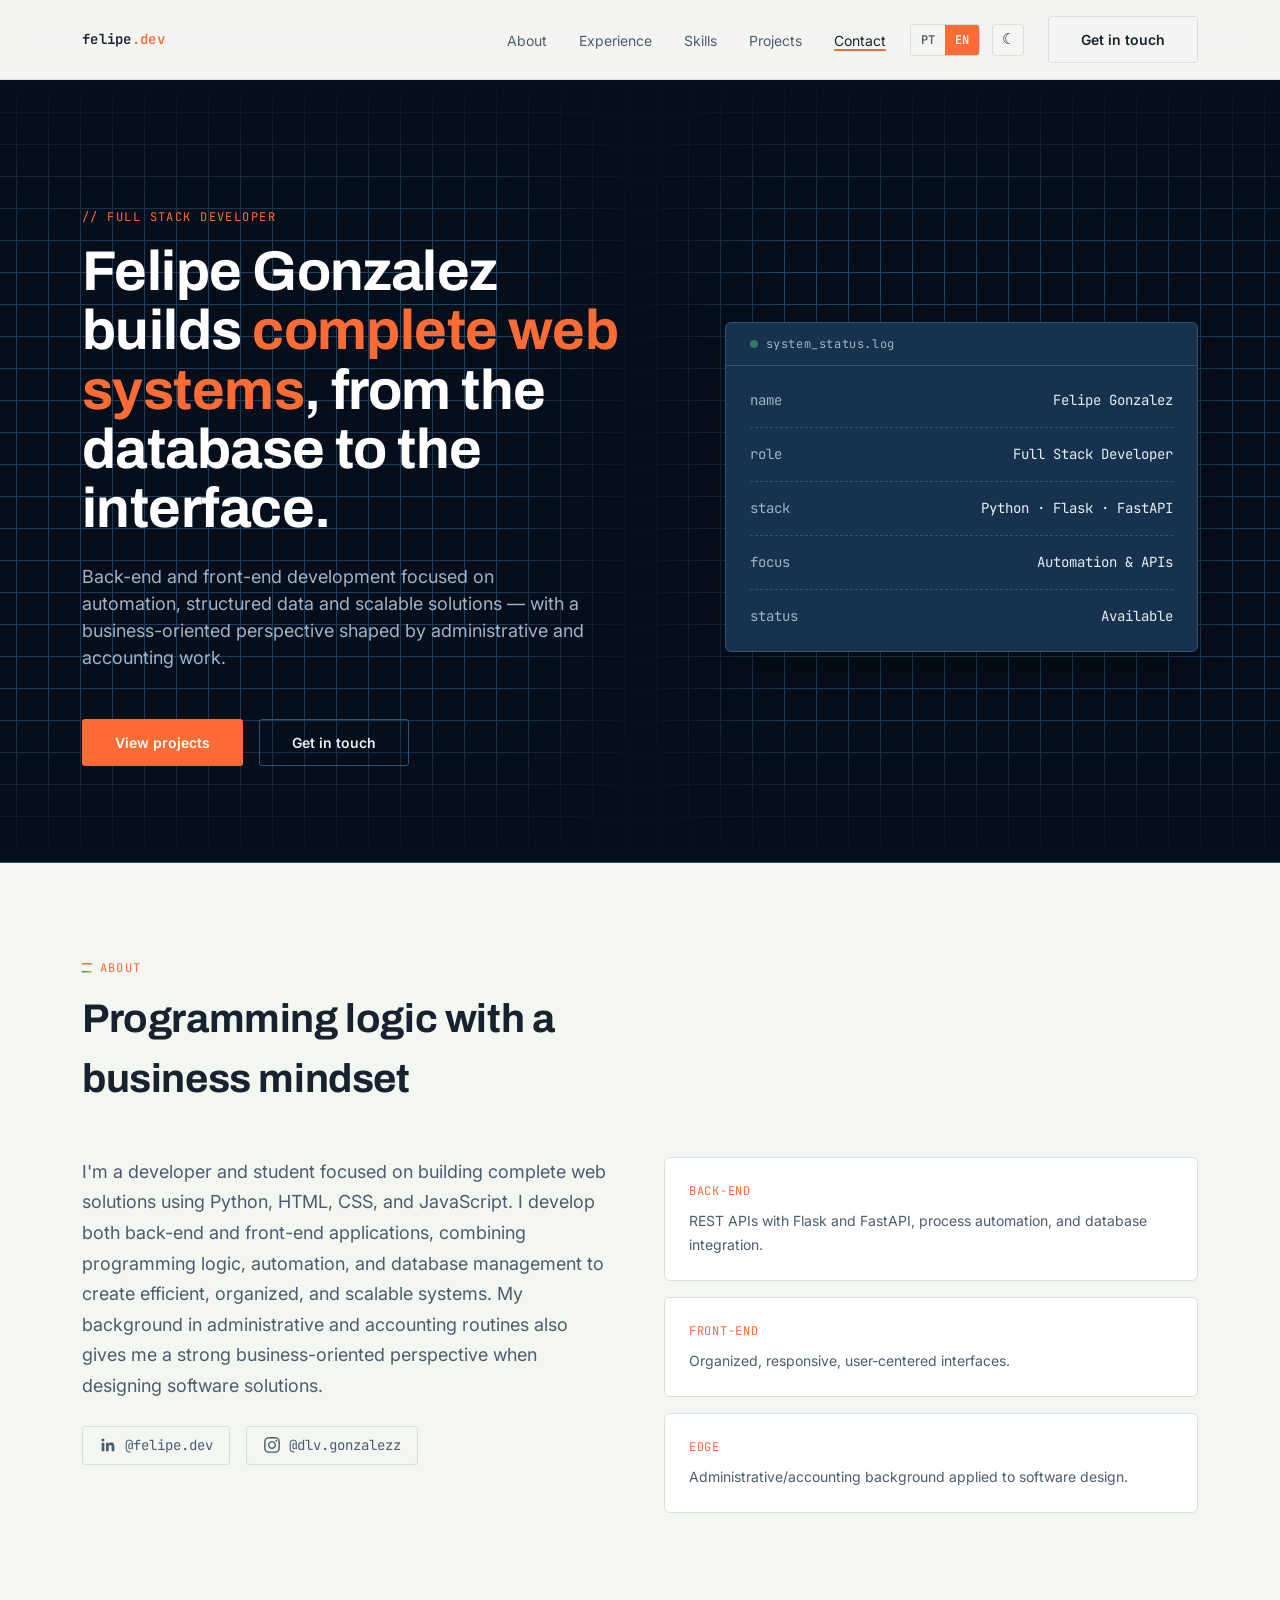
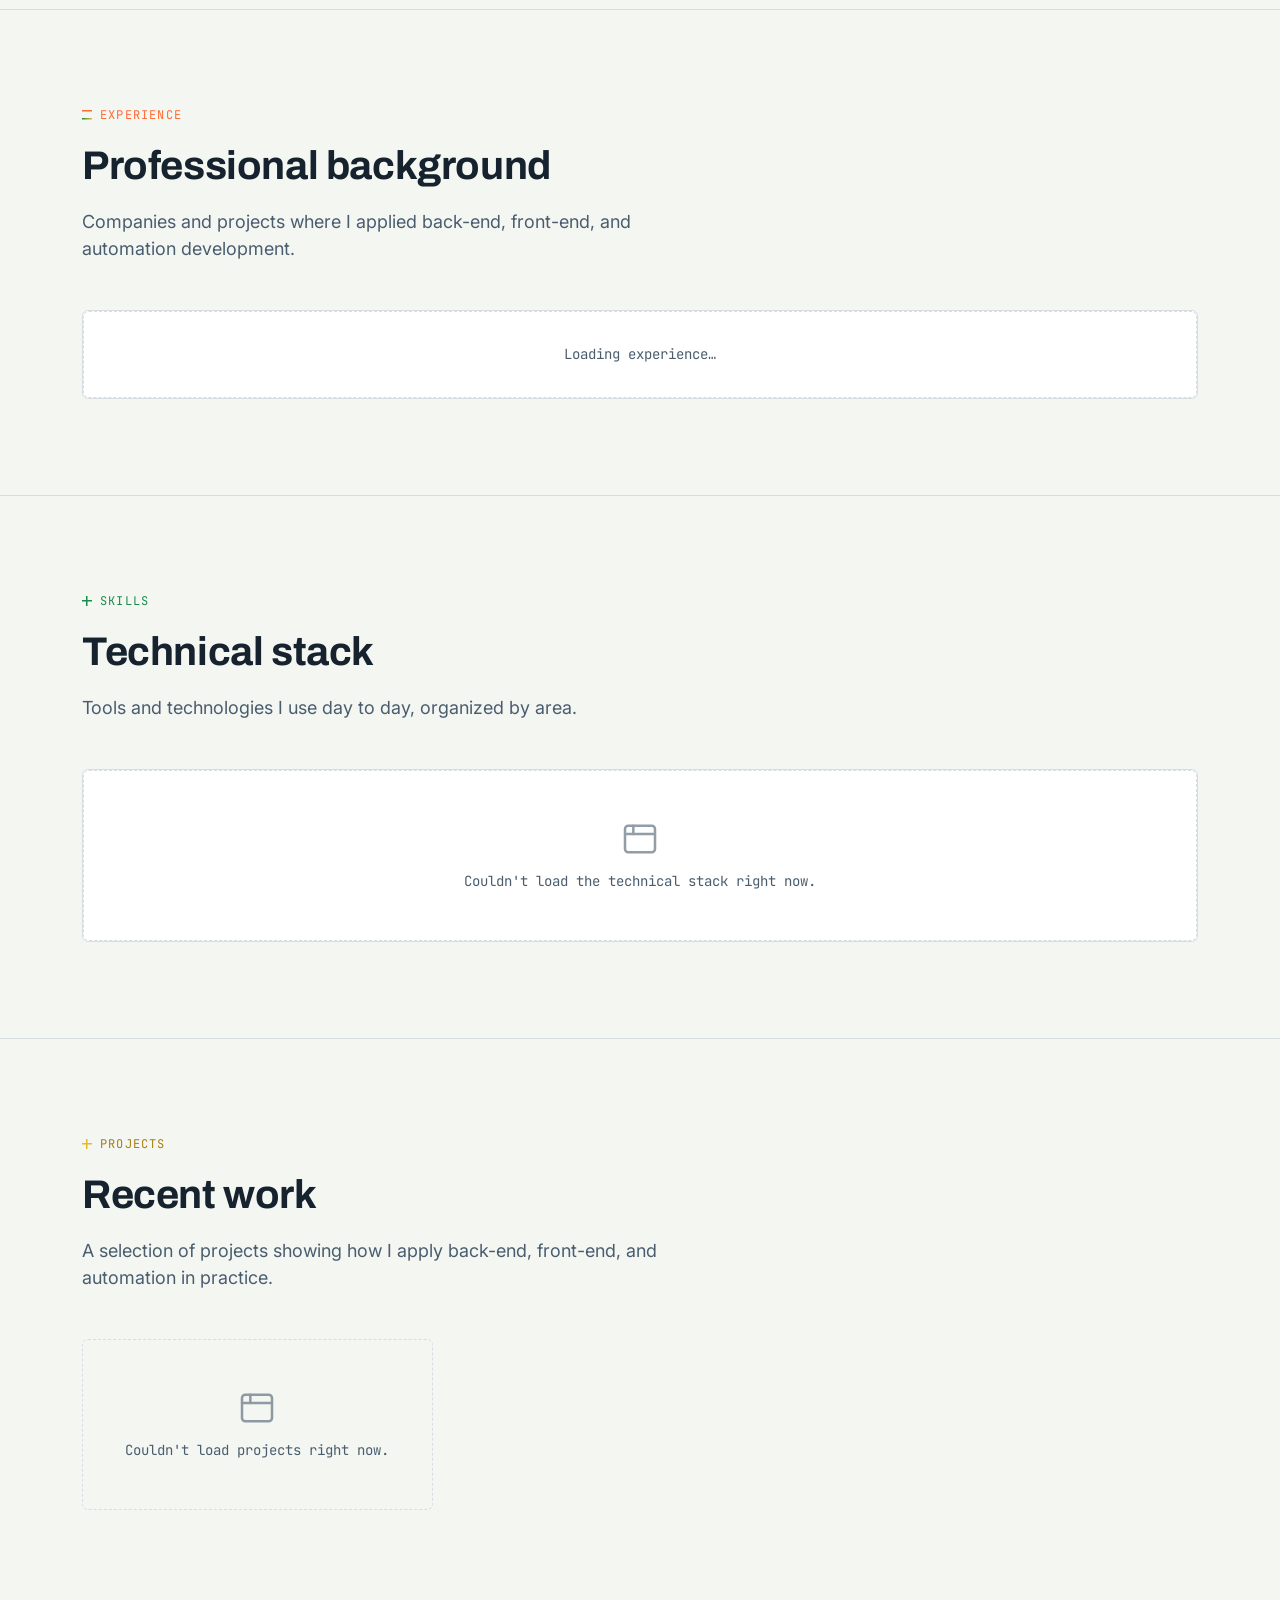
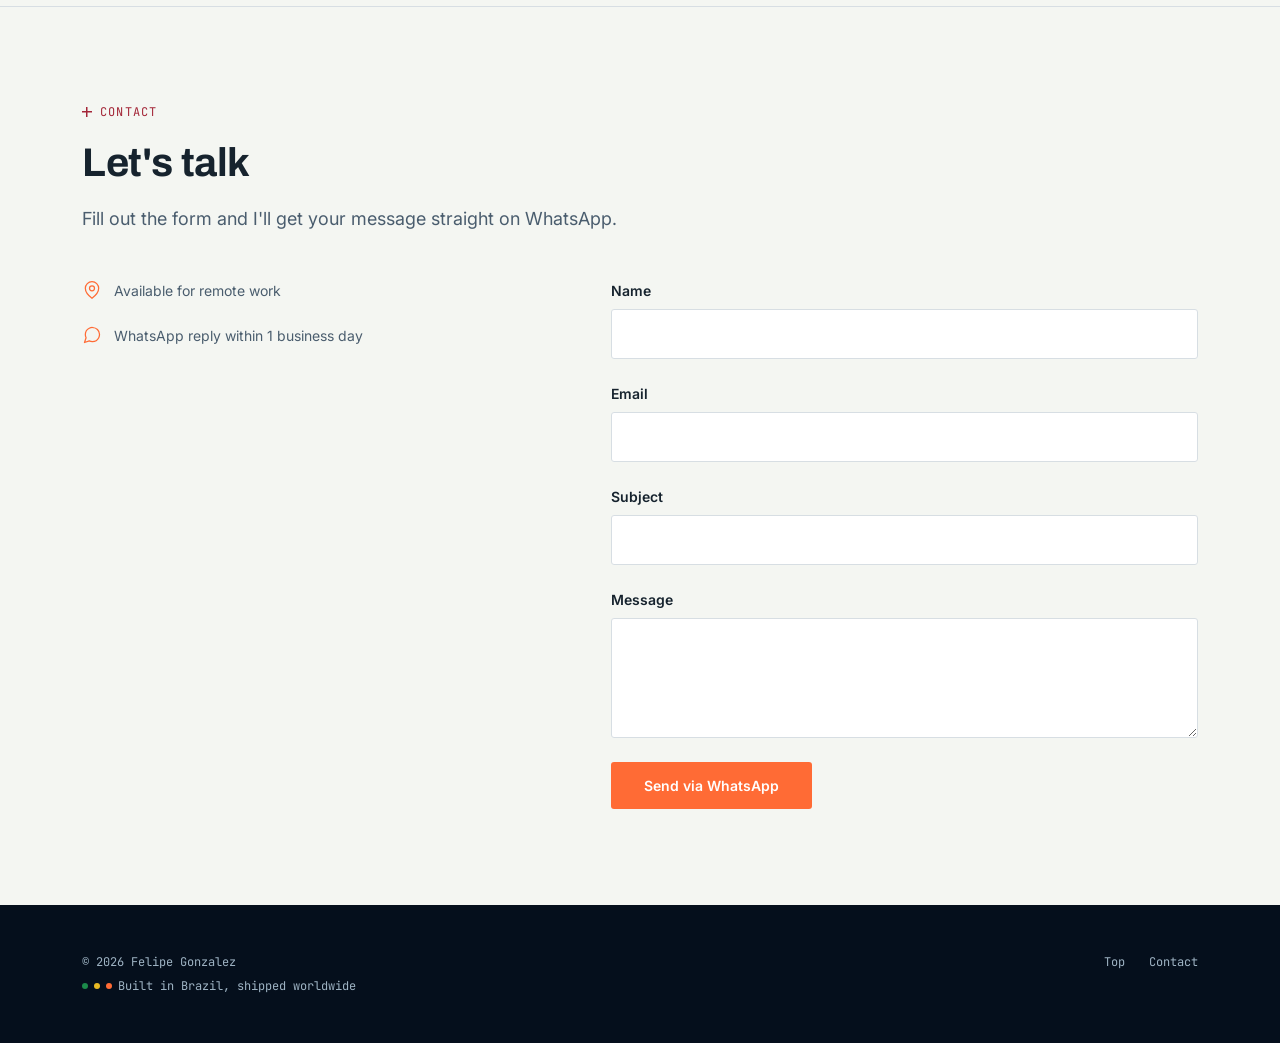
==== portfolio/frontend/index.html @ aa7789aa "New Update" ====
<!DOCTYPE html>
<html lang="pt-BR">
<head>
  <meta charset="UTF-8">
  <meta name="viewport" content="width=device-width, initial-scale=1.0">
  <title>Felipe Gonzalez — Full Stack Developer</title>
  <meta name="description" content="Felipe Gonzalez, Full Stack Developer. Automação, bancos de dados, sistemas web e APIs com Python, JavaScript, HTML e CSS.">

  <!-- Favicon -->
  <link rel="icon" type="image/x-icon" href="assets/img/favicon.ico">
  <link rel="icon" type="image/png" sizes="16x16" href="assets/img/favicon-16x16.png">
  <link rel="icon" type="image/png" sizes="32x32" href="assets/img/favicon-32x32.png">
  <link rel="icon" type="image/png" sizes="192x192" href="assets/img/icon-192.png">
  <link rel="apple-touch-icon" href="assets/img/apple-touch-icon.png">
  <meta name="theme-color" content="#050F1C">

  <!-- Open Graph -->
  <meta property="og:type" content="website">
  <meta property="og:title" content="Felipe Gonzalez — Full Stack Developer">
  <meta property="og:description" content="Sistemas web completos: back-end, front-end e automação com Python, Flask, FastAPI e SQL.">
  <meta property="og:image" content="https://portfoliofelipe2008pg1.vercel.app/assets/img/og-image.png">
  <meta property="og:url" content="https://portfoliofelipe2008pg1.vercel.app/">
  <meta property="og:locale" content="pt_BR">

  <!-- Twitter Card -->
  <meta name="twitter:card" content="summary_large_image">
  <meta name="twitter:title" content="Felipe Gonzalez — Full Stack Developer">
  <meta name="twitter:description" content="Sistemas web completos: back-end, front-end e automação com Python, Flask, FastAPI e SQL.">
  <meta name="twitter:image" content="https://portfoliofelipe2008pg1.vercel.app/assets/img/og-image.png">

  <link rel="preconnect" href="https://fonts.googleapis.com">
  <link rel="preconnect" href="https://fonts.gstatic.com" crossorigin>
  <link href="https://fonts.googleapis.com/css2?family=Archivo:wght@600;700;800&family=Inter:wght@400;500;600&family=JetBrains+Mono:wght@400;500;600&display=swap" rel="stylesheet">

  <link rel="stylesheet" href="assets/css/reset.css">
  <link rel="stylesheet" href="assets/css/variables.css">
  <link rel="stylesheet" href="assets/css/style.css">
  <script src="https://challenges.cloudflare.com/turnstile/v0/api.js" async defer></script>
  <script src="assets/js/theme.js"></script>
  <noscript><style>body { opacity: 1 !important; }</style></noscript>
  <script src="assets/js/custom-cursor.js"></script>
</head>
<body class="fade-init">
  <div class="scroll-progress" id="scrollProgress"></div>
  <div class="cursor-dot" id="cursorDot"></div>
  <header class="header">
    <nav class="nav container">
      <a href="#top" class="nav-logo">felipe<span>.dev</span></a>

      <div class="nav-right">
        <ul class="nav-links" id="navLinks">
          <li><a href="#sobre" data-nav-link data-i18n="nav.about">Sobre</a></li>
          <li><a href="#experiencia" data-nav-link data-i18n="nav.experience">Experiência</a></li>
          <li><a href="#skills" data-nav-link data-i18n="nav.skills">Skills</a></li>
          <li><a href="#projetos" data-nav-link data-i18n="nav.projects">Projetos</a></li>
          <li><a href="#contato" data-nav-link data-i18n="nav.contact">Contato</a></li>
        </ul>

        <div class="nav-utility">
          <div class="lang-toggle" role="group" aria-label="Idioma / Language">
            <button type="button" data-lang="pt">PT</button>
            <button type="button" data-lang="en">EN</button>
          </div>

          <button type="button" class="theme-toggle" id="themeToggle" aria-label="Alternar tema" aria-pressed="false">
            <span class="theme-toggle-icon" aria-hidden="true">☾</span>
          </button>
        </div>

        <a href="#contato" class="btn btn-outline nav-cta" data-i18n="nav.cta">Falar comigo</a>

        <button class="nav-toggle" id="navToggle" aria-label="Abrir menu" aria-expanded="false" aria-controls="navLinks">
          <span></span><span></span><span></span>
        </button>
      </div>
    </nav>
  </header>

  <main id="top">
    <!-- HERO -->
    <section class="hero">
      <div class="hero-flags">
        <div class="hero-flag flag-brazil">
          <img src="https://media.giphy.com/media/v1.Y2lkPTc5MGI3NjExZjk4dmV2aG50aG1meWE0YTJjcXA4cmV2d2RmeTV2dmg3cWNtb2F4biZlcD12MV9naWZzX3NlYXJjaCZjdD1n/bIqdxoOVJ2oak/giphy.gif" alt="" loading="lazy">
        </div>
        <div class="hero-flag flag-usa">
          <img src="https://media.giphy.com/media/v1.Y2lkPTc5MGI3NjExZjk4dmV2aG50aG1meWE0YTJjcXA4cmV2d2RmeTV2dmg3cWNtb2F4biZlcD12MV9naWZzX3NlYXJjaCZjdD1n/sFMDqop2ku4M0/giphy.gif" alt="" loading="lazy">
        </div>
      </div>

      <div class="container hero-inner">
        <div class="hero-crosshair" id="heroCrosshair"></div>
        <div>
          <span class="hero-eyebrow" data-i18n="hero.eyebrow">// full stack developer</span>
          <h1 class="hero-title" data-i18n-html="hero.title.html">Felipe Gonzalez constrói <em>sistemas web completos</em>, do banco de dados à interface.</h1>
          <p class="hero-lede" data-i18n="hero.lede">Desenvolvimento back-end e front-end com foco em automação, organização de dados e soluções escaláveis — com uma visão de negócio formada em rotinas administrativas e contábeis.</p>
          <div class="hero-actions">
            <a href="#projetos" class="btn btn-primary" data-i18n="hero.btnProjects">Ver projetos</a>
            <a href="#contato" class="btn btn-ghost" data-i18n="hero.btnContact">Entrar em contato</a>
          </div>
        </div>

        <div class="system-panel" aria-label="Resumo profissional">
          <div class="system-panel-head">
            <span class="system-panel-dot" aria-hidden="true"></span>
            <span data-i18n="panel.log">system_status.log</span>
          </div>
          <div class="system-panel-rows">
            <div class="system-panel-row">
              <span class="system-panel-key" data-i18n="panel.key.nome">nome</span>
              <span class="system-panel-value">Felipe Gonzalez</span>
            </div>
            <div class="system-panel-row">
              <span class="system-panel-key" data-i18n="panel.key.cargo">cargo</span>
              <span class="system-panel-value" data-i18n="panel.val.cargo">Full Stack Developer</span>
            </div>
            <div class="system-panel-row">
              <span class="system-panel-key" data-i18n="panel.key.stack">stack</span>
              <span class="system-panel-value" data-i18n="panel.val.stack">Python · Flask · FastAPI</span>
            </div>
            <div class="system-panel-row">
              <span class="system-panel-key" data-i18n="panel.key.foco">foco</span>
              <span class="system-panel-value" data-i18n="panel.val.foco">Automação & APIs</span>
            </div>
            <div class="system-panel-row">
              <span class="system-panel-key" data-i18n="panel.key.status">status</span>
              <span class="system-panel-value" data-i18n="panel.val.status">Disponível</span>
            </div>
          </div>
        </div>
      </div>
    </section>

    <!-- SOBRE -->
    <section class="section" id="sobre">
      <div class="container">
        <div class="section-head reveal">
          <span class="eyebrow" data-i18n="about.eyebrow">Sobre</span>
          <h2 class="section-title" data-i18n="about.title">Lógica de programação com visão de negócio</h2>
        </div>

        <div class="about-grid reveal">
          <div>
            <p class="about-text" data-i18n="about.text">
              Sou desenvolvedor e estudante focado em construir soluções web completas usando Python, HTML, CSS e JavaScript.
              Desenvolvo tanto aplicações back-end quanto front-end, combinando lógica de programação, automação e gerenciamento
              de banco de dados para criar sistemas eficientes, organizados e escaláveis. Minha vivência em rotinas administrativas
              e contábeis também me dá uma perspectiva orientada a negócio ao projetar soluções de software.
            </p>

            <div class="social-links">
              <a href="https://www.linkedin.com/in/felipe-de-la-vega-dev/" target="_blank" rel="noopener noreferrer" class="social-link">
                <svg class="social-icon" viewBox="0 0 24 24" fill="currentColor" aria-hidden="true">
                  <path d="M20.45 20.45h-3.56v-5.57c0-1.33-.02-3.04-1.85-3.04-1.86 0-2.14 1.45-2.14 2.94v5.67H9.34V9h3.41v1.56h.05c.48-.9 1.64-1.85 3.38-1.85 3.62 0 4.29 2.38 4.29 5.48v6.26zM5.34 7.43a2.07 2.07 0 1 1 0-4.13 2.07 2.07 0 0 1 0 4.13zM7.12 20.45H3.56V9h3.56v11.45z"/>
                </svg>
                <span>@felipe.dev</span>
              </a>

              <a href="https://www.instagram.com/dlv.gonzalezz/" target="_blank" rel="noopener noreferrer" class="social-link">
                <svg class="social-icon" viewBox="0 0 448 512" fill="currentColor" aria-hidden="true">
                  <path d="M224.1 141c-63.6 0-114.9 51.3-114.9 114.9s51.3 114.9 114.9 114.9S339 319.5 339 255.9 287.7 141 224.1 141zm0 189.6c-41.1 0-74.7-33.5-74.7-74.7s33.5-74.7 74.7-74.7 74.7 33.5 74.7 74.7-33.6 74.7-74.7 74.7zm146.4-194.3c0 14.9-12 26.8-26.8 26.8-14.9 0-26.8-12-26.8-26.8s12-26.8 26.8-26.8 26.8 12 26.8 26.8zm76.1 27.2c-1.7-35.9-9.9-67.7-36.2-93.9-26.2-26.2-58-34.4-93.9-36.2-37-2.1-147.9-2.1-184.9 0-35.8 1.7-67.6 9.9-93.9 36.1s-34.4 58-36.2 93.9c-2.1 37-2.1 147.9 0 184.9 1.7 35.9 9.9 67.7 36.2 93.9s58 34.4 93.9 36.2c37 2.1 147.9 2.1 184.9 0 35.9-1.7 67.7-9.9 93.9-36.2 26.2-26.2 34.4-58 36.2-93.9 2.1-37 2.1-147.8 0-184.8zM398.8 388c-7.8 19.6-22.9 34.7-42.6 42.6-29.5 11.7-99.5 9-132.1 9s-102.7 2.6-132.1-9c-19.6-7.8-34.7-22.9-42.6-42.6-11.7-29.5-9-99.5-9-132.1s-2.6-102.7 9-132.1c7.8-19.6 22.9-34.7 42.6-42.6 29.5-11.7 99.5-9 132.1-9s102.7-2.6 132.1 9c19.6 7.8 34.7 22.9 42.6 42.6 11.7 29.5 9 99.5 9 132.1s2.7 102.7-9 132.1z"/>
                </svg>
                <span>@dlv.gonzalezz</span>
              </a>
            </div>
          </div>

          <div class="about-facts">
            <div class="about-fact">
              <span class="about-fact-label" data-i18n="about.fact1.label">Back-end</span>
              <span class="about-fact-value" data-i18n="about.fact1.value">APIs REST com Flask e FastAPI, automação de processos e integração com bancos de dados.</span>
            </div>
            <div class="about-fact">
              <span class="about-fact-label" data-i18n="about.fact2.label">Front-end</span>
              <span class="about-fact-value" data-i18n="about.fact2.value">Interfaces organizadas, responsivas e centradas no usuário.</span>
            </div>
            <div class="about-fact">
              <span class="about-fact-label" data-i18n="about.fact3.label">Diferencial</span>
              <span class="about-fact-value" data-i18n="about.fact3.value">Background administrativo/contábil aplicado ao design de sistemas.</span>
            </div>
          </div>
        </div>
      </div>
    </section>

    <!-- EXPERIÊNCIA -->
    <section class="section" id="experiencia">
      <div class="container">
        <div class="section-head reveal">
          <span class="eyebrow" data-i18n="experience.eyebrow">Experiência</span>
          <h2 class="section-title" data-i18n="experience.title">Trajetória profissional</h2>
          <p class="section-lede" data-i18n="experience.lede">Empresas e projetos onde apliquei desenvolvimento back-end, front-end e automação.</p>
        </div>

        <div class="skills-table reveal" id="experienceList" aria-live="polite">
          <div class="skills-empty" data-i18n="experience.loading">Carregando experiência…</div>
        </div>
      </div>
    </section>

    <!-- SKILLS -->
    <section class="section" id="skills">
      <div class="container">
        <div class="section-head reveal">
          <span class="eyebrow c-green" data-i18n="skills.eyebrow">Skills</span>
          <h2 class="section-title" data-i18n="skills.title">Stack técnica</h2>
          <p class="section-lede" data-i18n="skills.lede">Ferramentas e tecnologias que uso no dia a dia, organizadas por área.</p>
        </div>

        <div class="skills-table reveal" id="skillsTable" aria-live="polite">
          <div class="skills-empty" data-i18n="skills.loading">Carregando stack técnica…</div>
        </div>
      </div>
    </section>

    <!-- PROJETOS -->
    <section class="section" id="projetos">
      <div class="container">
        <div class="section-head reveal">
          <span class="eyebrow c-yellow" data-i18n="projects.eyebrow">Projetos</span>
          <h2 class="section-title" data-i18n="projects.title">Trabalhos recentes</h2>
          <p class="section-lede" data-i18n="projects.lede">Uma seleção de projetos que mostram como aplico back-end, front-end e automação na prática.</p>
        </div>

        <div class="projects-grid reveal" id="projectsGrid" aria-live="polite">
          <div class="projects-empty" data-i18n="projects.loading">Carregando projetos…</div>
        </div>
      </div>
    </section>

    <!-- CONTATO -->
    <section class="section" id="contato" style="border-bottom: none;">
      <div class="container">
        <div class="section-head reveal">
          <span class="eyebrow c-red" data-i18n="contact.eyebrow">Contato</span>
          <h2 class="section-title" data-i18n="contact.title">Vamos conversar</h2>
          <p class="section-lede" data-i18n="contact.lede">Preencha o formulário e eu recebo sua mensagem direto no WhatsApp.</p>
        </div>

        <div class="contact-grid reveal">
          <div class="contact-info">
            <div class="contact-info-item">
              <svg class="contact-info-icon" viewBox="0 0 24 24" fill="none" stroke="currentColor" stroke-width="1.5"><path d="M20 10c0 6-8 12-8 12s-8-6-8-12a8 8 0 1 1 16 0z" stroke-linecap="round" stroke-linejoin="round"/><circle cx="12" cy="10" r="3" stroke-linecap="round" stroke-linejoin="round"/></svg>
              <span data-i18n="contact.infoRemote">Disponível para trabalho remoto</span>
            </div>
            <div class="contact-info-item">
              <svg class="contact-info-icon" viewBox="0 0 24 24" fill="none" stroke="currentColor" stroke-width="1.5"><path d="M21 11.5a8.38 8.38 0 0 1-.9 3.8 8.5 8.5 0 0 1-7.6 4.7 8.38 8.38 0 0 1-3.8-.9L3 21l1.9-5.7a8.38 8.38 0 0 1-.9-3.8 8.5 8.5 0 0 1 4.7-7.6 8.38 8.38 0 0 1 3.8-.9h.5a8.48 8.48 0 0 1 8 8v.5z" stroke-linecap="round" stroke-linejoin="round"/></svg>
              <span data-i18n="contact.infoResponse">Resposta via WhatsApp em até 1 dia útil</span>
            </div>
          </div>

          <form id="contactForm" novalidate>
            <div class="form-field">
              <label for="name" data-i18n="contact.labelName">Nome</label>
              <input type="text" id="name" name="name" required minlength="2" maxlength="120" autocomplete="name">
            </div>
            <div class="form-field">
              <label for="email" data-i18n="contact.labelEmail">E-mail</label>
              <input type="email" id="email" name="email" required maxlength="255" autocomplete="email">
            </div>
            <div class="form-field">
              <label for="subject" data-i18n="contact.labelSubject">Assunto</label>
              <input type="text" id="subject" name="subject" required minlength="2" maxlength="200">
            </div>
            <div class="form-field">
              <label for="message" data-i18n="contact.labelMessage">Mensagem</label>
              <textarea id="message" name="message" required minlength="10" maxlength="2000"></textarea>
            </div>

            <div class="form-honeypot" aria-hidden="true">
              <label for="website" data-i18n="contact.honeypotLabel">Não preencher</label>
              <input type="text" id="website" name="website" tabindex="-1" autocomplete="off">
            </div>

            <div class="cf-turnstile" data-sitekey="0x4AAAAAAD2-bMzcMMaQWBgk" data-theme="auto"></div>

            <button type="submit" class="btn btn-primary" id="contactSubmit" data-i18n="contact.submit">Enviar via WhatsApp</button>

            <div class="form-status" id="formStatus" role="status"></div>
          </form>
        </div>
      </div>
    </section>
  </main>

  <footer class="footer">
    <div class="container footer-inner">
      <div style="display:flex; flex-direction:column; gap:6px;">
        <span>© <span id="year"></span> Felipe Gonzalez</span>
        <span class="footer-flag-note">
          <span class="footer-flag-dot dot-1"></span><span class="footer-flag-dot dot-2"></span><span class="footer-flag-dot dot-3"></span>
          <span data-i18n="footer.builtIn">Built in Brazil, shipped worldwide</span>
        </span>
      </div>
      <div class="footer-links">
        <a href="#top" data-i18n="footer.top">Topo</a>
        <a href="#contato" data-i18n="footer.contact">Contato</a>
      </div>
    </div>
  </footer>

  <script src="assets/js/config.js"></script>
  <script src="assets/js/api.js"></script>
  <script src="assets/js/i18n.js"></script>
  <script src="assets/js/main.js"></script>
  <script src="assets/js/render-experience.js"></script>
  <script src="assets/js/render-skills.js"></script>
  <script src="assets/js/render-projects.js"></script>
  <script src="assets/js/contact-form.js"></script>
</body>
</html>
---- portfolio/frontend/assets/css/variables.css ----
:root {
  /* Pallet "Blueprint" — Enginner tecnique plants */
  --color-blueprint: #050F1C;;;
  --color-blueprint-soft: #17324F;
  --color-bg: #F4F6F2;
  --color-surface: #FFFFFF;
  --color-accent: #FF6B35;
  --color-accent-strong: #E5551F;
  --color-brasil-green: #1B8A4A;
  --color-brasil-yellow: #E8B923;
  --color-usa-red: #A32638;
  --color-text: #16232E;
  --color-text-muted: #4A5D6E;
  --color-text-on-blueprint: #E8EEF3;
  --color-text-on-blueprint-muted: #9FB4C4;
  --color-border: #D7DEE3;
  --color-border-on-blueprint: #2D5578;
  --color-grid-line: #2D5578;
  --color-grid-line-light: #C9D4DC;
  --color-success: #2F7D5C;
  --color-danger: #C1432E;

  /* Tipografy */
  --font-display: "Archivo", "Inter", sans-serif;
  --font-body: "Inter", -apple-system, sans-serif;
  --font-mono: "JetBrains Mono", "Courier New", monospace;

  --fs-xs: 0.75rem;
  --fs-sm: 0.875rem;
  --fs-base: 1rem;
  --fs-md: 1.125rem;
  --fs-lg: 1.375rem;
  --fs-xl: 1.875rem;
  --fs-2xl: 2.5rem;
  --fs-3xl: 3.5rem;

  --space-1: 0.25rem;
  --space-2: 0.5rem;
  --space-3: 0.75rem;
  --space-4: 1rem;
  --space-5: 1.5rem;
  --space-6: 2rem;
  --space-8: 3rem;
  --space-10: 4rem;
  --space-12: 6rem;
  --space-16: 8rem;

  --container-max: 1180px;
  --radius-sm: 3px;
  --radius-md: 6px;
  --border-w: 1px;

  --shadow-card: 0 1px 2px rgba(15, 41, 66, 0.06), 0 4px 16px rgba(15, 41, 66, 0.08);
  --shadow-panel: 0 12px 48px rgba(0, 0, 0, 0.4);

  --color-header-bg: rgba(244, 246, 242, 0.9);

  --transition-fast: 150ms ease;
  --transition-base: 250ms ease;
  --transition-slow: 400ms cubic-bezier(0.16, 1, 0.3, 1);

  --grid-size: 32px;
}

/* ===== DARK THEME ===== */
[data-theme="dark"] {
  --color-bg: #0B1520;
  --color-surface: #12233A;
  --color-text: #E8EEF3;
  --color-text-muted: #9FB4C4;
  --color-border: #24435F;
  --color-grid-line-light: #1E3450;
  --color-accent: #FF7A4A;
  --color-accent-strong: #FF8F63;
  --color-header-bg: rgba(11, 21, 32, 0.9);
  --shadow-card: 0 1px 2px rgba(0, 0, 0, 0.5), 0 4px 20px rgba(0, 0, 0, 0.45);
}
---- portfolio/frontend/assets/css/style.css ----
body {
  font-family: var(--font-body);
  background: var(--color-bg);
  color: var(--color-text);
  font-size: var(--fs-base);
}

h1, h2, h3 {
  font-family: var(--font-display);
  font-weight: 700;
  letter-spacing: -0.01em;
  color: var(--color-text);
}

.container {
  width: 100%;
  max-width: var(--container-max);
  margin-inline: auto;
  padding-inline: var(--space-6);
}

@media (max-width: 640px) {
  .container {
    padding-inline: var(--space-4);
  }
}

/* ===== Registration mark (corner of technical drawing) ===== */
.reg-mark {
  position: relative;
  display: inline-flex;
  align-items: center;
  gap: var(--space-2);
}

.reg-mark::before {
  content: "";
  width: 10px;
  height: 10px;
  flex-shrink: 0;
  background:
    linear-gradient(var(--color-accent), var(--color-accent)) center / 100% 1.5px no-repeat,
    linear-gradient(90deg, var(--color-accent), var(--color-accent)) center / 1.5px 100% no-repeat;
}

.eyebrow {
  display: inline-flex;
  align-items: center;
  gap: var(--space-2);
  font-family: var(--font-mono);
  font-size: var(--fs-xs);
  letter-spacing: 0.1em;
  text-transform: uppercase;
  color: var(--color-accent);
}

.eyebrow::before {
  content: "";
  width: 10px;
  height: 10px;
  flex-shrink: 0;
  background:
    linear-gradient(var(--color-accent), var(--color-accent)) center / 100% 1.5px no-repeat,
    linear-gradient(90deg, var(--color-accent), var(--color-accent)) center / 1.5px 100% no-repeat;
}

.section {
  padding-block: var(--space-12);
  border-bottom: var(--border-w) solid var(--color-border);
}

@media (max-width: 640px) {
  .section {
    padding-block: var(--space-10);
  }
}

.section-head {
  display: flex;
  flex-direction: column;
  gap: var(--space-3);
  margin-bottom: var(--space-8);
  max-width: 640px;
}

.section-title {
  font-size: var(--fs-2xl);
}

@media (max-width: 640px) {
  .section-title {
    font-size: var(--fs-xl);
  }
}

.section-lede {
  color: var(--color-text-muted);
  font-size: var(--fs-md);
}

.btn {
  display: inline-flex;
  align-items: center;
  justify-content: center;
  gap: var(--space-2);
  padding: var(--space-3) var(--space-6);
  border-radius: var(--radius-sm);
  font-family: var(--font-body);
  font-weight: 600;
  font-size: var(--fs-sm);
  border: var(--border-w) solid transparent;
  transition: transform var(--transition-fast), background-color var(--transition-fast),
    border-color var(--transition-fast), box-shadow var(--transition-fast);
  white-space: nowrap;
}

.btn:active {
  transform: translateY(1px) scale(0.98);
}

.btn-primary {
  background: var(--color-accent);
  color: #FFFFFF;
}

.btn-primary:hover {
  background: var(--color-accent-strong);
  box-shadow: 0 4px 16px rgba(255, 107, 53, 0.35);
}

.btn-ghost {
  border-color: var(--color-border-on-blueprint);
  color: var(--color-text-on-blueprint);
}

.btn-ghost:hover {
  border-color: var(--color-accent);
  color: var(--color-accent);
}

.btn-outline {
  border-color: var(--color-border);
  color: var(--color-text);
}

.btn-outline:hover {
  border-color: var(--color-accent);
  color: var(--color-accent);
}

:focus-visible {
  outline: 2px solid var(--color-accent);
  outline-offset: 2px;
}

.reveal {
  opacity: 0;
  transform: translateY(20px);
  transition: opacity var(--transition-slow), transform var(--transition-slow);
}

.reveal.is-visible {
  opacity: 1;
  transform: translateY(0);
}

@media (prefers-reduced-motion: reduce) {
  .reveal {
    opacity: 1;
    transform: none;
    transition: none;
  }
}

/* ===== HEADER / NAV ===== */
.header {
  position: sticky;
  top: 0;
  z-index: 100;
  background: var(--color-header-bg);
  backdrop-filter: blur(10px);
  border-bottom: var(--border-w) solid var(--color-border);
}

.nav {
  display: flex;
  align-items: center;
  justify-content: space-between;
  padding-block: var(--space-4);
}

.nav-logo {
  font-family: var(--font-mono);
  font-weight: 600;
  font-size: var(--fs-sm);
  letter-spacing: 0.02em;
}

.nav-logo span {
  color: var(--color-accent);
}

.nav-links {
  display: flex;
  gap: var(--space-6);
}

.nav-links a {
  position: relative;
  font-size: var(--fs-sm);
  color: var(--color-text-muted);
  transition: color var(--transition-fast);
  padding-bottom: 2px;
}

.nav-links a::after {
  content: "";
  position: absolute;
  left: 0;
  bottom: 0;
  width: 0;
  height: 2px;
  background: var(--color-accent);
  transition: width var(--transition-base);
}

.nav-links a:hover,
.nav-links a.is-active {
  color: var(--color-text);
}

.nav-links a:hover::after,
.nav-links a.is-active::after {
  width: 100%;
}

.nav-cta {
  display: none;
}

@media (min-width: 720px) {
  .nav-cta {
    display: inline-flex;
  }
}

.nav-right {
  display: flex;
  align-items: center;
  gap: var(--space-5);
}

.nav-utility {
  display: flex;
  align-items: center;
  gap: var(--space-3);
}

.lang-toggle {
  display: flex;
  border: var(--border-w) solid var(--color-border);
  border-radius: var(--radius-sm);
  overflow: hidden;
  font-family: var(--font-mono);
}

.lang-toggle button {
  padding: 6px 10px;
  font-size: var(--fs-xs);
  font-weight: 600;
  color: var(--color-text-muted);
  transition: background-color var(--transition-fast), color var(--transition-fast);
}

.lang-toggle button.is-active {
  background: var(--color-accent);
  color: #FFFFFF;
}

.theme-toggle {
  width: 32px;
  height: 32px;
  display: flex;
  align-items: center;
  justify-content: center;
  border: var(--border-w) solid var(--color-border);
  border-radius: var(--radius-sm);
  font-size: 15px;
  transition: border-color var(--transition-fast), transform var(--transition-base);
  flex-shrink: 0;
}

.theme-toggle:hover {
  border-color: var(--color-accent);
  transform: rotate(15deg);
}

.nav-toggle {
  display: flex;
  flex-direction: column;
  gap: 5px;
  padding: var(--space-2);
}

.nav-toggle span {
  width: 22px;
  height: 2px;
  background: var(--color-text);
  transition: transform var(--transition-fast), opacity var(--transition-fast);
}

@media (min-width: 720px) {
  .nav-toggle {
    display: none;
  }
}

.nav-links {
  position: fixed;
  inset: 64px 0 auto 0;
  flex-direction: column;
  background: var(--color-surface);
  padding: var(--space-6);
  border-bottom: var(--border-w) solid var(--color-border);
  transform: translateY(-8px);
  opacity: 0;
  pointer-events: none;
  transition: transform var(--transition-base), opacity var(--transition-base);
}

.nav-links.is-open {
  transform: translateY(0);
  opacity: 1;
  pointer-events: auto;
}

@media (min-width: 720px) {
  .nav-links {
    position: static;
    flex-direction: row;
    background: none;
    padding: 0;
    border: none;
    transform: none;
    opacity: 1;
    pointer-events: auto;
  }
}

/* ===== HERO (blueprint background with technical grid) ===== */
.hero {
  position: relative;
  background-color: var(--color-blueprint);
  color: var(--color-text-on-blueprint);
  border-bottom: var(--border-w) solid var(--color-border-on-blueprint);
  overflow: hidden;
  background-image:
    linear-gradient(var(--color-grid-line) 1px, transparent 1px),
    linear-gradient(90deg, var(--color-grid-line) 1px, transparent 1px);
  background-size: var(--grid-size) var(--grid-size);
  background-position: center top;
}

.hero::before {
  content: "";
  position: absolute;
  inset: 0;
  background: radial-gradient(ellipse 80% 60% at 50% 0%, rgba(15, 41, 66, 0) 0%, var(--color-blueprint) 75%);
  opacity: 0.35;
  pointer-events: none;
}

.hero-inner {
  position: relative;
  display: grid;
  gap: var(--space-10);
  padding-block: var(--space-16) var(--space-12);
}

@media (min-width: 900px) {
  .hero-inner {
    grid-template-columns: 1.1fr 0.9fr;
    align-items: center;
  }
}

@media (max-width: 640px) {
  .hero-inner {
    padding-block: var(--space-10) var(--space-8);
  }
}

.hero-eyebrow {
  font-family: var(--font-mono);
  font-size: var(--fs-xs);
  letter-spacing: 0.12em;
  text-transform: uppercase;
  color: var(--color-accent);
  margin-bottom: var(--space-4);
  display: flex;
  align-items: center;
  gap: var(--space-2);
}

.hero-title {
  font-size: var(--fs-3xl);
  line-height: 1.06;
  color: #FFFFFF;
  margin-bottom: var(--space-5);
}

@media (max-width: 640px) {
  .hero-title {
    font-size: var(--fs-2xl);
  }
}

.hero-title em {
  font-style: normal;
  color: var(--color-accent);
}

.hero-lede {
  font-size: var(--fs-md);
  color: var(--color-text-on-blueprint-muted);
  max-width: 46ch;
  margin-bottom: var(--space-8);
}

.hero-actions {
  display: flex;
  flex-wrap: wrap;
  gap: var(--space-4);
}

/* Signature panel — "specification sheet" */
.system-panel {
  background: var(--color-blueprint-soft);
  border: var(--border-w) solid var(--color-border-on-blueprint);
  border-radius: var(--radius-md);
  box-shadow: var(--shadow-panel);
  overflow: hidden;
  font-family: var(--font-mono);
  animation: panel-float 3.2s ease-in-out infinite;
}

@keyframes panel-float {
  0%, 100% { transform: translateY(0); }
  50% { transform: translateY(-8px); }
}

@media (prefers-reduced-motion: reduce) {
  .system-panel {
    animation: none;
  }
}

.system-panel-head {
  display: flex;
  align-items: center;
  gap: var(--space-2);
  padding: var(--space-3) var(--space-5);
  border-bottom: var(--border-w) solid var(--color-border-on-blueprint);
  font-size: var(--fs-xs);
  color: var(--color-text-on-blueprint-muted);
  letter-spacing: 0.05em;
}

.system-panel-dot {
  width: 8px;
  height: 8px;
  border-radius: 50%;
  background: var(--color-success);
  box-shadow: 0 0 0 0 rgba(47, 125, 92, 0.6);
  animation: pulse-dot 2.4s infinite;
}

@keyframes pulse-dot {
  0% { box-shadow: 0 0 0 0 rgba(47, 125, 92, 0.55); }
  70% { box-shadow: 0 0 0 8px rgba(47, 125, 92, 0); }
  100% { box-shadow: 0 0 0 0 rgba(47, 125, 92, 0); }
}

@media (prefers-reduced-motion: reduce) {
  .system-panel-dot {
    animation: none;
  }
}

.system-panel-rows {
  padding: var(--space-5);
  display: flex;
  flex-direction: column;
  gap: var(--space-4);
}

.system-panel-row {
  display: flex;
  justify-content: space-between;
  gap: var(--space-4);
  padding-bottom: var(--space-4);
  border-bottom: var(--border-w) dashed var(--color-border-on-blueprint);
  font-size: var(--fs-sm);
}

.system-panel-row:last-child {
  border-bottom: none;
  padding-bottom: 0;
}

.system-panel-key {
  color: var(--color-text-on-blueprint-muted);
  flex-shrink: 0;
}

.system-panel-value {
  color: var(--color-text-on-blueprint);
  text-align: right;
}

/* ===== ABOUT ===== */
.about-grid {
  display: grid;
  gap: var(--space-8);
}

@media (min-width: 900px) {
  .about-grid {
    grid-template-columns: 1fr 1fr;
  }
}

.about-text {
  font-size: var(--fs-md);
  color: var(--color-text-muted);
  line-height: 1.7;
}

.social-links {
  display: flex;
  gap: var(--space-4);
  margin-top: var(--space-5);
  flex-wrap: wrap;
}

.social-link {
  display: inline-flex;
  align-items: center;
  gap: var(--space-2);
  padding: var(--space-2) var(--space-4);
  border: var(--border-w) solid var(--color-border);
  border-radius: var(--radius-sm);
  font-family: var(--font-mono);
  font-size: var(--fs-sm);
  color: var(--color-text-muted);
  transition: border-color var(--transition-fast), color var(--transition-fast), transform var(--transition-fast);
}

.social-link:hover {
  border-color: var(--color-accent);
  color: var(--color-accent);
  transform: translateY(-2px);
}

.social-icon {
  width: 18px;
  height: 18px;
  flex-shrink: 0;
}

.about-facts {
  display: grid;
  gap: var(--space-4);
  align-content: start;
}

.about-fact {
  background: var(--color-surface);
  border: var(--border-w) solid var(--color-border);
  border-radius: var(--radius-md);
  padding: var(--space-5);
  transition: border-color var(--transition-base), transform var(--transition-base);
}

.about-fact:hover {
  border-color: var(--color-accent);
  transform: translateX(4px);
}

.about-fact-label {
  font-family: var(--font-mono);
  font-size: var(--fs-xs);
  text-transform: uppercase;
  letter-spacing: 0.06em;
  color: var(--color-accent);
  margin-bottom: var(--space-2);
  display: block;
}

.about-fact-value {
  font-size: var(--fs-sm);
  color: var(--color-text-muted);
}

/* ===== SKILLS (category for table) ===== */
.skills-table {
  border: var(--border-w) solid var(--color-border);
  border-radius: var(--radius-md);
  overflow: hidden;
  background: var(--color-surface);
}

.skills-row {
  display: grid;
  grid-template-columns: 200px 1fr;
  border-bottom: var(--border-w) solid var(--color-border);
}

.skills-row:last-child {
  border-bottom: none;
}

@media (max-width: 640px) {
  .skills-row {
    grid-template-columns: 1fr;
  }
}

.skills-row-label {
  font-family: var(--font-mono);
  font-size: var(--fs-xs);
  letter-spacing: 0.05em;
  text-transform: uppercase;
  color: var(--color-text-muted);
  padding: var(--space-5);
  background: var(--color-bg);
  border-right: var(--border-w) solid var(--color-border);
  display: flex;
  align-items: center;
}

@media (max-width: 640px) {
  .skills-row-label {
    border-right: none;
    border-bottom: var(--border-w) solid var(--color-border);
  }
}

.skills-row-items {
  display: flex;
  flex-wrap: wrap;
  gap: var(--space-3);
  padding: var(--space-5);
  align-items: center;
}

.skill-tag {
  font-family: var(--font-mono);
  font-size: var(--fs-sm);
  padding: var(--space-1) var(--space-3);
  border: var(--border-w) solid var(--color-border);
  border-radius: var(--radius-sm);
  color: var(--color-text);
  opacity: 0;
  transform: translateY(8px) scale(0.96);
  transition: border-color var(--transition-fast), background-color var(--transition-fast);
}

.skills-table.is-visible .skill-tag {
  animation: tag-in var(--transition-fast) forwards;
}

@keyframes tag-in {
  to {
    opacity: 1;
    transform: translateY(0) scale(1);
  }
}

@media (prefers-reduced-motion: reduce) {
  .skill-tag {
    opacity: 1;
    transform: none;
    animation: none;
  }
}

.skill-tag:hover {
  border-color: var(--color-accent);
  background: var(--color-bg);
}

/* ===== Experience timeline (reuses .skills-table container pattern) ===== */
.experience-item {
  display: grid;
  grid-template-columns: 200px 1fr;
  border-bottom: var(--border-w) solid var(--color-border);
}

.experience-item:last-child {
  border-bottom: none;
}

@media (max-width: 640px) {
  .experience-item {
    grid-template-columns: 1fr;
  }
}

.experience-item-period {
  font-family: var(--font-mono);
  font-size: var(--fs-xs);
  letter-spacing: 0.05em;
  color: var(--color-text-muted);
  padding: var(--space-5);
  background: var(--color-bg);
  border-right: var(--border-w) solid var(--color-border);
}

@media (max-width: 640px) {
  .experience-item-period {
    border-right: none;
    border-bottom: var(--border-w) solid var(--color-border);
  }
}

.experience-item-body {
  padding: var(--space-5);
}

.experience-item-role {
  font-weight: 600;
  color: var(--color-text);
}

.experience-item-company {
  font-family: var(--font-mono);
  font-size: var(--fs-sm);
  color: var(--color-text-muted);
  margin-bottom: var(--space-2);
}

.experience-item-desc {
  color: var(--color-text-muted);
  font-size: var(--fs-sm);
}

.skills-empty, .projects-empty, .experience-empty {
  font-family: var(--font-mono);
  font-size: var(--fs-sm);
  color: var(--color-text-muted);
  padding: var(--space-6);
  text-align: center;
  border: var(--border-w) dashed var(--color-border);
  border-radius: var(--radius-md);
}

/* ===== PROJECTS ===== */
.projects-grid {
  display: grid;
  gap: var(--space-6);
  grid-template-columns: repeat(auto-fill, minmax(300px, 1fr));
}

.project-card {
  background: var(--color-surface);
  border: var(--border-w) solid var(--color-border);
  border-radius: var(--radius-md);
  box-shadow: var(--shadow-card);
  display: flex;
  flex-direction: column;
  overflow: hidden;
  transition: transform var(--transition-base), border-color var(--transition-base), box-shadow var(--transition-base);
}

.project-card:hover {
  transform: translateY(-4px);
  border-color: var(--color-accent);
  box-shadow: 0 12px 32px rgba(15, 41, 66, 0.14);
}

.project-card-image-wrap {
  position: relative;
  width: 100%;
  aspect-ratio: 16 / 9;
  overflow: hidden;
  background: var(--color-bg);
  border-bottom: var(--border-w) solid var(--color-border);
}

.project-card-image {
  position: absolute;
  inset: 0;
  width: 100%;
  height: 100%;
  object-fit: cover;
  display: block;
}

.project-card-head {
  display: flex;
  justify-content: space-between;
  align-items: center;
  padding: var(--space-4) var(--space-5);
  border-bottom: var(--border-w) solid var(--color-border);
  background: var(--color-bg);
}

.project-card-id {
  font-family: var(--font-mono);
  font-size: var(--fs-xs);
  color: var(--color-accent);
  letter-spacing: 0.05em;
}

.project-card-body {
  padding: var(--space-5);
  display: flex;
  flex-direction: column;
  gap: var(--space-3);
  flex: 1;
}

.project-card-title {
  font-size: var(--fs-lg);
}

.project-card-desc {
  color: var(--color-text-muted);
  font-size: var(--fs-sm);
  line-height: 1.6;
  flex: 1;
}

.project-card-stack {
  display: flex;
  flex-wrap: wrap;
  gap: var(--space-2);
}

.project-card-links {
  display: flex;
  gap: var(--space-3);
  padding: var(--space-4) var(--space-5);
  border-top: var(--border-w) solid var(--color-border);
}

/* ===== CONTACT ===== */
.contact-grid {
  display: grid;
  gap: var(--space-8);
}

@media (min-width: 900px) {
  .contact-grid {
    grid-template-columns: 0.9fr 1.1fr;
  }
}

.contact-info {
  display: flex;
  flex-direction: column;
  gap: var(--space-5);
}

.contact-info-item {
  display: flex;
  align-items: center;
  gap: var(--space-3);
  font-size: var(--fs-sm);
  color: var(--color-text-muted);
}

.contact-info-item a:hover {
  color: var(--color-accent);
}

.form-field {
  display: flex;
  flex-direction: column;
  gap: var(--space-2);
  margin-bottom: var(--space-5);
}

.form-field label {
  font-size: var(--fs-sm);
  font-weight: 600;
}

.form-field input,
.form-field textarea {
  border: var(--border-w) solid var(--color-border);
  border-radius: var(--radius-sm);
  padding: var(--space-3);
  background: var(--color-surface);
  color: var(--color-text);
  font-size: var(--fs-base);
  transition: border-color var(--transition-fast), box-shadow var(--transition-fast);
}

.form-field input:focus,
.form-field textarea:focus {
  border-color: var(--color-accent);
  box-shadow: 0 0 0 3px rgba(255, 107, 53, 0.12);
}

.form-field textarea {
  resize: vertical;
  min-height: 120px;
}

.form-honeypot {
  position: absolute;
  left: -9999px;
  width: 1px;
  height: 1px;
  overflow: hidden;
}

.form-status {
  font-size: var(--fs-sm);
  padding: var(--space-3) var(--space-4);
  border-radius: var(--radius-sm);
  margin-top: var(--space-4);
  display: none;
}

.form-status.is-visible {
  display: block;
}

.form-status.is-success {
  background: rgba(47, 125, 92, 0.1);
  color: var(--color-success);
  border: var(--border-w) solid var(--color-success);
}

.form-status.is-error {
  background: rgba(193, 67, 46, 0.1);
  color: var(--color-danger);
  border: var(--border-w) solid var(--color-danger);
}

/* ===== FOOTER ===== */
.footer {
  background: var(--color-blueprint);
  color: var(--color-text-on-blueprint-muted);
  padding-block: var(--space-8);
}

.footer-inner {
  display: flex;
  flex-wrap: wrap;
  justify-content: space-between;
  gap: var(--space-4);
  font-size: var(--fs-xs);
  font-family: var(--font-mono);
}

.footer-links {
  display: flex;
  gap: var(--space-5);
}

.footer-links a:hover {
  color: var(--color-accent);
}

/* ===== MOBILE RESPONSIVENESS (emphasis) ===== */
@media (max-width: 480px) {
  .hero-title {
    font-size: 1.75rem;
  }

  .hero-actions {
    flex-direction: column;
    align-items: stretch;
  }

  .hero-actions .btn {
    width: 100%;
  }

  .system-panel {
    animation: none; /* Prevents wobbling on small screens; more stable when touched. */
  }

  .about-fact:hover {
    transform: none; /* "Hover" doesn't exist on touch devices; this prevents getting "stuck" in a displaced state. */
  }

  .projects-grid {
    grid-template-columns: 1fr;
  }

  .project-card-links {
    flex-direction: column;
  }

  .project-card-links .btn {
    width: 100%;
  }

  .contact-info {
    margin-bottom: var(--space-6);
  }

  .footer-inner {
    flex-direction: column;
    align-items: flex-start;
    gap: var(--space-3);
  }
}

/* Comfortable touch: minimum 44px target for navigation buttons/links on mobile */
@media (max-width: 720px) {
  .nav-links a {
    display: block;
    padding-block: var(--space-3);
    font-size: var(--fs-md);
  }

  .theme-toggle,
  .nav-toggle {
    min-width: 40px;
    min-height: 40px;
  }
}

/* ===== MICRO-INTERAÇÕES ===== */

/* Subtle zoom on the project image on hover */
.project-card-image {
  transition: transform var(--transition-slow);
}

.project-card:hover .project-card-image {
  transform: scale(1.04);
}

/* Depth overlay: gradient fades in over the image on hover */
.project-card-image-wrap::after {
  content: "";
  position: absolute;
  inset: 0;
  background: linear-gradient(180deg, transparent 40%, rgba(5, 15, 28, 0.55) 100%);
  opacity: 0;
  transition: opacity var(--transition-base);
  pointer-events: none;
}

.project-card:hover .project-card-image-wrap::after {
  opacity: 1;
}

.project-card {
  isolation: isolate; /* keeps the enlarged image within the card's rounded edges */
}

/* Stagger: project cards enter in sequence, not all at once. */
.projects-grid .project-card {
  opacity: 0;
  transform: translateY(16px);
  animation: card-in var(--transition-slow) forwards;
}

@keyframes card-in {
  to {
    opacity: 1;
    transform: translateY(0);
  }
}

@media (prefers-reduced-motion: reduce) {
  .projects-grid .project-card {
    opacity: 1;
    transform: none;
    animation: none;
  }

  .project-card:hover .project-card-image {
    transform: none;
  }
}

/* Animated underline on text links within the content (e.g., about) */
.about-text a {
  color: var(--color-accent);
  text-decoration: underline;
  text-decoration-color: transparent;
  text-underline-offset: 3px;
  transition: text-decoration-color var(--transition-fast);
}

.about-text a:hover {
  text-decoration-color: currentColor;
}

/* Button with a subtle "breathing" effect on the main hero CTA; it draws attention without being annoying. */
.hero-actions .btn-primary {
  position: relative;
}

.hero-actions .btn-primary::after {
  content: "";
  position: absolute;
  inset: 0;
  border-radius: inherit;
  box-shadow: 0 0 0 0 rgba(255, 107, 53, 0.5);
  animation: btn-pulse 2.8s ease-out infinite;
  pointer-events: none;
}

@keyframes btn-pulse {
  0% { box-shadow: 0 0 0 0 rgba(255, 107, 53, 0.35); }
  70% { box-shadow: 0 0 0 10px rgba(255, 107, 53, 0); }
  100% { box-shadow: 0 0 0 0 rgba(255, 107, 53, 0); }
}

@media (prefers-reduced-motion: reduce) {
  .hero-actions .btn-primary::after {
    animation: none;
  }
}

/* ===== SKELETON LOADING ===== */
@keyframes skeleton-shimmer {
  0% { background-position: -200% 0; }
  100% { background-position: 200% 0; }
}

.skeleton {
  background: linear-gradient(90deg, var(--color-border) 25%, var(--color-bg) 50%, var(--color-border) 75%);
  background-size: 200% 100%;
  animation: skeleton-shimmer 1.6s ease-in-out infinite;
  border-radius: var(--radius-sm);
}

@media (prefers-reduced-motion: reduce) {
  .skeleton {
    animation: none;
    opacity: 0.6;
  }
}

.skeleton-skills-row {
  display: grid;
  grid-template-columns: 200px 1fr;
  border-bottom: var(--border-w) solid var(--color-border);
  padding: var(--space-5);
  gap: var(--space-4);
  align-items: center;
}

@media (max-width: 640px) {
  .skeleton-skills-row {
    grid-template-columns: 1fr;
  }
}

.skeleton-skills-row:last-child {
  border-bottom: none;
}

.skeleton-line {
  height: 14px;
  width: 100%;
}

.skeleton-tags {
  display: flex;
  gap: var(--space-2);
}

.skeleton-tag {
  height: 28px;
  width: 72px;
}

.skeleton-project-card {
  border: var(--border-w) solid var(--color-border);
  border-radius: var(--radius-md);
  overflow: hidden;
  background: var(--color-surface);
}

.skeleton-project-image {
  width: 100%;
  aspect-ratio: 16 / 9;
}

.skeleton-project-body {
  padding: var(--space-5);
  display: flex;
  flex-direction: column;
  gap: var(--space-3);
}

.skeleton-project-body .skeleton-line:nth-child(1) { width: 60%; height: 20px; }
.skeleton-project-body .skeleton-line:nth-child(2) { width: 100%; }
.skeleton-project-body .skeleton-line:nth-child(3) { width: 85%; }

/* ===== EMPTY STATES ===== */
.empty-state {
  display: flex;
  flex-direction: column;
  align-items: center;
  gap: var(--space-3);
  padding: var(--space-8) var(--space-6);
  text-align: center;
  border: var(--border-w) dashed var(--color-border);
  border-radius: var(--radius-md);
  color: var(--color-text-muted);
}

.empty-state-icon {
  width: 40px;
  height: 40px;
  color: var(--color-text-muted);
  opacity: 0.6;
}

.empty-state-text {
  font-family: var(--font-mono);
  font-size: var(--fs-sm);
}

/* ===== CONTACT ICONS ===== */
.contact-info-icon {
  width: 20px;
  height: 20px;
  flex-shrink: 0;
  color: var(--color-accent);
}

/* ===== MODAL ANIMATION  ===== */
.admin-modal-overlay {
  transition: opacity var(--transition-base);
  opacity: 0;
}

.admin-modal-overlay.is-open {
  opacity: 1;
}

.admin-modal {
  transform: scale(0.96) translateY(8px);
  opacity: 0;
  transition: transform var(--transition-base), opacity var(--transition-base);
}

.admin-modal-overlay.is-open .admin-modal {
  transform: scale(1) translateY(0);
  opacity: 1;
}

/* ===== BUTTONS SPINNER ===== */
.btn.is-loading {
  color: transparent !important;
  pointer-events: none;
  position: relative;
}

.btn.is-loading::after {
  content: "";
  position: absolute;
  width: 16px;
  height: 16px;
  border: 2px solid rgba(255, 255, 255, 0.4);
  border-top-color: #FFFFFF;
  border-radius: 50%;
  animation: btn-spin 0.6s linear infinite;
}

.btn-outline.is-loading::after,
.btn-ghost.is-loading::after {
  border-color: rgba(22, 35, 46, 0.25);
  border-top-color: var(--color-text);
}

@keyframes btn-spin {
  to { transform: rotate(360deg); }
}

@media (prefers-reduced-motion: reduce) {
  .btn.is-loading::after {
    animation: none;
  }
}

/* ===== RESPONSIVE TABLES ===== */
@media (max-width: 720px) {
  .admin-table thead {
    display: none;
  }

  .admin-table, .admin-table tbody, .admin-table tr, .admin-table td {
    display: block;
    width: 100%;
  }

  .admin-table tr {
    border-bottom: var(--border-w) solid var(--color-border);
    padding: var(--space-4);
  }

  .admin-table tr:last-child {
    border-bottom: none;
  }

  .admin-table td {
    border: none;
    padding: var(--space-2) 0;
    display: flex;
    justify-content: space-between;
    gap: var(--space-3);
    text-align: right;
  }

  .admin-table td::before {
    content: attr(data-label);
    font-family: var(--font-mono);
    font-size: var(--fs-xs);
    text-transform: uppercase;
    color: var(--color-text-muted);
    text-align: left;
    flex-shrink: 0;
  }

  .admin-table .col-actions {
    justify-content: flex-end;
  }

  .admin-table .col-actions::before {
    content: "";
  }

  .admin-empty-row {
    padding: 0;
  }
}

/* ===== PAGE 404 ===== */
.notfound-shell {
  min-height: 100vh;
  display: flex;
  align-items: center;
  justify-content: center;
  background-color: var(--color-blueprint);
  background-image:
    linear-gradient(var(--color-grid-line) 1px, transparent 1px),
    linear-gradient(90deg, var(--color-grid-line) 1px, transparent 1px);
  background-size: var(--grid-size) var(--grid-size);
  padding: var(--space-6);
}

.notfound-content {
  text-align: center;
  max-width: 480px;
}

.notfound-code {
  font-family: var(--font-mono);
  font-size: var(--fs-xs);
  letter-spacing: 0.1em;
  text-transform: uppercase;
  color: var(--color-accent);
  margin-bottom: var(--space-4);
}

.notfound-title {
  font-size: var(--fs-3xl);
  color: #FFFFFF;
  margin-bottom: var(--space-4);
}

.notfound-text {
  color: var(--color-text-on-blueprint-muted);
  font-size: var(--fs-md);
  margin-bottom: var(--space-8);
}

/* ===== SCROLL PROGRESS BAR ===== */
.scroll-progress {
  position: fixed;
  top: 0;
  left: 0;
  height: 3px;
  width: 0%;
  background: linear-gradient(
    90deg,
    var(--color-accent),
    var(--color-brasil-green),
    var(--color-brasil-yellow),
    var(--color-usa-red),
    var(--color-accent)
  );
  background-size: 300% 100%;
  animation: scroll-progress-flow 6s linear infinite;
  box-shadow: 0 0 8px 0 var(--color-accent);
  z-index: 1000;
  transition: width 100ms linear;
}

@keyframes scroll-progress-flow {
  to {
    background-position: -300% 0;
  }
}

@media (prefers-reduced-motion: reduce) {
  .scroll-progress {
    transition: none;
    animation: none;
  }
}

/* ===== Crosshair that follows the mouse on the hero ===== */
.hero-crosshair {
  position: absolute;
  width: 24px;
  height: 24px;
  pointer-events: none;
  opacity: 0;
  transition: opacity var(--transition-base);
  z-index: 1;
}

.hero-crosshair::before,
.hero-crosshair::after {
  content: "";
  position: absolute;
  background: var(--color-accent);
}

.hero-crosshair::before {
  top: 50%;
  left: 0;
  width: 100%;
  height: 1px;
  transform: translateY(-50%);
}

.hero-crosshair::after {
  left: 50%;
  top: 0;
  width: 1px;
  height: 100%;
  transform: translateX(-50%);
}

.hero:hover .hero-crosshair {
  opacity: 0.5;
}

@media (max-width: 900px), (hover: none) {
  .hero-crosshair {
    display: none;
  }
}

/* ===== STAGGER: about-facts and skills-rows ===== */
.about-facts .about-fact,
.skills-table .skills-row {
  opacity: 0;
  transform: translateY(14px);
}

.about-facts.is-visible .about-fact,
.skills-table.is-visible .skills-row {
  animation: fact-in var(--transition-slow) forwards;
}

.about-facts.is-visible .about-fact:nth-child(1) { animation-delay: 0ms; }
.about-facts.is-visible .about-fact:nth-child(2) { animation-delay: 90ms; }
.about-facts.is-visible .about-fact:nth-child(3) { animation-delay: 180ms; }

.skills-table.is-visible .skills-row:nth-child(1) { animation-delay: 0ms; }
.skills-table.is-visible .skills-row:nth-child(2) { animation-delay: 70ms; }
.skills-table.is-visible .skills-row:nth-child(3) { animation-delay: 140ms; }
.skills-table.is-visible .skills-row:nth-child(4) { animation-delay: 210ms; }
.skills-table.is-visible .skills-row:nth-child(5) { animation-delay: 280ms; }
.skills-table.is-visible .skills-row:nth-child(6) { animation-delay: 350ms; }

@keyframes fact-in {
  to { opacity: 1; transform: translateY(0); }
}

@media (prefers-reduced-motion: reduce) {
  .about-facts .about-fact,
  .skills-table .skills-row {
    opacity: 1;
    transform: none;
    animation: none;
  }
}

/* ===== 3D Tilt on Project Cards ===== */
.project-card {
  transform-style: preserve-3d;
  will-change: transform;
}

@media (hover: none) {
  .project-card {
    transform: none !important;
  }
}

/* ===== BR/US ===== */
.eyebrow::before {
  background:
    linear-gradient(var(--color-accent), var(--color-accent)) top left / 100% 1.5px no-repeat,
    linear-gradient(90deg, var(--color-brasil-green), var(--color-brasil-yellow)) bottom left / 100% 1.5px no-repeat;
}

.footer-flag-note {
  display: inline-flex;
  align-items: center;
  gap: 6px;
  font-family: var(--font-mono);
  font-size: var(--fs-xs);
  color: var(--color-text-on-blueprint-muted);
}

.footer-flag-dot {
  width: 6px;
  height: 6px;
  border-radius: 50%;
  display: inline-block;
}

.footer-flag-dot.dot-1 { background: var(--color-brasil-green); }
.footer-flag-dot.dot-2 { background: var(--color-brasil-yellow); }
.footer-flag-dot.dot-3 { background: var(--color-accent); }

/* ===== SECTION-BASED COLOR SYSTEM ===== */
.eyebrow.c-green::before {
  background:
    linear-gradient(var(--color-brasil-green), var(--color-brasil-green)) center / 100% 1.5px no-repeat,
    linear-gradient(90deg, var(--color-brasil-green), var(--color-brasil-green)) center / 1.5px 100% no-repeat;
}
.eyebrow.c-green { color: var(--color-brasil-green); }

.eyebrow.c-yellow::before {
  background:
    linear-gradient(var(--color-brasil-yellow), var(--color-brasil-yellow)) center / 100% 1.5px no-repeat,
    linear-gradient(90deg, var(--color-brasil-yellow), var(--color-brasil-yellow)) center / 1.5px 100% no-repeat;
}
.eyebrow.c-yellow { color: #A87E10; }

.eyebrow.c-red::before {
  background:
    linear-gradient(var(--color-usa-red), var(--color-usa-red)) center / 100% 1.5px no-repeat,
    linear-gradient(90deg, var(--color-usa-red), var(--color-usa-red)) center / 1.5px 100% no-repeat;
}
.eyebrow.c-red { color: var(--color-usa-red); }

.admin-stat-card:nth-child(1)::before { background: var(--color-accent); }
.admin-stat-card:nth-child(2)::before { background: var(--color-brasil-green); }
.admin-stat-card:nth-child(3)::before { background: var(--color-brasil-yellow); }
.admin-stat-card:nth-child(4)::before { background: var(--color-usa-red); }

.project-card {
  border-top: 3px solid var(--color-accent);
}
.project-card:nth-child(4n+2) { border-top-color: var(--color-brasil-green); }
.project-card:nth-child(4n+3) { border-top-color: var(--color-brasil-yellow); }
.project-card:nth-child(4n+4) { border-top-color: var(--color-usa-red); }

.skills-row:nth-child(4n+1) .skills-row-label { border-left: 3px solid var(--color-accent); }
.skills-row:nth-child(4n+2) .skills-row-label { border-left: 3px solid var(--color-brasil-green); }
.skills-row:nth-child(4n+3) .skills-row-label { border-left: 3px solid var(--color-brasil-yellow); }
.skills-row:nth-child(4n+4) .skills-row-label { border-left: 3px solid var(--color-usa-red); }

.social-link:nth-child(1):hover { border-color: var(--color-brasil-green); color: var(--color-brasil-green); }
.social-link:nth-child(2):hover { border-color: var(--color-usa-red); color: var(--color-usa-red); }

.btn-ghost:hover {
  border-color: var(--color-brasil-green);
  color: var(--color-brasil-green);
}

/* ===== Animated flags in the hero background — split 50/50 ===== */
.hero-flags {
  position: absolute;
  inset: 0;
  display: flex;
  overflow: hidden;
  pointer-events: none;
  z-index: 0;
}

.hero-flag {
  position: relative;
  flex: 1 1 50%;
  height: 100%;
  overflow: hidden;
}

.hero-flag img {
  width: 100%;
  height: 100%;
  object-fit: cover;
  display: block;
  opacity: 0.24;
  filter: saturate(0.85);
  transform: scale(1.1);
  animation: heroFlagDrift 26s ease-in-out infinite alternate;
}

.hero-flag.flag-usa img {
  animation-delay: -13s; /* dessincroniza o movimento das duas bandeiras */
}

/* Funde o topo/base de cada bandeira com o azul do blueprint */
.hero-flag::before {
  content: "";
  position: absolute;
  inset: 0;
  background: linear-gradient(
    180deg,
    var(--color-blueprint) 0%,
    transparent 25%,
    transparent 80%,
    var(--color-blueprint) 100%
  );
}

/* Costura central: cada metade esmaece na direção do meio, criando a divisão BR/EUA */
.hero-flag.flag-brazil::after {
  content: "";
  position: absolute;
  inset: 0;
  background: linear-gradient(90deg, transparent 78%, var(--color-blueprint) 100%);
}

.hero-flag.flag-usa::after {
  content: "";
  position: absolute;
  inset: 0;
  background: linear-gradient(90deg, var(--color-blueprint) 0%, transparent 22%);
}

@keyframes heroFlagDrift {
  from {
    transform: scale(1.1) translateX(0);
  }
  to {
    transform: scale(1.18) translateX(-2.5%);
  }
}

@media (prefers-reduced-motion: reduce) {
  .hero-flag img {
    animation: none;
    transform: scale(1.1);
  }
}

@media (max-width: 640px) {
  .hero-flag img {
    opacity: 0.14;
  }
}

.hero-inner {
  position: relative;
  z-index: 1;
}
/* ===== Custom cursor (desktop only) ===== */
/* Hides the native OS cursor only when the custom cursor-dot is actually
   active (pointer device + no reduced-motion preference) — mirrors the JS
   condition in main.js (`hover: hover`) and the .cursor-dot display rule
   below, so touch devices / reduced-motion users always keep a real cursor. */
@media (hover: hover) and (prefers-reduced-motion: no-preference) {
  html {
    cursor: none;
  }
}

.cursor-dot {
  position: fixed;
  top: 0;
  left: 0;
  width: 8px;
  height: 8px;
  border-radius: 50%;
  background: var(--color-accent);
  pointer-events: none;
  z-index: 1001;
  opacity: 0;
  transform: translate(-50%, -50%);
  transition: opacity var(--transition-fast), transform 120ms ease-out;
}

.cursor-dot::after {
  content: "";
  position: absolute;
  top: 50%;
  left: 50%;
  width: 28px;
  height: 28px;
  border: 1px solid var(--color-accent);
  border-radius: 50%;
  opacity: 0.5;
  transform: translate(-50%, -50%);
  transition: width 150ms ease-out, height 150ms ease-out, opacity 150ms ease-out;
}

.cursor-dot.is-active {
  opacity: 1;
}

.cursor-dot.is-pointer::after {
  width: 40px;
  height: 40px;
  opacity: 0.9;
}

@media (hover: none), (prefers-reduced-motion: reduce) {
  .cursor-dot {
    display: none;
  }
}

/* ===== Typing effect caret on system-panel values ===== */
.system-panel-value.is-typing::after {
  content: "";
  display: inline-block;
  width: 2px;
  height: 1em;
  margin-left: 2px;
  background: var(--color-accent);
  vertical-align: -0.15em;
  animation: caret-blink 800ms step-end infinite;
}

@keyframes caret-blink {
  50% {
    opacity: 0;
  }
}

/* ===== Initial page fade-in (avoids flash of unstyled/unanimated content) ===== */
/* Opt-in via body.fade-init — pages without main.js (404, admin login/dashboard) are unaffected. */
body.fade-init {
  opacity: 0;
}

body.fade-init.is-loaded {
  opacity: 1;
  transition: opacity 400ms ease;
}

@media (prefers-reduced-motion: reduce) {
  body.fade-init.is-loaded {
    transition: none;
  }
}

/* Custom cursor */
.cursor-dot {
  position: fixed;
  width: 8px;
  height: 8px;
  border-radius: 50%;
  background: var(--color-accent);
  pointer-events: none;
  z-index: 99999;
  opacity: 0;
  transform: translate(-50%, -50%);
  transition:
    width 0.15s ease,
    height 0.15s ease,
    opacity 0.15s ease,
    transform 0.15s ease;
}

.cursor-dot.is-active {
  opacity: 1;
}

.cursor-dot.is-pointer {
  width: 14px;
  height: 14px;
}

@media (hover: none), (pointer: coarse) {
  .cursor-dot {
    display: none;
  }
}
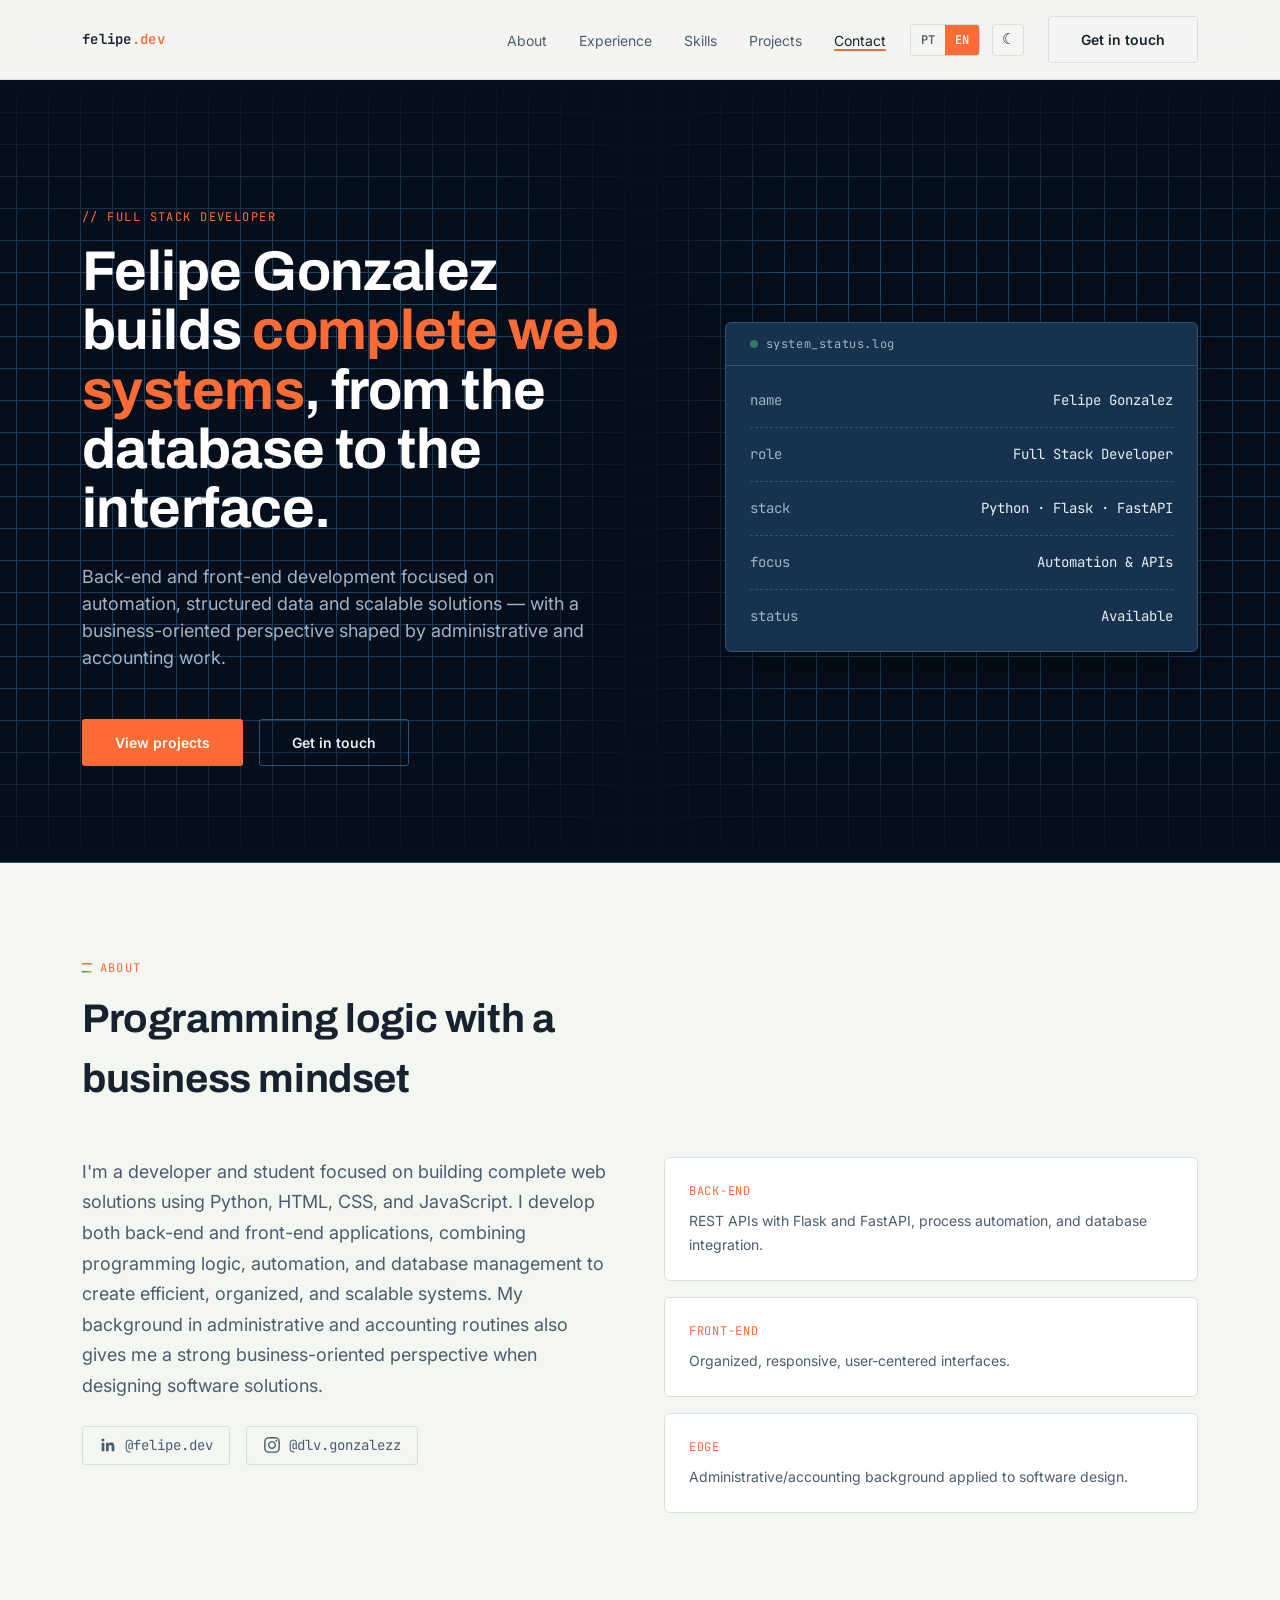
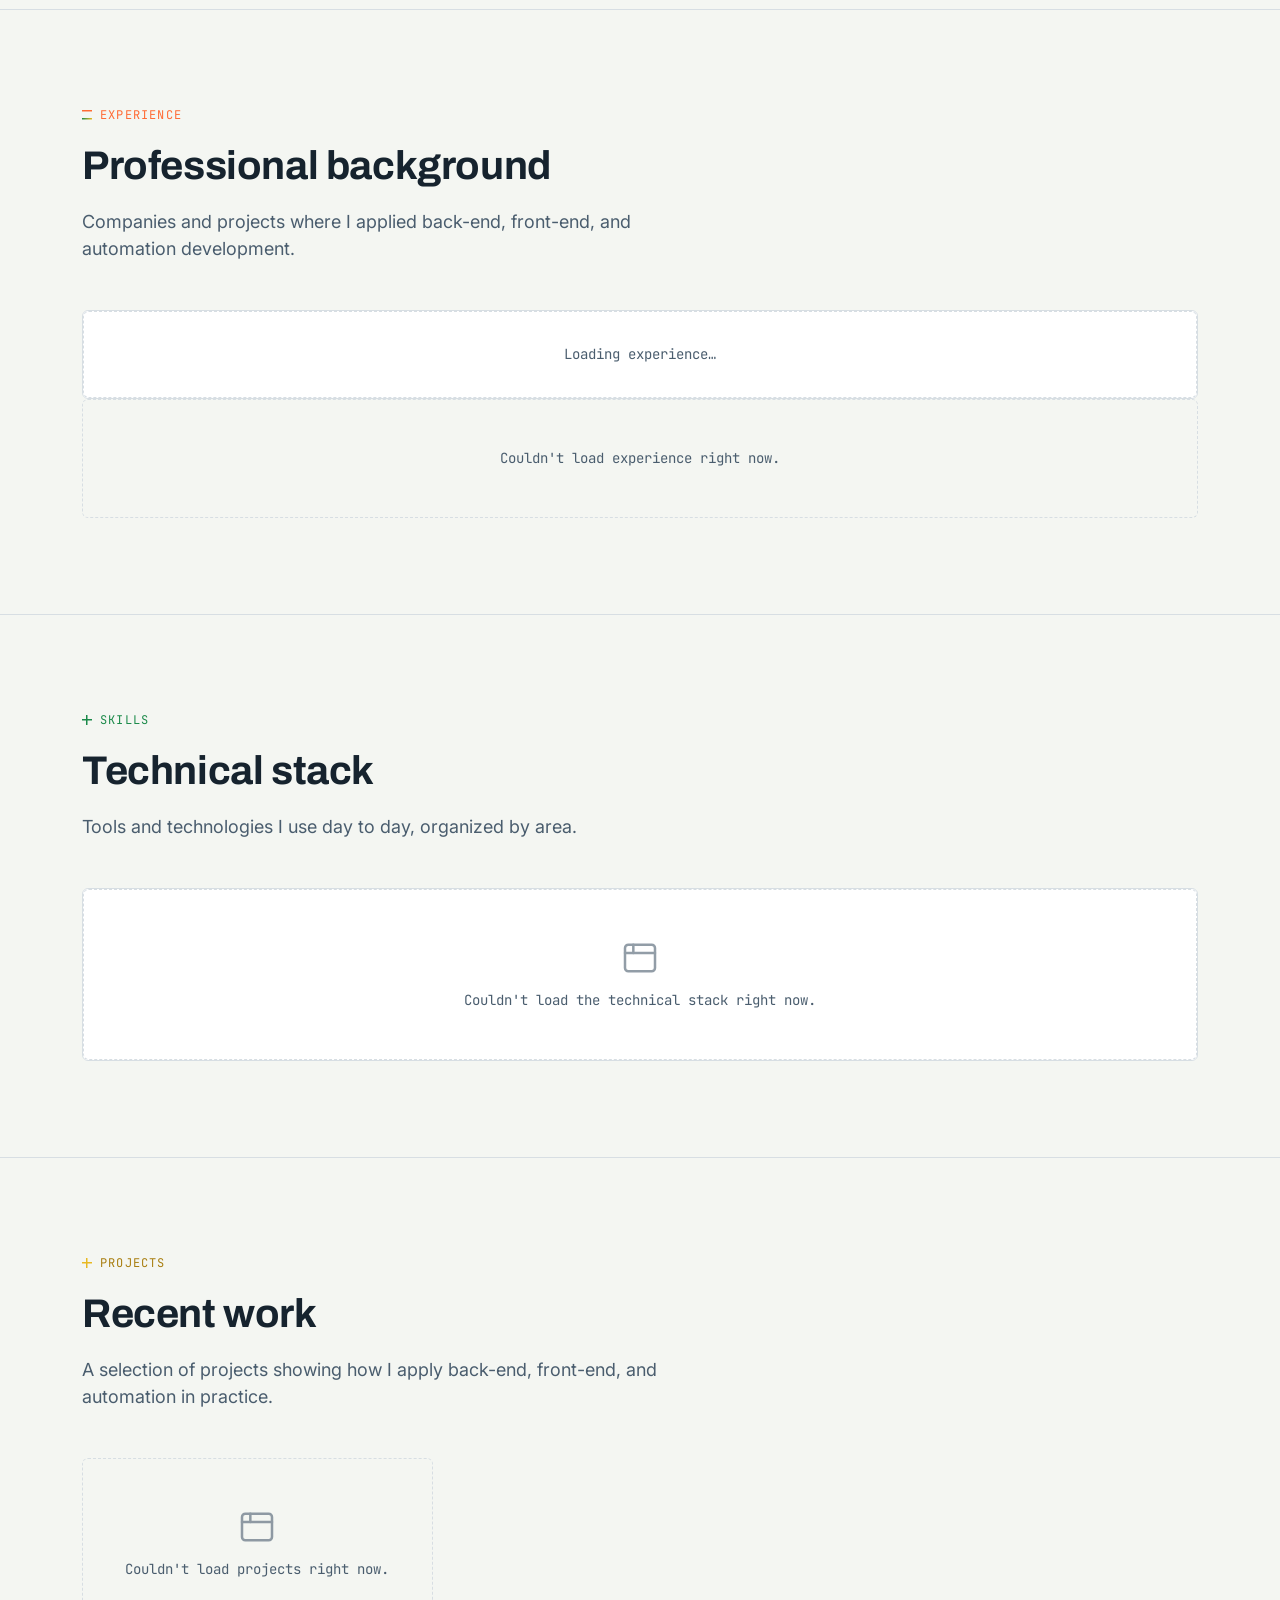
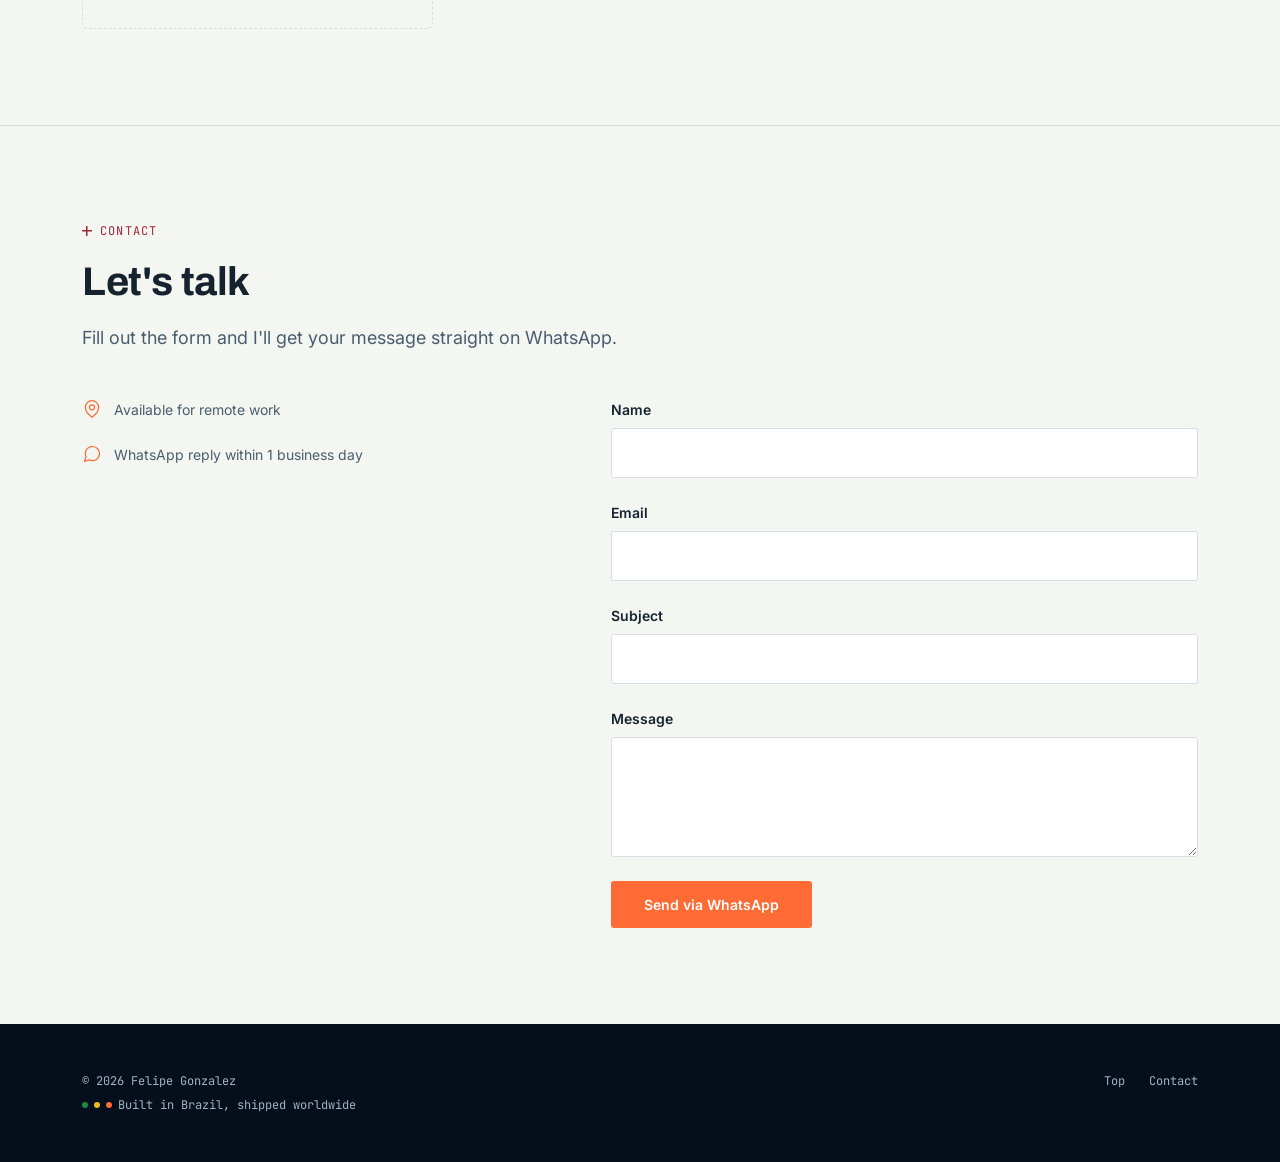
==== commit cd82372c: "Bugs fixed" ====
--- a/portfolio/frontend/index.html
+++ b/portfolio/frontend/index.html
@@ -38,7 +38,7 @@
   <script src="https://challenges.cloudflare.com/turnstile/v0/api.js" async defer></script>
   <script src="assets/js/theme.js"></script>
   <noscript><style>body { opacity: 1 !important; }</style></noscript>
-  <script src="assets/js/custom-cursor.js"></script>
+  <script src="../assets/js/custom-cursor.js"></script>
 </head>
 <body class="fade-init">
   <div class="scroll-progress" id="scrollProgress"></div>
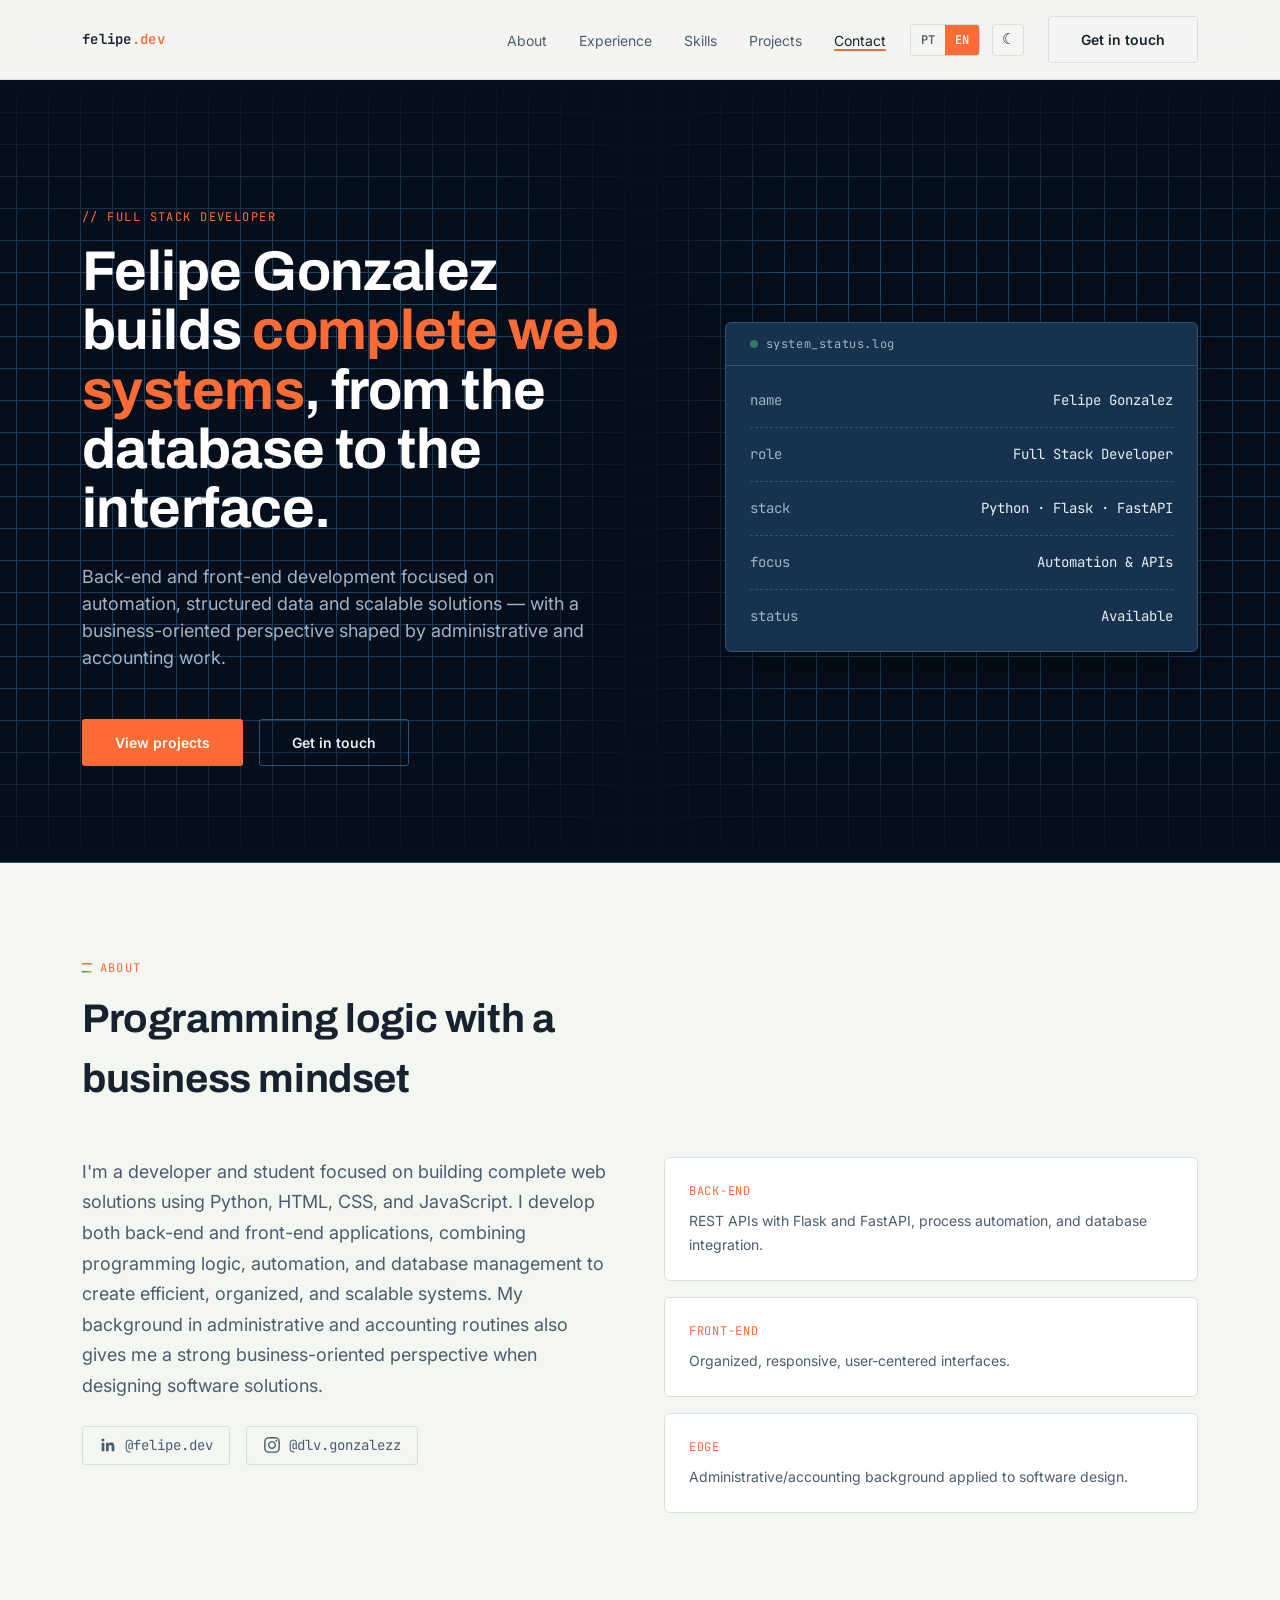
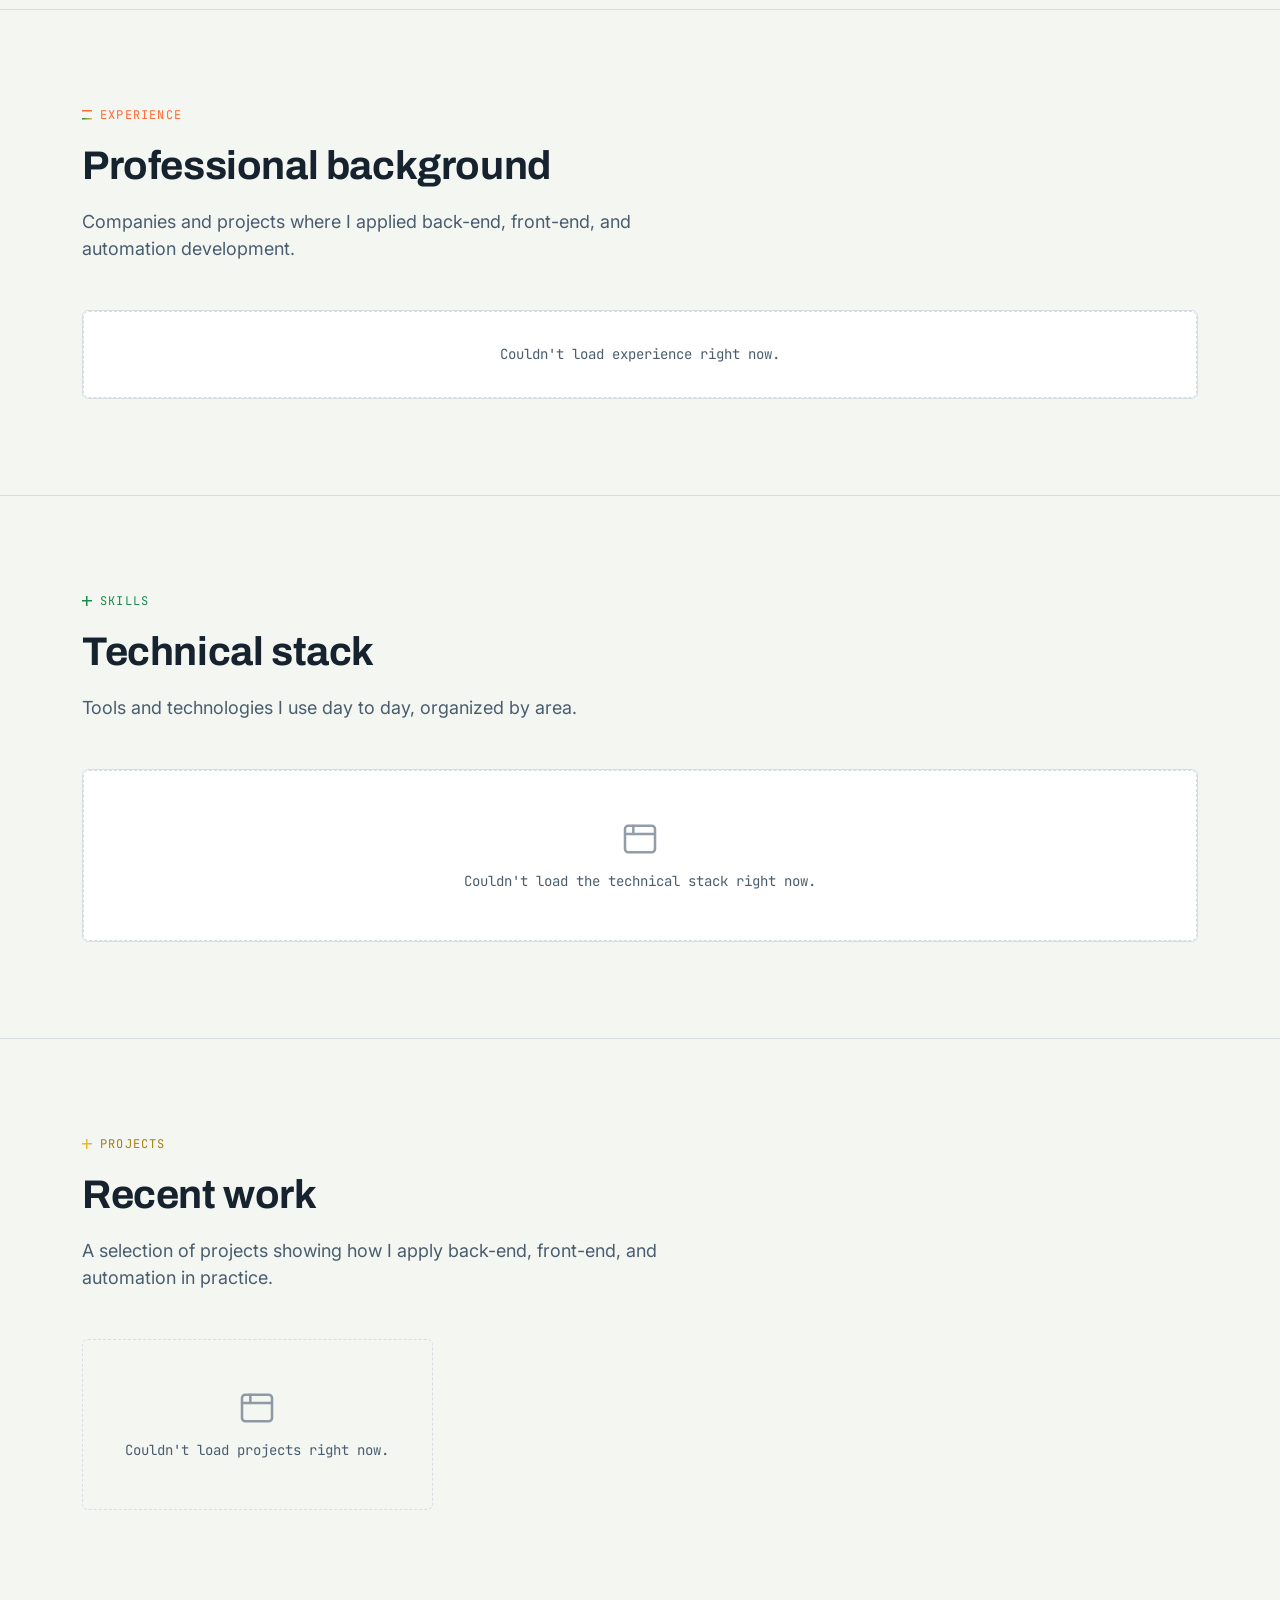
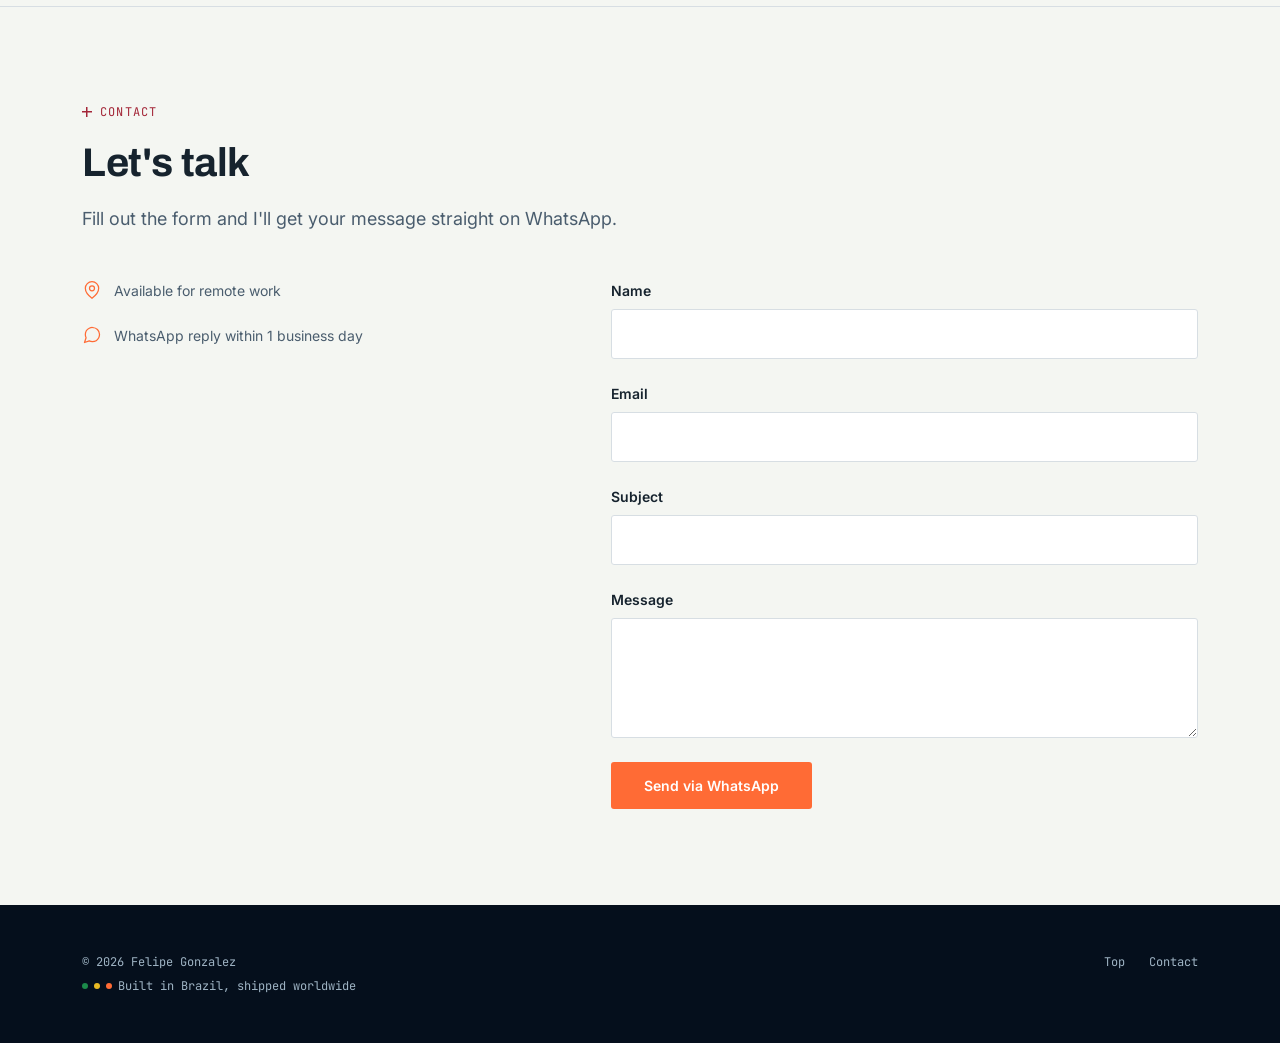
==== commit 20aa8519: "Bugs fixed  and dashboard update" ====
--- a/portfolio/frontend/index.html
+++ b/portfolio/frontend/index.html
@@ -30,8 +30,8 @@
 
   <link rel="preconnect" href="https://fonts.googleapis.com">
   <link rel="preconnect" href="https://fonts.gstatic.com" crossorigin>
-  <link href="https://fonts.googleapis.com/css2?family=Archivo:wght@600;700;800&family=Inter:wght@400;500;600&family=JetBrains+Mono:wght@400;500;600&display=swap" rel="stylesheet">
-
+
+  <link href="https://fonts.googleapis.com/css2?family=Archivo:wght@600;700;800&family=Inter:wght@400;500;600&family=JetBrains+Mono:wght@400;500;600&display=swap" rel="stylesheet" crossorigin>
   <link rel="stylesheet" href="assets/css/reset.css">
   <link rel="stylesheet" href="assets/css/variables.css">
   <link rel="stylesheet" href="assets/css/style.css">
--- a/portfolio/frontend/assets/css/style.css
+++ b/portfolio/frontend/assets/css/style.css
@@ -693,56 +693,102 @@
 /* ===== Experience timeline (reuses .skills-table container pattern) ===== */
 .experience-item {
   display: grid;
-  grid-template-columns: 200px 1fr;
-  border-bottom: var(--border-w) solid var(--color-border);
-}
-
-.experience-item:last-child {
-  border-bottom: none;
+  grid-template-columns: 22% 1fr;
+  border: var(--border-w) solid var(--color-border-on-blueprint);
+  border-radius: var(--radius-md);
+  overflow: hidden;
+  background: var(--color-blueprint-soft);
+}
+
+.experience-item + .experience-item {
+  margin-top: var(--space-4);
 }
 
 @media (max-width: 640px) {
   .experience-item {
     grid-template-columns: 1fr;
   }
+}
+
+.experience-item-visual {
+  display: flex;
+  align-items: center;
+  justify-content: center;
+  background: var(--color-blueprint);
+  overflow: hidden;
+}
+
+.experience-item-logo {
+  width: 100%;
+  height: 100%;
+  object-fit: cover;
+}
+
+.experience-item-logo-fallback {
+  width: 100%;
+  height: 100%;
+  min-height: 96px;
+  display: flex;
+  align-items: center;
+  justify-content: center;
+  background: transparent;
+  color: var(--color-text-on-blueprint-muted);
+  font-family: var(--font-mono);
+  font-size: var(--fs-2xl);
+  font-weight: 600;
+}
+
+.experience-item-body {
+  padding: var(--space-5);
+}
+
+.experience-item-header {
+  display: flex;
+  align-items: baseline;
+  justify-content: space-between;
+  gap: var(--space-3);
+  padding-bottom: var(--space-3);
+  margin-bottom: var(--space-3);
+  border-bottom: var(--border-w) solid var(--color-border-on-blueprint);
+}
+
+.experience-item-company {
+  font-family: var(--font-display);
+  font-size: var(--fs-lg);
+  font-weight: 700;
+  color: var(--color-text-on-blueprint);
 }
 
 .experience-item-period {
   font-family: var(--font-mono);
   font-size: var(--fs-xs);
   letter-spacing: 0.05em;
-  color: var(--color-text-muted);
-  padding: var(--space-5);
-  background: var(--color-bg);
-  border-right: var(--border-w) solid var(--color-border);
-}
-
-@media (max-width: 640px) {
-  .experience-item-period {
-    border-right: none;
-    border-bottom: var(--border-w) solid var(--color-border);
-  }
-}
-
-.experience-item-body {
-  padding: var(--space-5);
+  color: var(--color-text-on-blueprint-muted);
+  flex-shrink: 0;
+  white-space: nowrap;
 }
 
 .experience-item-role {
+  font-size: var(--fs-base);
   font-weight: 600;
-  color: var(--color-text);
-}
-
-.experience-item-company {
-  font-family: var(--font-mono);
+  color: var(--color-text-on-blueprint);
+  margin-bottom: var(--space-2);
+}
+
+.experience-item-desc {
+  color: var(--color-text-on-blueprint-muted);
   font-size: var(--fs-sm);
-  color: var(--color-text-muted);
-  margin-bottom: var(--space-2);
-}
-
-.experience-item-desc {
-  color: var(--color-text-muted);
-  font-size: var(--fs-sm);
+  margin-bottom: var(--space-4);
+}
+
+.experience-item-link {
+  display: inline-flex;
+  color: var(--color-text-on-blueprint);
+  border-color: var(--color-border-on-blueprint);
+}
+
+.experience-item-link:hover {
+  background: var(--color-blueprint);
 }
 
 .skills-empty, .projects-empty, .experience-empty {
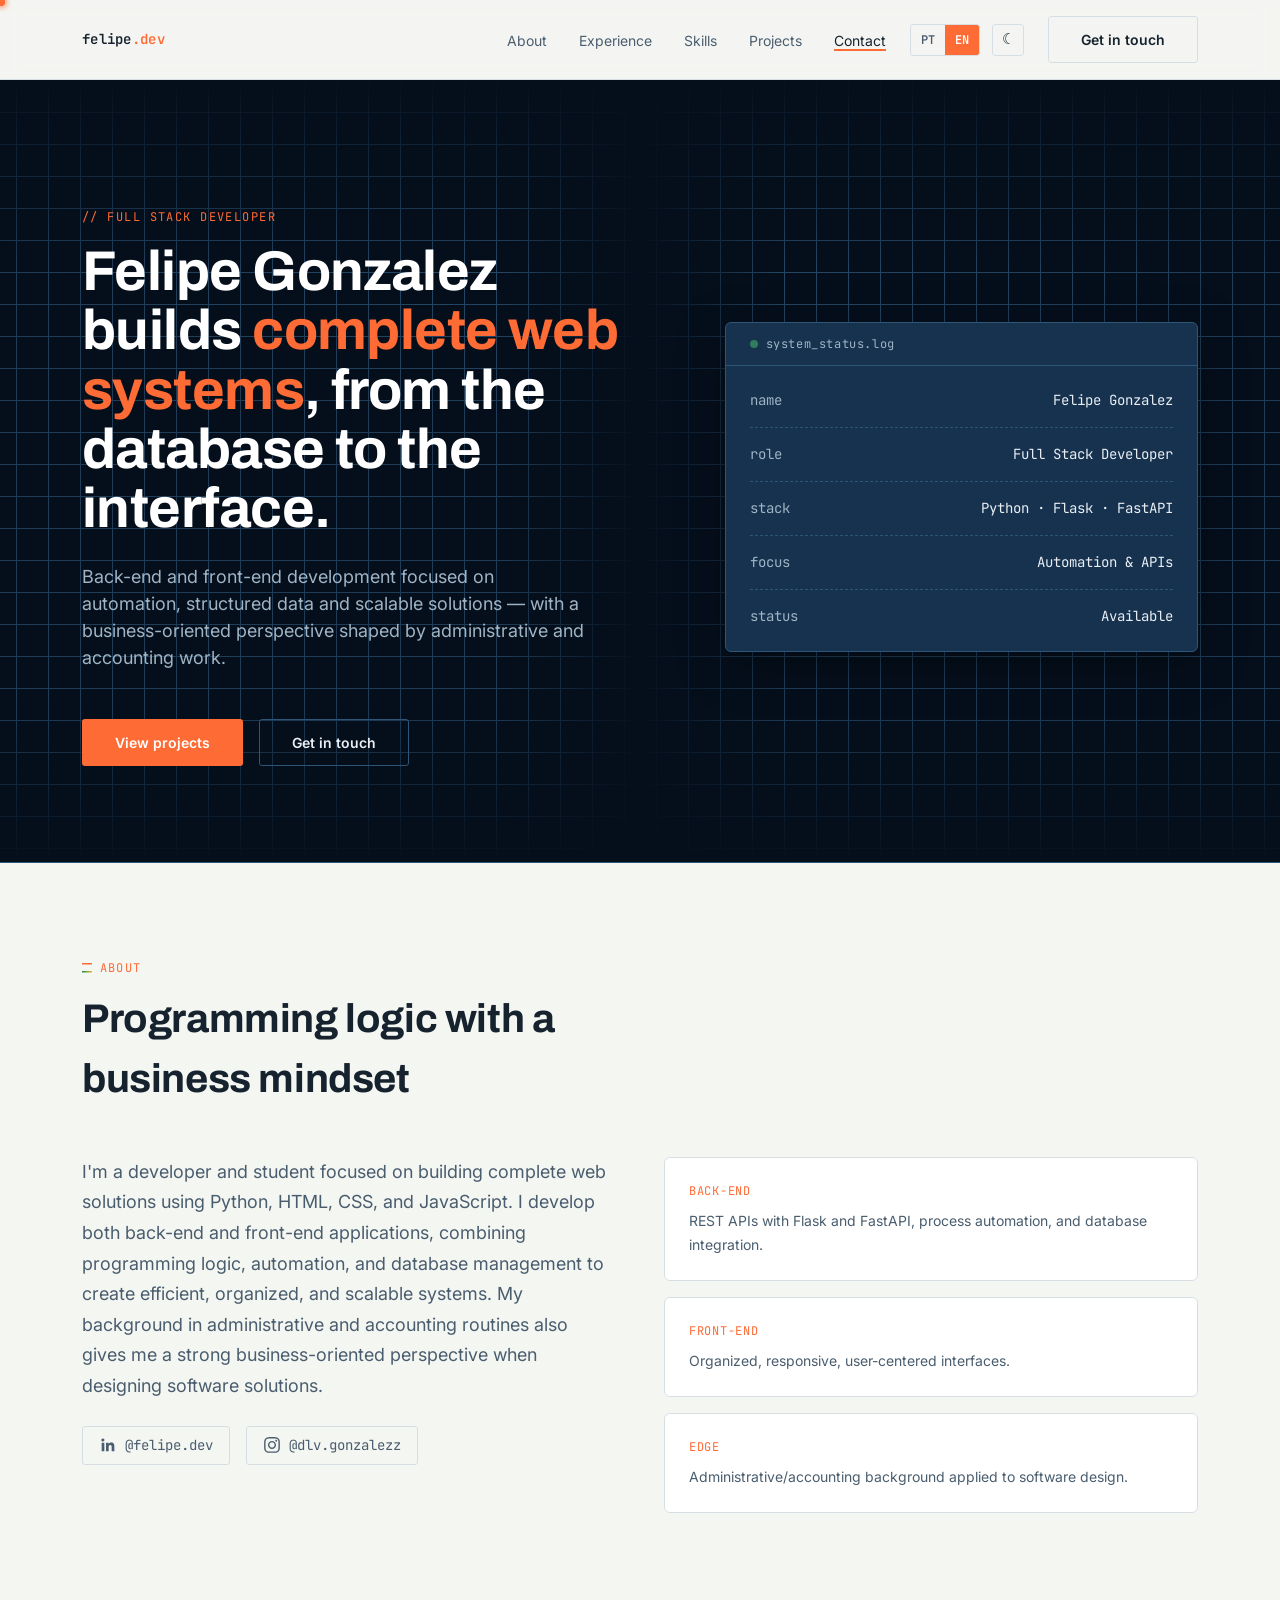
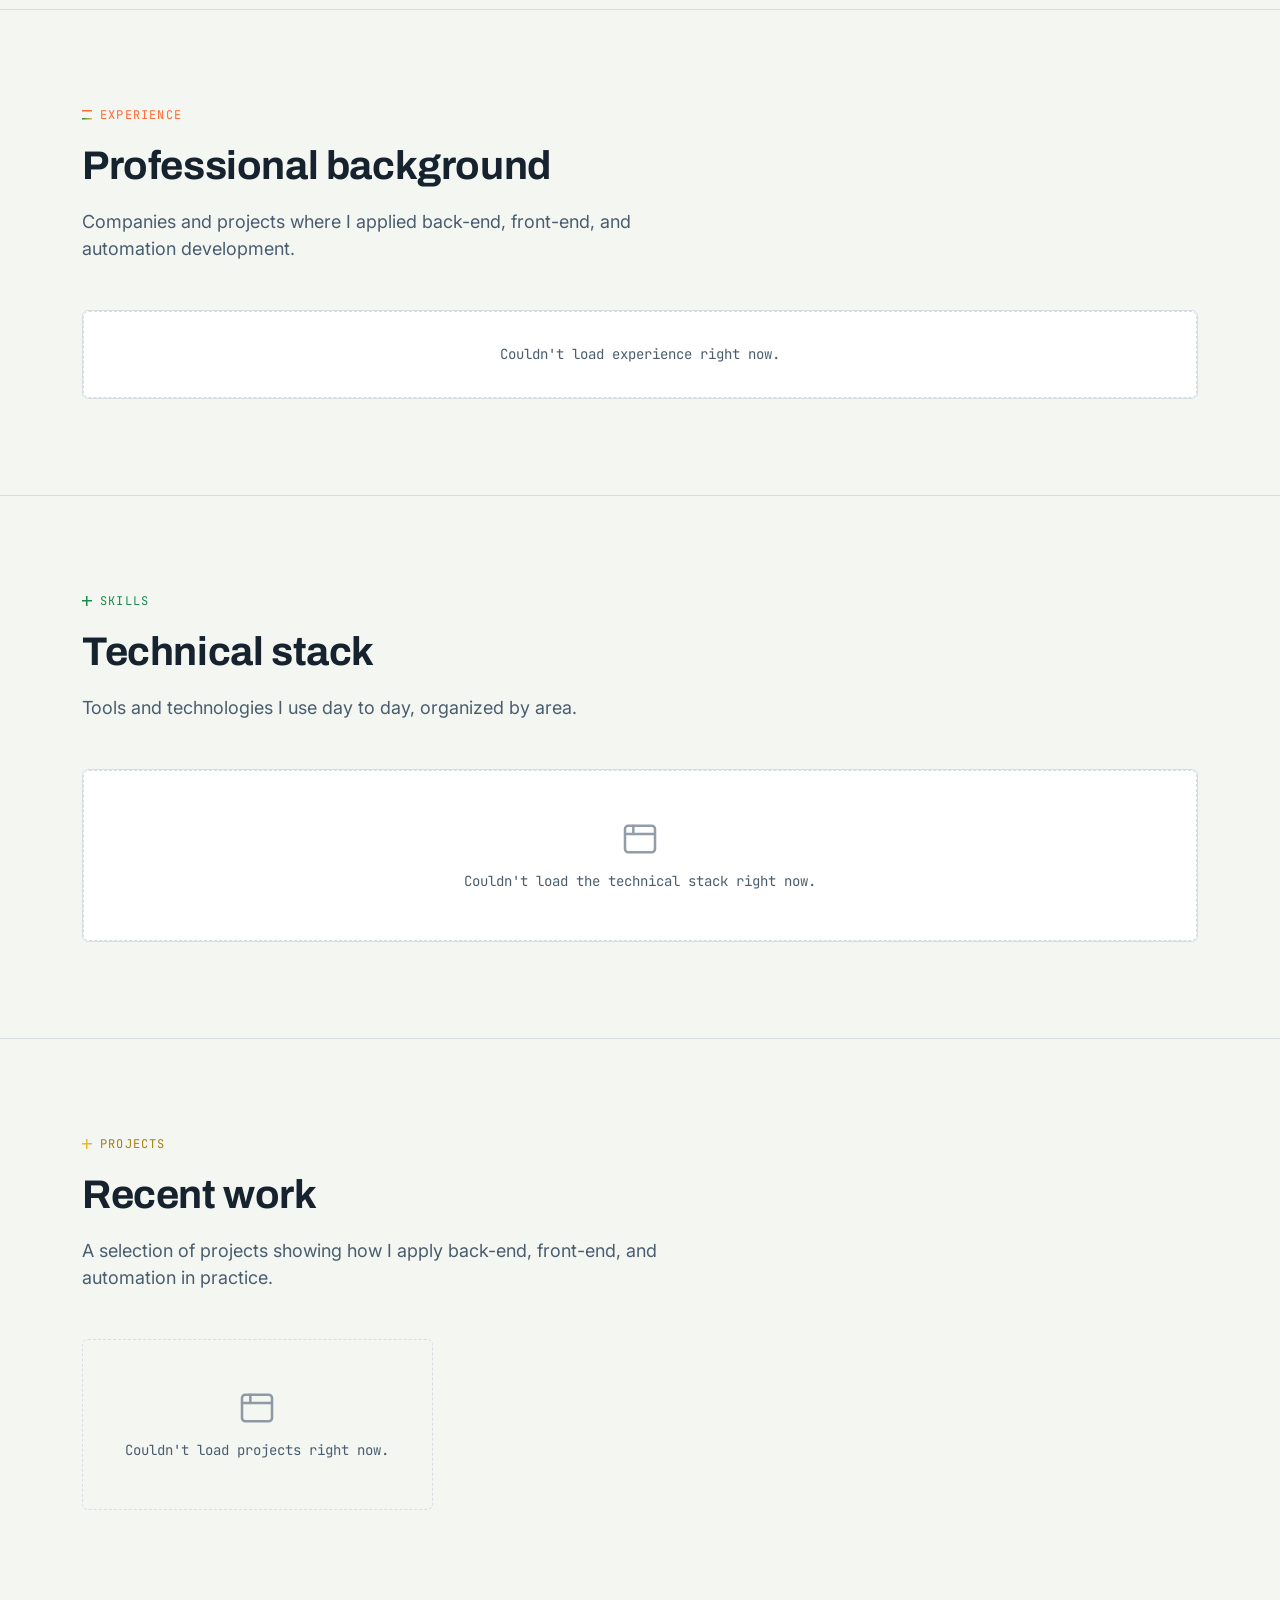
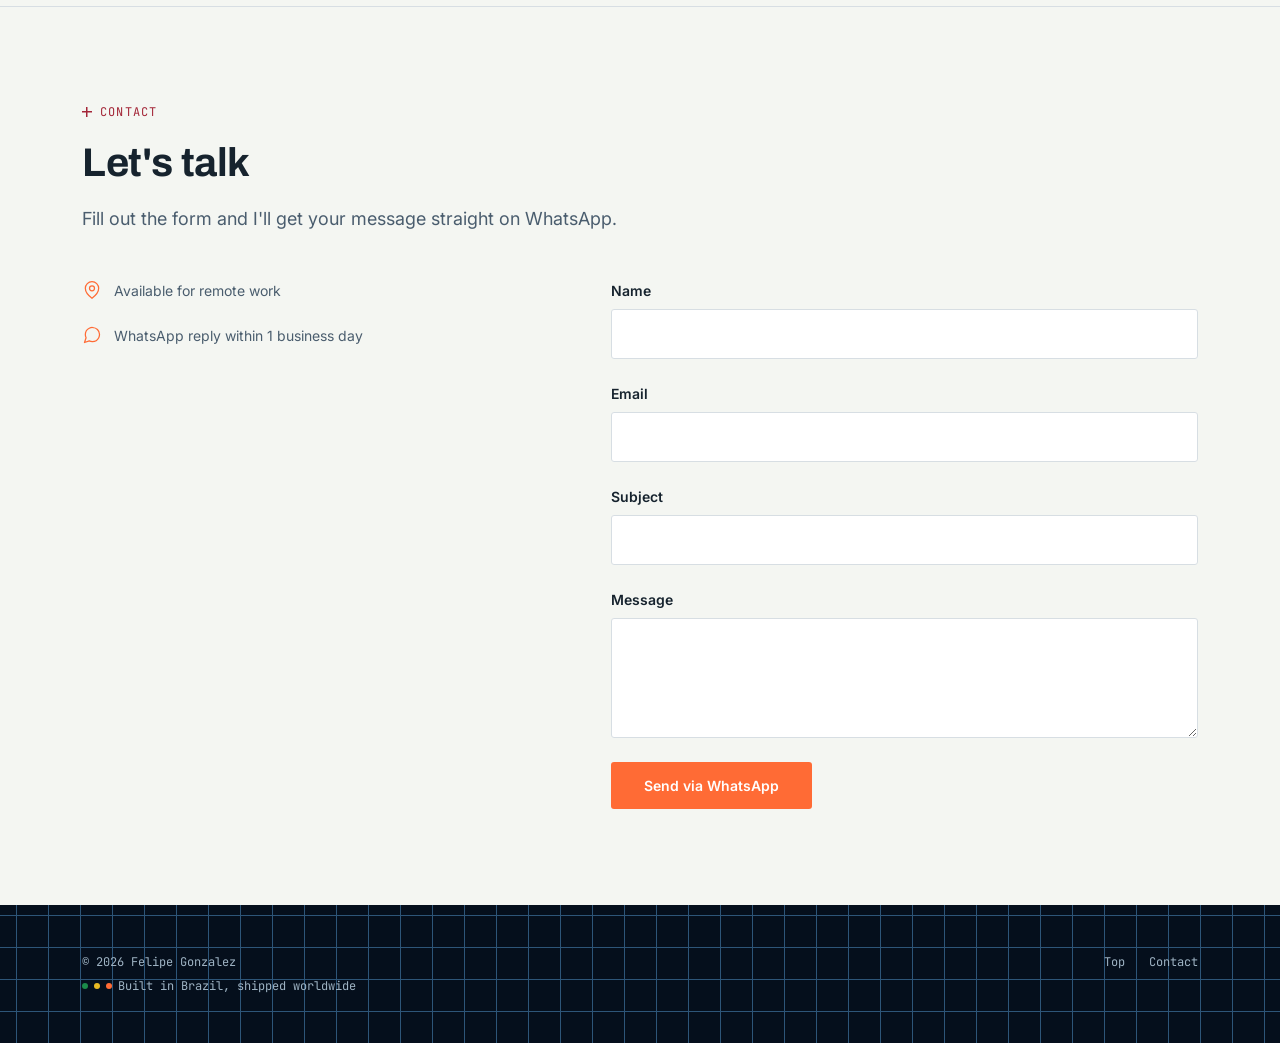
==== commit 547cc419: "New updates" ====
--- a/portfolio/frontend/index.html
+++ b/portfolio/frontend/index.html
@@ -1,10 +1,12 @@
 <!DOCTYPE html>
 <html lang="pt-BR">
+
 <head>
   <meta charset="UTF-8">
   <meta name="viewport" content="width=device-width, initial-scale=1.0">
   <title>Felipe Gonzalez — Full Stack Developer</title>
-  <meta name="description" content="Felipe Gonzalez, Full Stack Developer. Automação, bancos de dados, sistemas web e APIs com Python, JavaScript, HTML e CSS.">
+  <meta name="description"
+    content="Felipe Gonzalez, Full Stack Developer. Automação, bancos de dados, sistemas web e APIs com Python, JavaScript, HTML e CSS.">
 
   <!-- Favicon -->
   <link rel="icon" type="image/x-icon" href="assets/img/favicon.ico">
@@ -17,7 +19,8 @@
   <!-- Open Graph -->
   <meta property="og:type" content="website">
   <meta property="og:title" content="Felipe Gonzalez — Full Stack Developer">
-  <meta property="og:description" content="Sistemas web completos: back-end, front-end e automação com Python, Flask, FastAPI e SQL.">
+  <meta property="og:description"
+    content="Sistemas web completos: back-end, front-end e automação com Python, Flask, FastAPI e SQL.">
   <meta property="og:image" content="https://portfoliofelipe2008pg1.vercel.app/assets/img/og-image.png">
   <meta property="og:url" content="https://portfoliofelipe2008pg1.vercel.app/">
   <meta property="og:locale" content="pt_BR">
@@ -25,21 +28,31 @@
   <!-- Twitter Card -->
   <meta name="twitter:card" content="summary_large_image">
   <meta name="twitter:title" content="Felipe Gonzalez — Full Stack Developer">
-  <meta name="twitter:description" content="Sistemas web completos: back-end, front-end e automação com Python, Flask, FastAPI e SQL.">
+  <meta name="twitter:description"
+    content="Sistemas web completos: back-end, front-end e automação com Python, Flask, FastAPI e SQL.">
   <meta name="twitter:image" content="https://portfoliofelipe2008pg1.vercel.app/assets/img/og-image.png">
 
   <link rel="preconnect" href="https://fonts.googleapis.com">
   <link rel="preconnect" href="https://fonts.gstatic.com" crossorigin>
 
-  <link href="https://fonts.googleapis.com/css2?family=Archivo:wght@600;700;800&family=Inter:wght@400;500;600&family=JetBrains+Mono:wght@400;500;600&display=swap" rel="stylesheet" crossorigin>
+  <link
+    href="https://fonts.googleapis.com/css2?family=Archivo:wght@600;700;800&family=Inter:wght@400;500;600&family=JetBrains+Mono:wght@400;500;600&display=swap"
+    rel="stylesheet" crossorigin>
   <link rel="stylesheet" href="assets/css/reset.css">
   <link rel="stylesheet" href="assets/css/variables.css">
   <link rel="stylesheet" href="assets/css/style.css">
   <script src="https://challenges.cloudflare.com/turnstile/v0/api.js" async defer></script>
   <script src="assets/js/theme.js"></script>
-  <noscript><style>body { opacity: 1 !important; }</style></noscript>
+  <noscript>
+    <style>
+      body {
+        opacity: 1 !important;
+      }
+    </style>
+  </noscript>
   <script src="../assets/js/custom-cursor.js"></script>
 </head>
+
 <body class="fade-init">
   <div class="scroll-progress" id="scrollProgress"></div>
   <div class="cursor-dot" id="cursorDot"></div>
@@ -69,7 +82,8 @@
 
         <a href="#contato" class="btn btn-outline nav-cta" data-i18n="nav.cta">Falar comigo</a>
 
-        <button class="nav-toggle" id="navToggle" aria-label="Abrir menu" aria-expanded="false" aria-controls="navLinks">
+        <button class="nav-toggle" id="navToggle" aria-label="Abrir menu" aria-expanded="false"
+          aria-controls="navLinks">
           <span></span><span></span><span></span>
         </button>
       </div>
@@ -81,10 +95,14 @@
     <section class="hero">
       <div class="hero-flags">
         <div class="hero-flag flag-brazil">
-          <img src="https://media.giphy.com/media/v1.Y2lkPTc5MGI3NjExZjk4dmV2aG50aG1meWE0YTJjcXA4cmV2d2RmeTV2dmg3cWNtb2F4biZlcD12MV9naWZzX3NlYXJjaCZjdD1n/bIqdxoOVJ2oak/giphy.gif" alt="" loading="lazy">
+          <img
+            src="https://media.giphy.com/media/v1.Y2lkPTc5MGI3NjExZjk4dmV2aG50aG1meWE0YTJjcXA4cmV2d2RmeTV2dmg3cWNtb2F4biZlcD12MV9naWZzX3NlYXJjaCZjdD1n/bIqdxoOVJ2oak/giphy.gif"
+            alt="" loading="lazy">
         </div>
         <div class="hero-flag flag-usa">
-          <img src="https://media.giphy.com/media/v1.Y2lkPTc5MGI3NjExZjk4dmV2aG50aG1meWE0YTJjcXA4cmV2d2RmeTV2dmg3cWNtb2F4biZlcD12MV9naWZzX3NlYXJjaCZjdD1n/sFMDqop2ku4M0/giphy.gif" alt="" loading="lazy">
+          <img
+            src="https://media.giphy.com/media/v1.Y2lkPTc5MGI3NjExZjk4dmV2aG50aG1meWE0YTJjcXA4cmV2d2RmeTV2dmg3cWNtb2F4biZlcD12MV9naWZzX3NlYXJjaCZjdD1n/sFMDqop2ku4M0/giphy.gif"
+            alt="" loading="lazy">
         </div>
       </div>
 
@@ -92,8 +110,11 @@
         <div class="hero-crosshair" id="heroCrosshair"></div>
         <div>
           <span class="hero-eyebrow" data-i18n="hero.eyebrow">// full stack developer</span>
-          <h1 class="hero-title" data-i18n-html="hero.title.html">Felipe Gonzalez constrói <em>sistemas web completos</em>, do banco de dados à interface.</h1>
-          <p class="hero-lede" data-i18n="hero.lede">Desenvolvimento back-end e front-end com foco em automação, organização de dados e soluções escaláveis — com uma visão de negócio formada em rotinas administrativas e contábeis.</p>
+          <h1 class="hero-title" data-i18n-html="hero.title.html">Felipe Gonzalez constrói <em>sistemas web
+              completos</em>, do banco de dados à interface.</h1>
+          <p class="hero-lede" data-i18n="hero.lede">Desenvolvimento back-end e front-end com foco em automação,
+            organização de dados e soluções escaláveis — com uma visão de negócio formada em rotinas administrativas e
+            contábeis.</p>
           <div class="hero-actions">
             <a href="#projetos" class="btn btn-primary" data-i18n="hero.btnProjects">Ver projetos</a>
             <a href="#contato" class="btn btn-ghost" data-i18n="hero.btnContact">Entrar em contato</a>
@@ -142,23 +163,30 @@
         <div class="about-grid reveal">
           <div>
             <p class="about-text" data-i18n="about.text">
-              Sou desenvolvedor e estudante focado em construir soluções web completas usando Python, HTML, CSS e JavaScript.
-              Desenvolvo tanto aplicações back-end quanto front-end, combinando lógica de programação, automação e gerenciamento
-              de banco de dados para criar sistemas eficientes, organizados e escaláveis. Minha vivência em rotinas administrativas
+              Sou desenvolvedor e estudante focado em construir soluções web completas usando Python, HTML, CSS e
+              JavaScript.
+              Desenvolvo tanto aplicações back-end quanto front-end, combinando lógica de programação, automação e
+              gerenciamento
+              de banco de dados para criar sistemas eficientes, organizados e escaláveis. Minha vivência em rotinas
+              administrativas
               e contábeis também me dá uma perspectiva orientada a negócio ao projetar soluções de software.
             </p>
 
             <div class="social-links">
-              <a href="https://www.linkedin.com/in/felipe-de-la-vega-dev/" target="_blank" rel="noopener noreferrer" class="social-link">
+              <a href="https://www.linkedin.com/in/felipe-de-la-vega-dev/" target="_blank" rel="noopener noreferrer"
+                class="social-link">
                 <svg class="social-icon" viewBox="0 0 24 24" fill="currentColor" aria-hidden="true">
-                  <path d="M20.45 20.45h-3.56v-5.57c0-1.33-.02-3.04-1.85-3.04-1.86 0-2.14 1.45-2.14 2.94v5.67H9.34V9h3.41v1.56h.05c.48-.9 1.64-1.85 3.38-1.85 3.62 0 4.29 2.38 4.29 5.48v6.26zM5.34 7.43a2.07 2.07 0 1 1 0-4.13 2.07 2.07 0 0 1 0 4.13zM7.12 20.45H3.56V9h3.56v11.45z"/>
+                  <path
+                    d="M20.45 20.45h-3.56v-5.57c0-1.33-.02-3.04-1.85-3.04-1.86 0-2.14 1.45-2.14 2.94v5.67H9.34V9h3.41v1.56h.05c.48-.9 1.64-1.85 3.38-1.85 3.62 0 4.29 2.38 4.29 5.48v6.26zM5.34 7.43a2.07 2.07 0 1 1 0-4.13 2.07 2.07 0 0 1 0 4.13zM7.12 20.45H3.56V9h3.56v11.45z" />
                 </svg>
                 <span>@felipe.dev</span>
               </a>
 
-              <a href="https://www.instagram.com/dlv.gonzalezz/" target="_blank" rel="noopener noreferrer" class="social-link">
+              <a href="https://www.instagram.com/dlv.gonzalezz/" target="_blank" rel="noopener noreferrer"
+                class="social-link">
                 <svg class="social-icon" viewBox="0 0 448 512" fill="currentColor" aria-hidden="true">
-                  <path d="M224.1 141c-63.6 0-114.9 51.3-114.9 114.9s51.3 114.9 114.9 114.9S339 319.5 339 255.9 287.7 141 224.1 141zm0 189.6c-41.1 0-74.7-33.5-74.7-74.7s33.5-74.7 74.7-74.7 74.7 33.5 74.7 74.7-33.6 74.7-74.7 74.7zm146.4-194.3c0 14.9-12 26.8-26.8 26.8-14.9 0-26.8-12-26.8-26.8s12-26.8 26.8-26.8 26.8 12 26.8 26.8zm76.1 27.2c-1.7-35.9-9.9-67.7-36.2-93.9-26.2-26.2-58-34.4-93.9-36.2-37-2.1-147.9-2.1-184.9 0-35.8 1.7-67.6 9.9-93.9 36.1s-34.4 58-36.2 93.9c-2.1 37-2.1 147.9 0 184.9 1.7 35.9 9.9 67.7 36.2 93.9s58 34.4 93.9 36.2c37 2.1 147.9 2.1 184.9 0 35.9-1.7 67.7-9.9 93.9-36.2 26.2-26.2 34.4-58 36.2-93.9 2.1-37 2.1-147.8 0-184.8zM398.8 388c-7.8 19.6-22.9 34.7-42.6 42.6-29.5 11.7-99.5 9-132.1 9s-102.7 2.6-132.1-9c-19.6-7.8-34.7-22.9-42.6-42.6-11.7-29.5-9-99.5-9-132.1s-2.6-102.7 9-132.1c7.8-19.6 22.9-34.7 42.6-42.6 29.5-11.7 99.5-9 132.1-9s102.7-2.6 132.1 9c19.6 7.8 34.7 22.9 42.6 42.6 11.7 29.5 9 99.5 9 132.1s2.7 102.7-9 132.1z"/>
+                  <path
+                    d="M224.1 141c-63.6 0-114.9 51.3-114.9 114.9s51.3 114.9 114.9 114.9S339 319.5 339 255.9 287.7 141 224.1 141zm0 189.6c-41.1 0-74.7-33.5-74.7-74.7s33.5-74.7 74.7-74.7 74.7 33.5 74.7 74.7-33.6 74.7-74.7 74.7zm146.4-194.3c0 14.9-12 26.8-26.8 26.8-14.9 0-26.8-12-26.8-26.8s12-26.8 26.8-26.8 26.8 12 26.8 26.8zm76.1 27.2c-1.7-35.9-9.9-67.7-36.2-93.9-26.2-26.2-58-34.4-93.9-36.2-37-2.1-147.9-2.1-184.9 0-35.8 1.7-67.6 9.9-93.9 36.1s-34.4 58-36.2 93.9c-2.1 37-2.1 147.9 0 184.9 1.7 35.9 9.9 67.7 36.2 93.9s58 34.4 93.9 36.2c37 2.1 147.9 2.1 184.9 0 35.9-1.7 67.7-9.9 93.9-36.2 26.2-26.2 34.4-58 36.2-93.9 2.1-37 2.1-147.8 0-184.8zM398.8 388c-7.8 19.6-22.9 34.7-42.6 42.6-29.5 11.7-99.5 9-132.1 9s-102.7 2.6-132.1-9c-19.6-7.8-34.7-22.9-42.6-42.6-11.7-29.5-9-99.5-9-132.1s-2.6-102.7 9-132.1c7.8-19.6 22.9-34.7 42.6-42.6 29.5-11.7 99.5-9 132.1-9s102.7-2.6 132.1 9c19.6 7.8 34.7 22.9 42.6 42.6 11.7 29.5 9 99.5 9 132.1s2.7 102.7-9 132.1z" />
                 </svg>
                 <span>@dlv.gonzalezz</span>
               </a>
@@ -168,15 +196,18 @@
           <div class="about-facts">
             <div class="about-fact">
               <span class="about-fact-label" data-i18n="about.fact1.label">Back-end</span>
-              <span class="about-fact-value" data-i18n="about.fact1.value">APIs REST com Flask e FastAPI, automação de processos e integração com bancos de dados.</span>
+              <span class="about-fact-value" data-i18n="about.fact1.value">APIs REST com Flask e FastAPI, automação de
+                processos e integração com bancos de dados.</span>
             </div>
             <div class="about-fact">
               <span class="about-fact-label" data-i18n="about.fact2.label">Front-end</span>
-              <span class="about-fact-value" data-i18n="about.fact2.value">Interfaces organizadas, responsivas e centradas no usuário.</span>
+              <span class="about-fact-value" data-i18n="about.fact2.value">Interfaces organizadas, responsivas e
+                centradas no usuário.</span>
             </div>
             <div class="about-fact">
               <span class="about-fact-label" data-i18n="about.fact3.label">Diferencial</span>
-              <span class="about-fact-value" data-i18n="about.fact3.value">Background administrativo/contábil aplicado ao design de sistemas.</span>
+              <span class="about-fact-value" data-i18n="about.fact3.value">Background administrativo/contábil aplicado
+                ao design de sistemas.</span>
             </div>
           </div>
         </div>
@@ -189,7 +220,8 @@
         <div class="section-head reveal">
           <span class="eyebrow" data-i18n="experience.eyebrow">Experiência</span>
           <h2 class="section-title" data-i18n="experience.title">Trajetória profissional</h2>
-          <p class="section-lede" data-i18n="experience.lede">Empresas e projetos onde apliquei desenvolvimento back-end, front-end e automação.</p>
+          <p class="section-lede" data-i18n="experience.lede">Empresas e projetos onde apliquei desenvolvimento
+            back-end, front-end e automação.</p>
         </div>
 
         <div class="skills-table reveal" id="experienceList" aria-live="polite">
@@ -204,7 +236,8 @@
         <div class="section-head reveal">
           <span class="eyebrow c-green" data-i18n="skills.eyebrow">Skills</span>
           <h2 class="section-title" data-i18n="skills.title">Stack técnica</h2>
-          <p class="section-lede" data-i18n="skills.lede">Ferramentas e tecnologias que uso no dia a dia, organizadas por área.</p>
+          <p class="section-lede" data-i18n="skills.lede">Ferramentas e tecnologias que uso no dia a dia, organizadas
+            por área.</p>
         </div>
 
         <div class="skills-table reveal" id="skillsTable" aria-live="polite">
@@ -219,7 +252,8 @@
         <div class="section-head reveal">
           <span class="eyebrow c-yellow" data-i18n="projects.eyebrow">Projetos</span>
           <h2 class="section-title" data-i18n="projects.title">Trabalhos recentes</h2>
-          <p class="section-lede" data-i18n="projects.lede">Uma seleção de projetos que mostram como aplico back-end, front-end e automação na prática.</p>
+          <p class="section-lede" data-i18n="projects.lede">Uma seleção de projetos que mostram como aplico back-end,
+            front-end e automação na prática.</p>
         </div>
 
         <div class="projects-grid reveal" id="projectsGrid" aria-live="polite">
@@ -234,17 +268,26 @@
         <div class="section-head reveal">
           <span class="eyebrow c-red" data-i18n="contact.eyebrow">Contato</span>
           <h2 class="section-title" data-i18n="contact.title">Vamos conversar</h2>
-          <p class="section-lede" data-i18n="contact.lede">Preencha o formulário e eu recebo sua mensagem direto no WhatsApp.</p>
+          <p class="section-lede" data-i18n="contact.lede">Preencha o formulário e eu recebo sua mensagem direto no
+            WhatsApp.</p>
         </div>
 
         <div class="contact-grid reveal">
           <div class="contact-info">
             <div class="contact-info-item">
-              <svg class="contact-info-icon" viewBox="0 0 24 24" fill="none" stroke="currentColor" stroke-width="1.5"><path d="M20 10c0 6-8 12-8 12s-8-6-8-12a8 8 0 1 1 16 0z" stroke-linecap="round" stroke-linejoin="round"/><circle cx="12" cy="10" r="3" stroke-linecap="round" stroke-linejoin="round"/></svg>
+              <svg class="contact-info-icon" viewBox="0 0 24 24" fill="none" stroke="currentColor" stroke-width="1.5">
+                <path d="M20 10c0 6-8 12-8 12s-8-6-8-12a8 8 0 1 1 16 0z" stroke-linecap="round"
+                  stroke-linejoin="round" />
+                <circle cx="12" cy="10" r="3" stroke-linecap="round" stroke-linejoin="round" />
+              </svg>
               <span data-i18n="contact.infoRemote">Disponível para trabalho remoto</span>
             </div>
             <div class="contact-info-item">
-              <svg class="contact-info-icon" viewBox="0 0 24 24" fill="none" stroke="currentColor" stroke-width="1.5"><path d="M21 11.5a8.38 8.38 0 0 1-.9 3.8 8.5 8.5 0 0 1-7.6 4.7 8.38 8.38 0 0 1-3.8-.9L3 21l1.9-5.7a8.38 8.38 0 0 1-.9-3.8 8.5 8.5 0 0 1 4.7-7.6 8.38 8.38 0 0 1 3.8-.9h.5a8.48 8.48 0 0 1 8 8v.5z" stroke-linecap="round" stroke-linejoin="round"/></svg>
+              <svg class="contact-info-icon" viewBox="0 0 24 24" fill="none" stroke="currentColor" stroke-width="1.5">
+                <path
+                  d="M21 11.5a8.38 8.38 0 0 1-.9 3.8 8.5 8.5 0 0 1-7.6 4.7 8.38 8.38 0 0 1-3.8-.9L3 21l1.9-5.7a8.38 8.38 0 0 1-.9-3.8 8.5 8.5 0 0 1 4.7-7.6 8.38 8.38 0 0 1 3.8-.9h.5a8.48 8.48 0 0 1 8 8v.5z"
+                  stroke-linecap="round" stroke-linejoin="round" />
+              </svg>
               <span data-i18n="contact.infoResponse">Resposta via WhatsApp em até 1 dia útil</span>
             </div>
           </div>
@@ -274,7 +317,8 @@
 
             <div class="cf-turnstile" data-sitekey="0x4AAAAAAD2-bMzcMMaQWBgk" data-theme="auto"></div>
 
-            <button type="submit" class="btn btn-primary" id="contactSubmit" data-i18n="contact.submit">Enviar via WhatsApp</button>
+            <button type="submit" class="btn btn-primary" id="contactSubmit" data-i18n="contact.submit">Enviar via
+              WhatsApp</button>
 
             <div class="form-status" id="formStatus" role="status"></div>
           </form>
@@ -288,7 +332,8 @@
       <div style="display:flex; flex-direction:column; gap:6px;">
         <span>© <span id="year"></span> Felipe Gonzalez</span>
         <span class="footer-flag-note">
-          <span class="footer-flag-dot dot-1"></span><span class="footer-flag-dot dot-2"></span><span class="footer-flag-dot dot-3"></span>
+          <span class="footer-flag-dot dot-1"></span><span class="footer-flag-dot dot-2"></span><span
+            class="footer-flag-dot dot-3"></span>
           <span data-i18n="footer.builtIn">Built in Brazil, shipped worldwide</span>
         </span>
       </div>
@@ -298,6 +343,14 @@
       </div>
     </div>
   </footer>
+
+  <div class="legal-popup-overlay" id="legalPopupOverlay">
+    <div class="legal-popup">
+      <p class="legal-popup-title" id="legalPopupTitle">WARNING</p>
+      <p class="legal-popup-text" id="legalPopupText"></p>
+      <button type="button" class="legal-popup-ok" id="legalPopupOk">Ok!</button>
+    </div>
+  </div>
 
   <script src="assets/js/config.js"></script>
   <script src="assets/js/api.js"></script>
@@ -306,6 +359,8 @@
   <script src="assets/js/render-experience.js"></script>
   <script src="assets/js/render-skills.js"></script>
   <script src="assets/js/render-projects.js"></script>
+  <script src="assets/js/legal-popup.js"></script>
   <script src="assets/js/contact-form.js"></script>
 </body>
+
 </html>
--- a/portfolio/frontend/assets/css/variables.css
+++ b/portfolio/frontend/assets/css/variables.css
@@ -9,6 +9,7 @@
   --color-brasil-green: #1B8A4A;
   --color-brasil-yellow: #E8B923;
   --color-usa-red: #A32638;
+  --color-usa-blue: #3C3B6E;
   --color-text: #16232E;
   --color-text-muted: #4A5D6E;
   --color-text-on-blueprint: #E8EEF3;
--- a/portfolio/frontend/assets/css/style.css
+++ b/portfolio/frontend/assets/css/style.css
@@ -5,7 +5,9 @@
   font-size: var(--fs-base);
 }
 
-h1, h2, h3 {
+h1,
+h2,
+h3 {
   font-family: var(--font-display);
   font-weight: 700;
   letter-spacing: -0.01em;
@@ -445,8 +447,15 @@
 }
 
 @keyframes panel-float {
-  0%, 100% { transform: translateY(0); }
-  50% { transform: translateY(-8px); }
+
+  0%,
+  100% {
+    transform: translateY(0);
+  }
+
+  50% {
+    transform: translateY(-8px);
+  }
 }
 
 @media (prefers-reduced-motion: reduce) {
@@ -476,9 +485,17 @@
 }
 
 @keyframes pulse-dot {
-  0% { box-shadow: 0 0 0 0 rgba(47, 125, 92, 0.55); }
-  70% { box-shadow: 0 0 0 8px rgba(47, 125, 92, 0); }
-  100% { box-shadow: 0 0 0 0 rgba(47, 125, 92, 0); }
+  0% {
+    box-shadow: 0 0 0 0 rgba(47, 125, 92, 0.55);
+  }
+
+  70% {
+    box-shadow: 0 0 0 8px rgba(47, 125, 92, 0);
+  }
+
+  100% {
+    box-shadow: 0 0 0 0 rgba(47, 125, 92, 0);
+  }
 }
 
 @media (prefers-reduced-motion: reduce) {
@@ -700,7 +717,7 @@
   background: var(--color-blueprint-soft);
 }
 
-.experience-item + .experience-item {
+.experience-item+.experience-item {
   margin-top: var(--space-4);
 }
 
@@ -791,7 +808,9 @@
   background: var(--color-blueprint);
 }
 
-.skills-empty, .projects-empty, .experience-empty {
+.skills-empty,
+.projects-empty,
+.experience-empty {
   font-family: var(--font-mono);
   font-size: var(--fs-sm);
   color: var(--color-text-muted);
@@ -989,9 +1008,14 @@
 
 /* ===== FOOTER ===== */
 .footer {
-  background: var(--color-blueprint);
+  background-color: var(--color-blueprint);
   color: var(--color-text-on-blueprint-muted);
   padding-block: var(--space-8);
+  background-image:
+    linear-gradient(var(--color-grid-line) 1px, transparent 1px),
+    linear-gradient(90deg, var(--color-grid-line) 1px, transparent 1px);
+  background-size: var(--grid-size) var(--grid-size);
+  background-position: center bottom;
 }
 
 .footer-inner {
@@ -1028,11 +1052,13 @@
   }
 
   .system-panel {
-    animation: none; /* Prevents wobbling on small screens; more stable when touched. */
+    animation: none;
+    /* Prevents wobbling on small screens; more stable when touched. */
   }
 
   .about-fact:hover {
-    transform: none; /* "Hover" doesn't exist on touch devices; this prevents getting "stuck" in a displaced state. */
+    transform: none;
+    /* "Hover" doesn't exist on touch devices; this prevents getting "stuck" in a displaced state. */
   }
 
   .projects-grid {
@@ -1100,7 +1126,8 @@
 }
 
 .project-card {
-  isolation: isolate; /* keeps the enlarged image within the card's rounded edges */
+  isolation: isolate;
+  /* keeps the enlarged image within the card's rounded edges */
 }
 
 /* Stagger: project cards enter in sequence, not all at once. */
@@ -1158,9 +1185,17 @@
 }
 
 @keyframes btn-pulse {
-  0% { box-shadow: 0 0 0 0 rgba(255, 107, 53, 0.35); }
-  70% { box-shadow: 0 0 0 10px rgba(255, 107, 53, 0); }
-  100% { box-shadow: 0 0 0 0 rgba(255, 107, 53, 0); }
+  0% {
+    box-shadow: 0 0 0 0 rgba(255, 107, 53, 0.35);
+  }
+
+  70% {
+    box-shadow: 0 0 0 10px rgba(255, 107, 53, 0);
+  }
+
+  100% {
+    box-shadow: 0 0 0 0 rgba(255, 107, 53, 0);
+  }
 }
 
 @media (prefers-reduced-motion: reduce) {
@@ -1171,8 +1206,13 @@
 
 /* ===== SKELETON LOADING ===== */
 @keyframes skeleton-shimmer {
-  0% { background-position: -200% 0; }
-  100% { background-position: 200% 0; }
+  0% {
+    background-position: -200% 0;
+  }
+
+  100% {
+    background-position: 200% 0;
+  }
 }
 
 .skeleton {
@@ -1242,9 +1282,18 @@
   gap: var(--space-3);
 }
 
-.skeleton-project-body .skeleton-line:nth-child(1) { width: 60%; height: 20px; }
-.skeleton-project-body .skeleton-line:nth-child(2) { width: 100%; }
-.skeleton-project-body .skeleton-line:nth-child(3) { width: 85%; }
+.skeleton-project-body .skeleton-line:nth-child(1) {
+  width: 60%;
+  height: 20px;
+}
+
+.skeleton-project-body .skeleton-line:nth-child(2) {
+  width: 100%;
+}
+
+.skeleton-project-body .skeleton-line:nth-child(3) {
+  width: 85%;
+}
 
 /* ===== EMPTY STATES ===== */
 .empty-state {
@@ -1325,7 +1374,9 @@
 }
 
 @keyframes btn-spin {
-  to { transform: rotate(360deg); }
+  to {
+    transform: rotate(360deg);
+  }
 }
 
 @media (prefers-reduced-motion: reduce) {
@@ -1340,7 +1391,10 @@
     display: none;
   }
 
-  .admin-table, .admin-table tbody, .admin-table tr, .admin-table td {
+  .admin-table,
+  .admin-table tbody,
+  .admin-table tr,
+  .admin-table td {
     display: block;
     width: 100%;
   }
@@ -1433,14 +1487,13 @@
   left: 0;
   height: 3px;
   width: 0%;
-  background: linear-gradient(
-    90deg,
-    var(--color-accent),
-    var(--color-brasil-green),
-    var(--color-brasil-yellow),
-    var(--color-usa-red),
-    var(--color-accent)
-  );
+  overflow: visible;
+  background: linear-gradient(90deg,
+      var(--color-accent),
+      var(--color-brasil-green),
+      var(--color-brasil-yellow),
+      var(--color-usa-red),
+      var(--color-accent));
   background-size: 300% 100%;
   animation: scroll-progress-flow 6s linear infinite;
   box-shadow: 0 0 8px 0 var(--color-accent);
@@ -1448,9 +1501,49 @@
   transition: width 100ms linear;
 }
 
+/* "Sonar" blip riding the leading edge of the bar */
+.scroll-progress::after {
+  content: "";
+  position: absolute;
+  right: -1px;
+  top: 50%;
+  width: 8px;
+  height: 8px;
+  border-radius: 50%;
+  background: var(--color-accent);
+  transform: translate(50%, -50%);
+  box-shadow: 0 0 6px 1px var(--color-accent);
+}
+
+/* Expanding ping ring, like a radar/sonar sweep, pulsing from the blip */
+.scroll-progress::before {
+  content: "";
+  position: absolute;
+  right: -1px;
+  top: 50%;
+  width: 8px;
+  height: 8px;
+  border-radius: 50%;
+  border: 1px solid var(--color-accent);
+  transform: translate(50%, -50%) scale(1);
+  animation: scroll-progress-ping 1.8s ease-out infinite;
+}
+
 @keyframes scroll-progress-flow {
   to {
     background-position: -300% 0;
+  }
+}
+
+@keyframes scroll-progress-ping {
+  0% {
+    transform: translate(50%, -50%) scale(1);
+    opacity: 0.7;
+  }
+
+  100% {
+    transform: translate(50%, -50%) scale(3.2);
+    opacity: 0;
   }
 }
 
@@ -1458,6 +1551,11 @@
   .scroll-progress {
     transition: none;
     animation: none;
+  }
+
+  .scroll-progress::before {
+    animation: none;
+    opacity: 0;
   }
 }
 
@@ -1499,7 +1597,8 @@
   opacity: 0.5;
 }
 
-@media (max-width: 900px), (hover: none) {
+@media (max-width: 900px),
+(hover: none) {
   .hero-crosshair {
     display: none;
   }
@@ -1517,22 +1616,51 @@
   animation: fact-in var(--transition-slow) forwards;
 }
 
-.about-facts.is-visible .about-fact:nth-child(1) { animation-delay: 0ms; }
-.about-facts.is-visible .about-fact:nth-child(2) { animation-delay: 90ms; }
-.about-facts.is-visible .about-fact:nth-child(3) { animation-delay: 180ms; }
-
-.skills-table.is-visible .skills-row:nth-child(1) { animation-delay: 0ms; }
-.skills-table.is-visible .skills-row:nth-child(2) { animation-delay: 70ms; }
-.skills-table.is-visible .skills-row:nth-child(3) { animation-delay: 140ms; }
-.skills-table.is-visible .skills-row:nth-child(4) { animation-delay: 210ms; }
-.skills-table.is-visible .skills-row:nth-child(5) { animation-delay: 280ms; }
-.skills-table.is-visible .skills-row:nth-child(6) { animation-delay: 350ms; }
+.about-facts.is-visible .about-fact:nth-child(1) {
+  animation-delay: 0ms;
+}
+
+.about-facts.is-visible .about-fact:nth-child(2) {
+  animation-delay: 90ms;
+}
+
+.about-facts.is-visible .about-fact:nth-child(3) {
+  animation-delay: 180ms;
+}
+
+.skills-table.is-visible .skills-row:nth-child(1) {
+  animation-delay: 0ms;
+}
+
+.skills-table.is-visible .skills-row:nth-child(2) {
+  animation-delay: 70ms;
+}
+
+.skills-table.is-visible .skills-row:nth-child(3) {
+  animation-delay: 140ms;
+}
+
+.skills-table.is-visible .skills-row:nth-child(4) {
+  animation-delay: 210ms;
+}
+
+.skills-table.is-visible .skills-row:nth-child(5) {
+  animation-delay: 280ms;
+}
+
+.skills-table.is-visible .skills-row:nth-child(6) {
+  animation-delay: 350ms;
+}
 
 @keyframes fact-in {
-  to { opacity: 1; transform: translateY(0); }
+  to {
+    opacity: 1;
+    transform: translateY(0);
+  }
 }
 
 @media (prefers-reduced-motion: reduce) {
+
   .about-facts .about-fact,
   .skills-table .skills-row {
     opacity: 1;
@@ -1576,9 +1704,17 @@
   display: inline-block;
 }
 
-.footer-flag-dot.dot-1 { background: var(--color-brasil-green); }
-.footer-flag-dot.dot-2 { background: var(--color-brasil-yellow); }
-.footer-flag-dot.dot-3 { background: var(--color-accent); }
+.footer-flag-dot.dot-1 {
+  background: var(--color-brasil-green);
+}
+
+.footer-flag-dot.dot-2 {
+  background: var(--color-brasil-yellow);
+}
+
+.footer-flag-dot.dot-3 {
+  background: var(--color-accent);
+}
 
 /* ===== SECTION-BASED COLOR SYSTEM ===== */
 .eyebrow.c-green::before {
@@ -1586,45 +1722,201 @@
     linear-gradient(var(--color-brasil-green), var(--color-brasil-green)) center / 100% 1.5px no-repeat,
     linear-gradient(90deg, var(--color-brasil-green), var(--color-brasil-green)) center / 1.5px 100% no-repeat;
 }
-.eyebrow.c-green { color: var(--color-brasil-green); }
+
+.eyebrow.c-green {
+  color: var(--color-brasil-green);
+}
 
 .eyebrow.c-yellow::before {
   background:
     linear-gradient(var(--color-brasil-yellow), var(--color-brasil-yellow)) center / 100% 1.5px no-repeat,
     linear-gradient(90deg, var(--color-brasil-yellow), var(--color-brasil-yellow)) center / 1.5px 100% no-repeat;
 }
-.eyebrow.c-yellow { color: #A87E10; }
+
+.eyebrow.c-yellow {
+  color: #A87E10;
+}
 
 .eyebrow.c-red::before {
   background:
     linear-gradient(var(--color-usa-red), var(--color-usa-red)) center / 100% 1.5px no-repeat,
     linear-gradient(90deg, var(--color-usa-red), var(--color-usa-red)) center / 1.5px 100% no-repeat;
 }
-.eyebrow.c-red { color: var(--color-usa-red); }
-
-.admin-stat-card:nth-child(1)::before { background: var(--color-accent); }
-.admin-stat-card:nth-child(2)::before { background: var(--color-brasil-green); }
-.admin-stat-card:nth-child(3)::before { background: var(--color-brasil-yellow); }
-.admin-stat-card:nth-child(4)::before { background: var(--color-usa-red); }
+
+.eyebrow.c-red {
+  color: var(--color-usa-red);
+}
+
+/* Replaced by the spinning BR/USA gradient ring in admin.css — nth-child
+   accent bars removed, all cards now share the same animated border. */
 
 .project-card {
   border-top: 3px solid var(--color-accent);
 }
-.project-card:nth-child(4n+2) { border-top-color: var(--color-brasil-green); }
-.project-card:nth-child(4n+3) { border-top-color: var(--color-brasil-yellow); }
-.project-card:nth-child(4n+4) { border-top-color: var(--color-usa-red); }
-
-.skills-row:nth-child(4n+1) .skills-row-label { border-left: 3px solid var(--color-accent); }
-.skills-row:nth-child(4n+2) .skills-row-label { border-left: 3px solid var(--color-brasil-green); }
-.skills-row:nth-child(4n+3) .skills-row-label { border-left: 3px solid var(--color-brasil-yellow); }
-.skills-row:nth-child(4n+4) .skills-row-label { border-left: 3px solid var(--color-usa-red); }
-
-.social-link:nth-child(1):hover { border-color: var(--color-brasil-green); color: var(--color-brasil-green); }
-.social-link:nth-child(2):hover { border-color: var(--color-usa-red); color: var(--color-usa-red); }
+
+.project-card:nth-child(4n+2) {
+  border-top-color: var(--color-brasil-green);
+}
+
+.project-card:nth-child(4n+3) {
+  border-top-color: var(--color-brasil-yellow);
+}
+
+.project-card:nth-child(4n+4) {
+  border-top-color: var(--color-usa-red);
+}
+
+.skills-row:nth-child(4n+1) .skills-row-label {
+  border-left: 3px solid var(--color-accent);
+}
+
+.skills-row:nth-child(4n+2) .skills-row-label {
+  border-left: 3px solid var(--color-brasil-green);
+}
+
+.skills-row:nth-child(4n+3) .skills-row-label {
+  border-left: 3px solid var(--color-brasil-yellow);
+}
+
+.skills-row:nth-child(4n+4) .skills-row-label {
+  border-left: 3px solid var(--color-usa-red);
+}
+
+.social-link:nth-child(1):hover {
+  border-color: var(--color-brasil-green);
+  color: var(--color-brasil-green);
+}
+
+.social-link:nth-child(2):hover {
+  border-color: var(--color-usa-red);
+  color: var(--color-usa-red);
+}
 
 .btn-ghost:hover {
   border-color: var(--color-brasil-green);
   color: var(--color-brasil-green);
+}
+
+/* ===== Legal warning popup (contact form) ===== */
+.legal-popup-overlay {
+  position: fixed;
+  inset: 0;
+  z-index: 3000;
+  display: flex;
+  align-items: center;
+  justify-content: center;
+  padding: var(--space-6);
+  background: rgba(0, 0, 0, 0.65);
+  opacity: 0;
+  pointer-events: none;
+  transition: opacity var(--transition-base);
+}
+
+.legal-popup-overlay.is-open {
+  opacity: 1;
+  pointer-events: auto;
+}
+
+.legal-popup {
+  position: relative;
+  z-index: 0;
+  isolation: isolate;
+  max-width: 440px;
+  width: 100%;
+  background: #000000;
+  border-radius: var(--radius-md);
+  padding: var(--space-8) var(--space-6);
+  text-align: center;
+  overflow: hidden;
+  transform: scale(0.94);
+  transition: transform var(--transition-base);
+}
+
+.legal-popup-overlay.is-open .legal-popup {
+  transform: scale(1);
+}
+
+/* Mesma técnica de borda giratória BR/EUA usada nos stat cards do admin */
+.legal-popup::before {
+  content: "";
+  position: absolute;
+  z-index: -2;
+  top: 50%;
+  left: 50%;
+  width: 220%;
+  height: 220%;
+  transform: translate(-50%, -50%) rotate(0deg);
+  background: conic-gradient(from 0deg,
+      var(--color-usa-red) 0deg,
+      #ffffff 35deg,
+      var(--color-usa-blue) 70deg,
+      #ffffff 105deg,
+      var(--color-brasil-green) 140deg,
+      var(--color-brasil-yellow) 190deg,
+      var(--color-brasil-green) 240deg,
+      #ffffff 275deg,
+      var(--color-usa-blue) 305deg,
+      var(--color-usa-red) 360deg);
+  animation: admin-stat-border-spin 5s linear infinite;
+}
+
+.legal-popup::after {
+  content: "";
+  position: absolute;
+  z-index: -1;
+  inset: 2.5px;
+  background: #000000;
+  border-radius: calc(var(--radius-md) - 2.5px);
+}
+
+.legal-popup-title {
+  color: var(--color-usa-red);
+  font-family: var(--font-display);
+  font-size: var(--fs-xl);
+  font-weight: 800;
+  letter-spacing: 0.08em;
+  text-align: center;
+  text-shadow: 0 0 10px rgba(163, 38, 56, 0.7);
+  margin-bottom: var(--space-4);
+}
+
+.legal-popup-text {
+  color: #ffffff;
+  font-size: var(--fs-md);
+  line-height: 1.7;
+  text-align: justify;
+  text-shadow: 0 0 6px rgba(255, 255, 255, 0.3);
+  margin-bottom: var(--space-6);
+  hyphens: auto;
+}
+
+.legal-popup-ok {
+  display: inline-block;
+  padding: var(--space-2) var(--space-8);
+  border-radius: 999px;
+  border: none;
+  background: var(--color-accent);
+  color: #ffffff;
+  font-weight: 700;
+  font-size: var(--fs-md);
+  cursor: pointer;
+  transition: background-color var(--transition-fast), transform var(--transition-fast);
+}
+
+.legal-popup-ok:hover {
+  background: var(--color-accent-strong);
+  transform: translateY(-2px);
+}
+
+@media (prefers-reduced-motion: reduce) {
+  .legal-popup::before {
+    animation: none;
+  }
+
+  .legal-popup,
+  .legal-popup-overlay {
+    transition: none;
+  }
 }
 
 /* ===== Animated flags in the hero background — split 50/50 ===== */
@@ -1656,7 +1948,8 @@
 }
 
 .hero-flag.flag-usa img {
-  animation-delay: -13s; /* dessincroniza o movimento das duas bandeiras */
+  animation-delay: -13s;
+  /* dessincroniza o movimento das duas bandeiras */
 }
 
 /* Funde o topo/base de cada bandeira com o azul do blueprint */
@@ -1664,13 +1957,11 @@
   content: "";
   position: absolute;
   inset: 0;
-  background: linear-gradient(
-    180deg,
-    var(--color-blueprint) 0%,
-    transparent 25%,
-    transparent 80%,
-    var(--color-blueprint) 100%
-  );
+  background: linear-gradient(180deg,
+      var(--color-blueprint) 0%,
+      transparent 25%,
+      transparent 80%,
+      var(--color-blueprint) 100%);
 }
 
 /* Costura central: cada metade esmaece na direção do meio, criando a divisão BR/EUA */
@@ -1688,10 +1979,17 @@
   background: linear-gradient(90deg, var(--color-blueprint) 0%, transparent 22%);
 }
 
+@keyframes admin-stat-border-spin {
+  to {
+    transform: translate(-50%, -50%) rotate(360deg);
+  }
+}
+
 @keyframes heroFlagDrift {
   from {
     transform: scale(1.1) translateX(0);
   }
+
   to {
     transform: scale(1.18) translateX(-2.5%);
   }
@@ -1714,6 +2012,7 @@
   position: relative;
   z-index: 1;
 }
+
 /* ===== Custom cursor (desktop only) ===== */
 /* Hides the native OS cursor only when the custom cursor-dot is actually
    active (pointer device + no reduced-motion preference) — mirrors the JS
@@ -1764,7 +2063,8 @@
   opacity: 0.9;
 }
 
-@media (hover: none), (prefers-reduced-motion: reduce) {
+@media (hover: none),
+(prefers-reduced-motion: reduce) {
   .cursor-dot {
     display: none;
   }
@@ -1832,7 +2132,8 @@
   height: 14px;
 }
 
-@media (hover: none), (pointer: coarse) {
+@media (hover: none),
+(pointer: coarse) {
   .cursor-dot {
     display: none;
   }
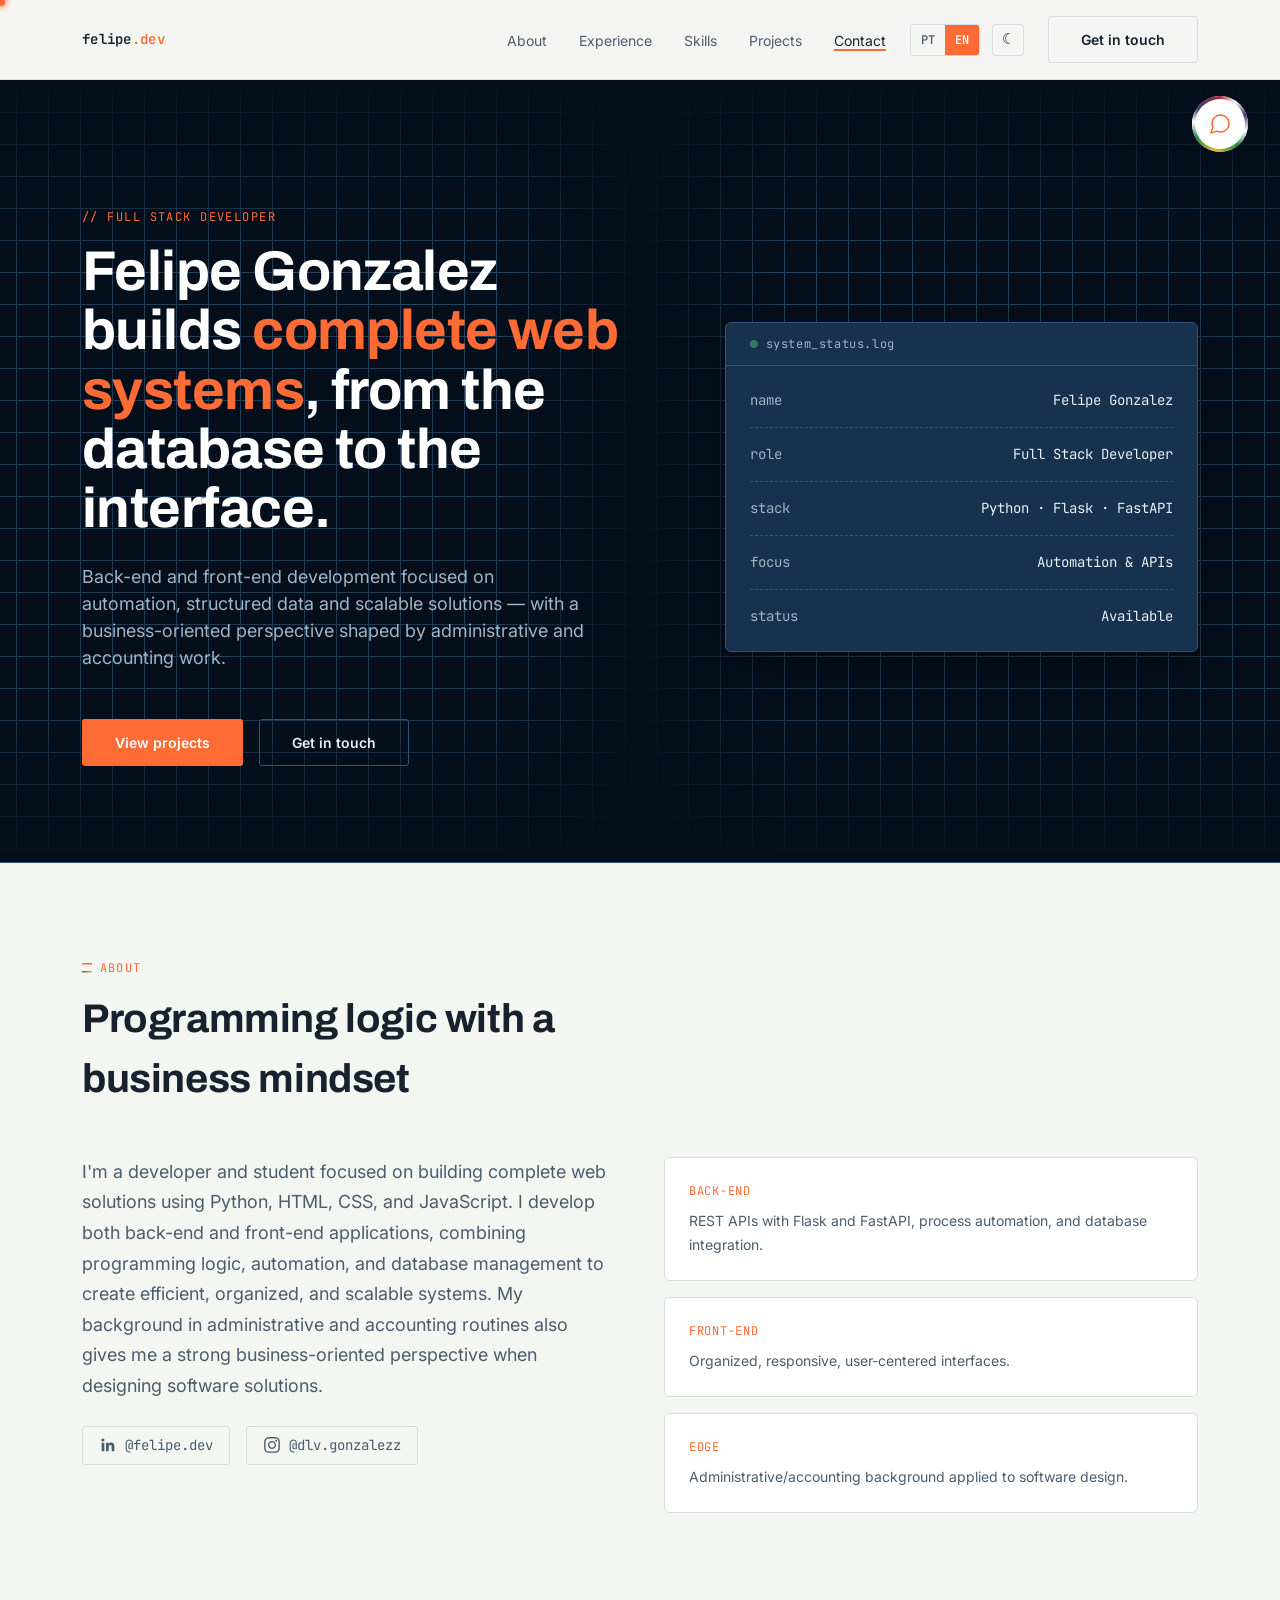
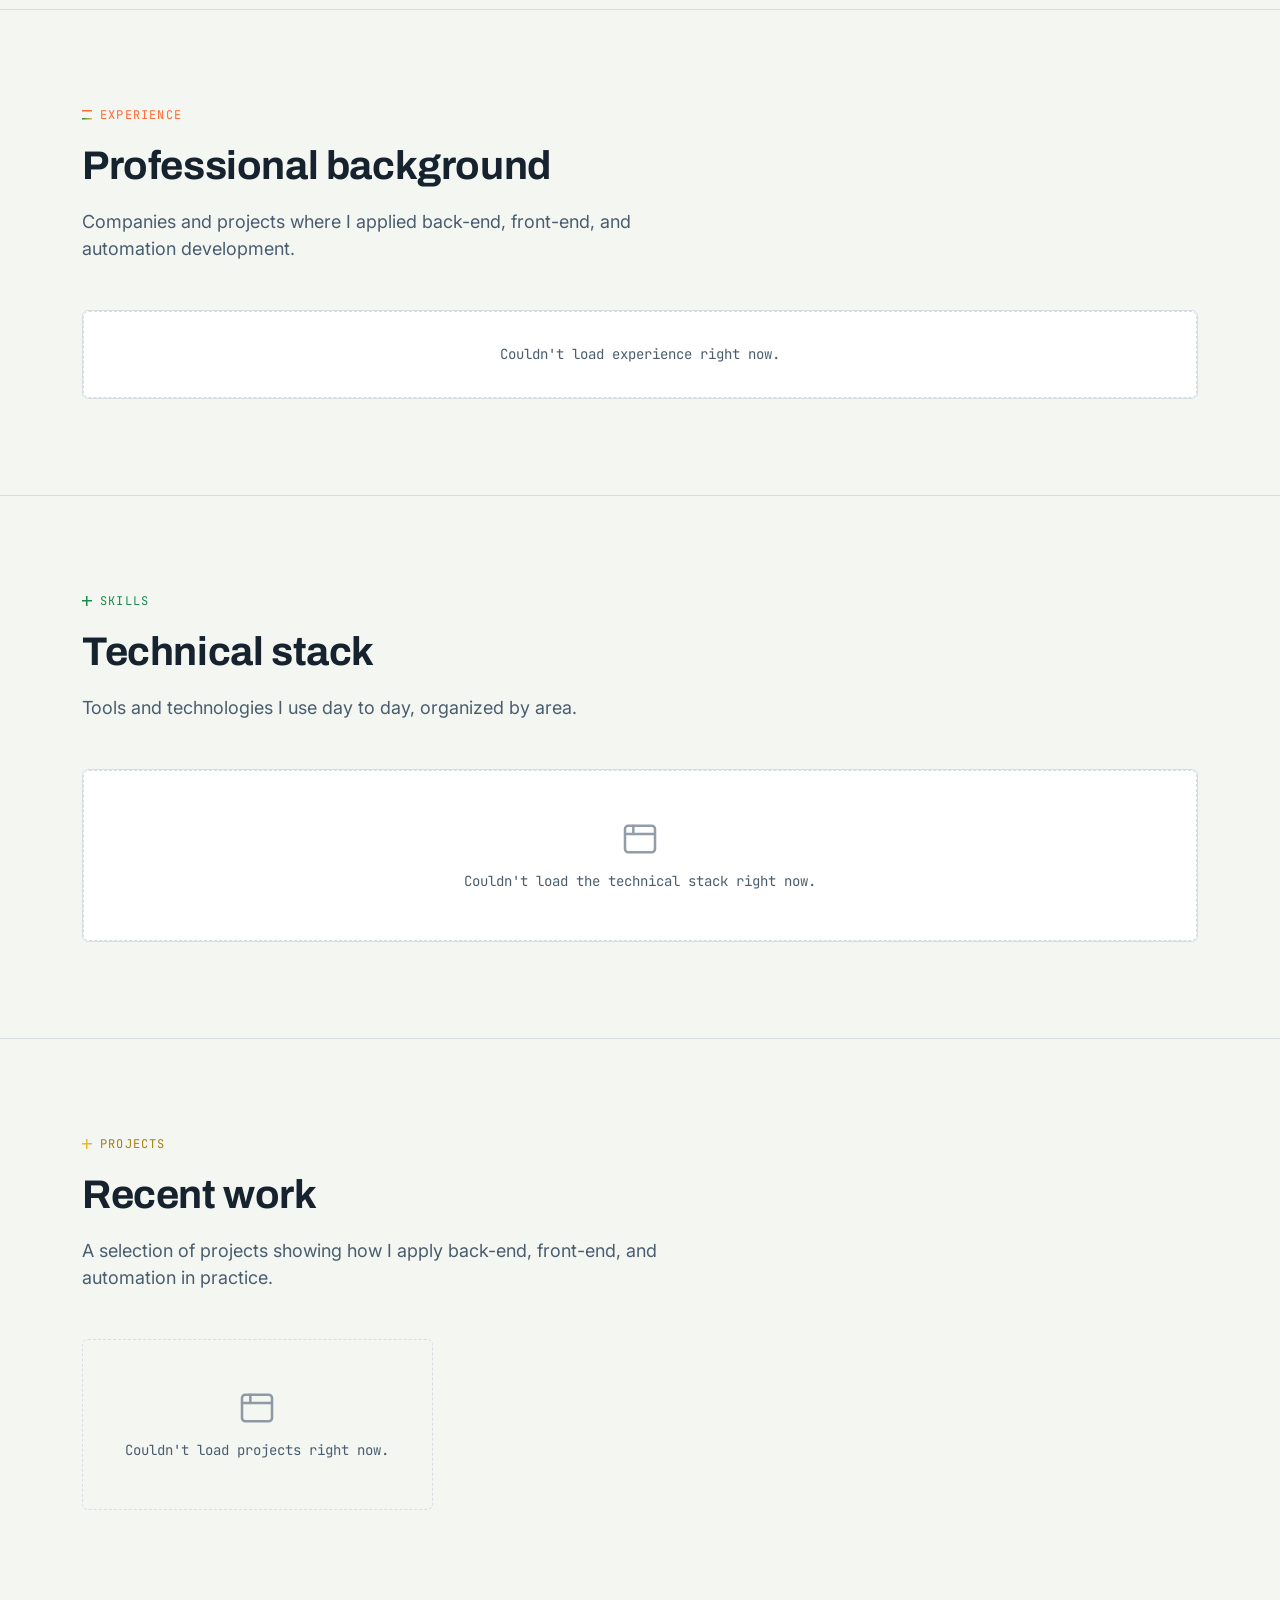
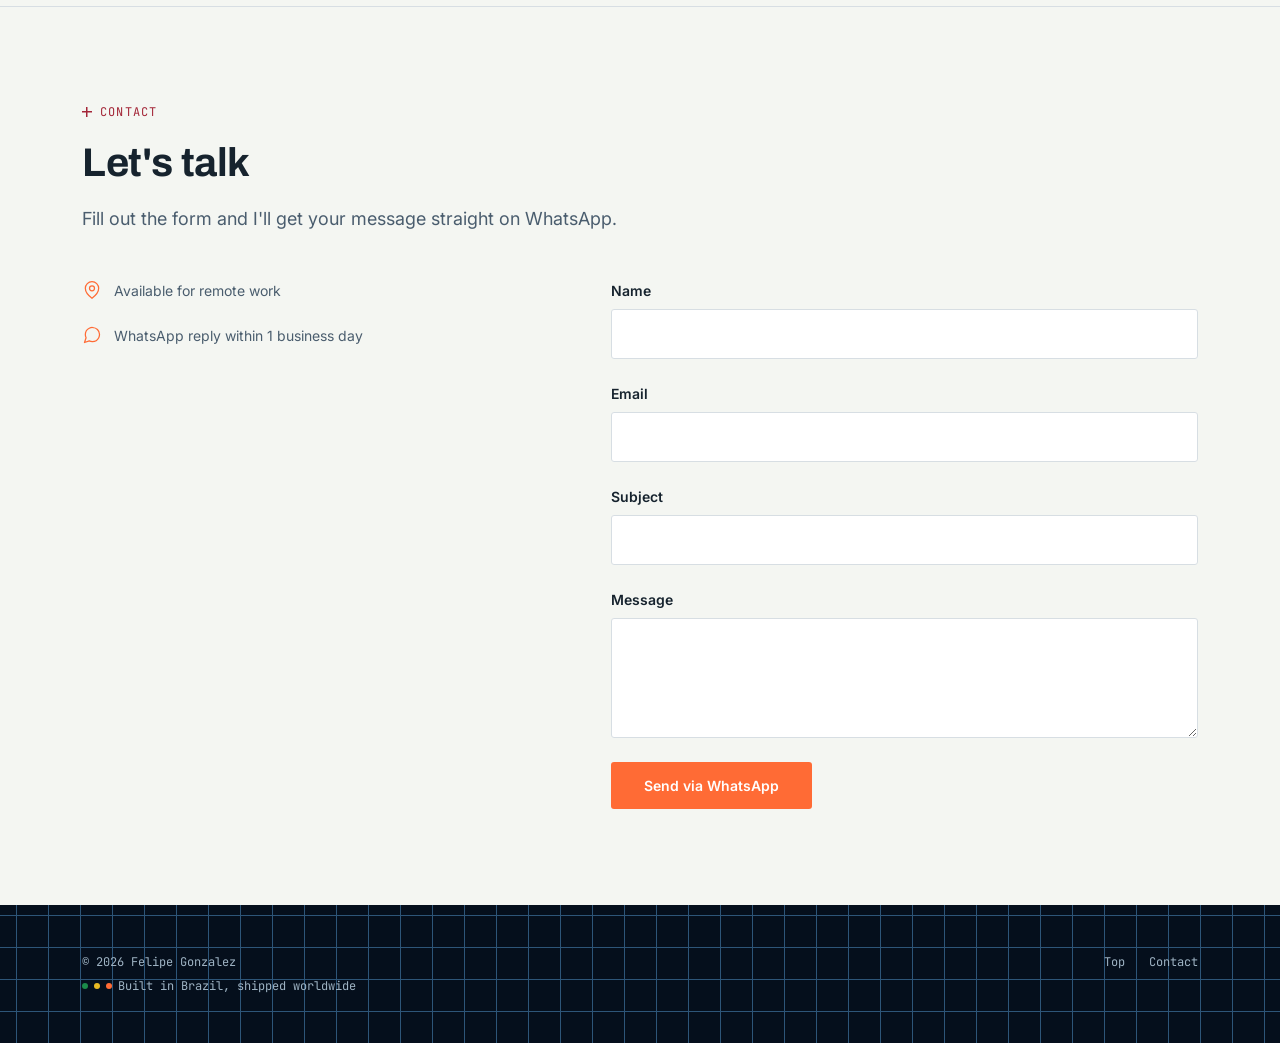
==== commit cee303c3: "New chat config" ====
--- a/portfolio/frontend/index.html
+++ b/portfolio/frontend/index.html
@@ -50,7 +50,7 @@
       }
     </style>
   </noscript>
-  <script src="../assets/js/custom-cursor.js"></script>
+  <script src="assets/js/custom-cursor.js"></script>
 </head>
 
 <body class="fade-init">
@@ -361,6 +361,7 @@
   <script src="assets/js/render-projects.js"></script>
   <script src="assets/js/legal-popup.js"></script>
   <script src="assets/js/contact-form.js"></script>
+  <script src="assets/js/chat-widget.js"></script>
 </body>
 
 </html>
--- a/portfolio/frontend/assets/css/style.css
+++ b/portfolio/frontend/assets/css/style.css
@@ -1081,6 +1081,46 @@
     flex-direction: column;
     align-items: flex-start;
     gap: var(--space-3);
+  }
+}
+
+/* ===== MOBILE BREATHING ROOM (mais espaço, menos "apertado") ===== */
+@media (max-width: 640px) {
+  .container {
+    padding-inline: var(--space-5);
+  }
+
+  .section-head {
+    margin-bottom: var(--space-6);
+  }
+
+  .about-grid,
+  .contact-grid {
+    gap: var(--space-8);
+  }
+
+  .about-facts {
+    gap: var(--space-5);
+  }
+
+  .skills-row + .skills-row {
+    margin-top: 0;
+  }
+
+  .experience-item + .experience-item {
+    margin-top: var(--space-5);
+  }
+
+  .projects-grid {
+    gap: var(--space-6);
+  }
+
+  .social-links {
+    gap: var(--space-3);
+  }
+
+  .form-field {
+    margin-bottom: var(--space-6);
   }
 }
 
@@ -2137,4 +2177,225 @@
   .cursor-dot {
     display: none;
   }
+}
+
+
+/* ===== CHAT WIDGET ===== */
+.chat-widget {
+  position: fixed;
+  top: 96px;
+  right: var(--space-6);
+  z-index: 998;
+}
+
+@media (max-width: 640px) {
+  .chat-widget {
+    top: 80px;
+    right: var(--space-4);
+  }
+}
+
+.chat-toggle-wrap {
+  animation: chat-toggle-float 3s ease-in-out infinite;
+}
+
+.chat-toggle {
+  position: relative;
+  width: 56px;
+  height: 56px;
+  border-radius: 50%;
+  border: none;
+  background: var(--color-surface);
+  color: var(--color-accent);
+  cursor: pointer;
+  display: flex;
+  align-items: center;
+  justify-content: center;
+  isolation: isolate;
+  overflow: hidden;
+  box-shadow: 0 4px 16px rgba(5, 15, 28, 0.25);
+  transition: transform 0.2s ease;
+}
+
+.chat-toggle svg {
+  width: 24px;
+  height: 24px;
+}
+
+.chat-toggle:hover {
+  transform: scale(1.08);
+}
+
+.chat-toggle:active {
+  transform: scale(0.94);
+}
+
+/* Rotating BR/USA conic-gradient ring — same technique as .admin-stat-card::before */
+.chat-toggle::before {
+  content: "";
+  position: absolute;
+  z-index: -2;
+  top: 50%;
+  left: 50%;
+  width: 220%;
+  height: 220%;
+  transform: translate(-50%, -50%) rotate(0deg);
+  background: conic-gradient(
+    from 0deg,
+    var(--color-usa-red) 0deg,
+    #ffffff 35deg,
+    var(--color-usa-blue) 70deg,
+    #ffffff 105deg,
+    var(--color-brasil-green) 140deg,
+    var(--color-brasil-yellow) 190deg,
+    var(--color-brasil-green) 240deg,
+    #ffffff 275deg,
+    var(--color-usa-blue) 305deg,
+    var(--color-usa-red) 360deg
+  );
+  animation: chat-toggle-border-spin 5s linear infinite;
+}
+
+.chat-toggle::after {
+  content: "";
+  position: absolute;
+  z-index: -1;
+  inset: 3px;
+  background: var(--color-surface);
+  border-radius: 50%;
+}
+
+@keyframes chat-toggle-border-spin {
+  to { transform: translate(-50%, -50%) rotate(360deg); }
+}
+
+@keyframes chat-toggle-float {
+  0%, 100% { transform: translateY(0); }
+  50% { transform: translateY(-6px); }
+}
+
+@media (prefers-reduced-motion: reduce) {
+  .chat-toggle::before,
+  .chat-toggle-wrap {
+    animation: none;
+  }
+}
+
+.chat-panel {
+  position: absolute;
+  top: 68px;
+  right: 0;
+  width: min(320px, calc(100vw - var(--space-8)));
+  max-height: 420px;
+  background: var(--color-surface);
+  border: var(--border-w) solid var(--color-border);
+  border-radius: var(--radius-md);
+  box-shadow: 0 12px 32px rgba(5, 15, 28, 0.28);
+  display: flex;
+  flex-direction: column;
+  opacity: 0;
+  transform: translateY(-8px);
+  pointer-events: none;
+  transition: opacity var(--transition-base), transform var(--transition-base);
+}
+
+.chat-panel.is-open {
+  opacity: 1;
+  transform: translateY(0);
+  pointer-events: auto;
+}
+
+.chat-panel-header {
+  padding: var(--space-3) var(--space-4);
+  font-weight: 600;
+  font-size: var(--fs-sm);
+  border-bottom: var(--border-w) solid var(--color-border);
+}
+
+.chat-messages {
+  flex: 1;
+  min-height: 160px;
+  max-height: 240px;
+  overflow-y: auto;
+  padding: var(--space-3) var(--space-4);
+  display: flex;
+  flex-direction: column;
+  gap: var(--space-2);
+}
+
+.chat-bubble {
+  max-width: 85%;
+  padding: var(--space-2) var(--space-3);
+  border-radius: var(--radius-md);
+  font-size: var(--fs-sm);
+  word-wrap: break-word;
+  white-space: pre-wrap;
+}
+
+.chat-bubble-visitor {
+  align-self: flex-end;
+  background: var(--color-accent);
+  color: #fff;
+}
+
+.chat-bubble-admin {
+  align-self: flex-start;
+  background: var(--color-bg);
+  color: var(--color-text);
+}
+
+.chat-turnstile {
+  padding: 0 var(--space-4);
+}
+
+.chat-turnstile:empty {
+  padding: 0;
+}
+
+.chat-status {
+  min-height: 18px;
+  padding: 0 var(--space-4);
+  font-size: var(--fs-xs, 12px);
+  color: var(--color-text-muted);
+}
+
+.chat-form {
+  display: flex;
+  gap: var(--space-2);
+  padding: var(--space-3) var(--space-4);
+  border-top: var(--border-w) solid var(--color-border);
+}
+
+.chat-honeypot {
+  position: absolute;
+  left: -9999px;
+  width: 0;
+  height: 0;
+  opacity: 0;
+}
+
+.chat-input {
+  flex: 1;
+  resize: none;
+  border: var(--border-w) solid var(--color-border);
+  border-radius: var(--radius-sm, 6px);
+  padding: var(--space-2);
+  font: inherit;
+  color: var(--color-text);
+  background: var(--color-surface);
+}
+
+.chat-send {
+  border: none;
+  border-radius: var(--radius-sm, 6px);
+  padding: 0 var(--space-3);
+  background: var(--color-accent);
+  color: #fff;
+  font-weight: 600;
+  cursor: pointer;
+}
+
+.chat-send:disabled {
+  opacity: 0.6;
+  cursor: not-allowed;
 }
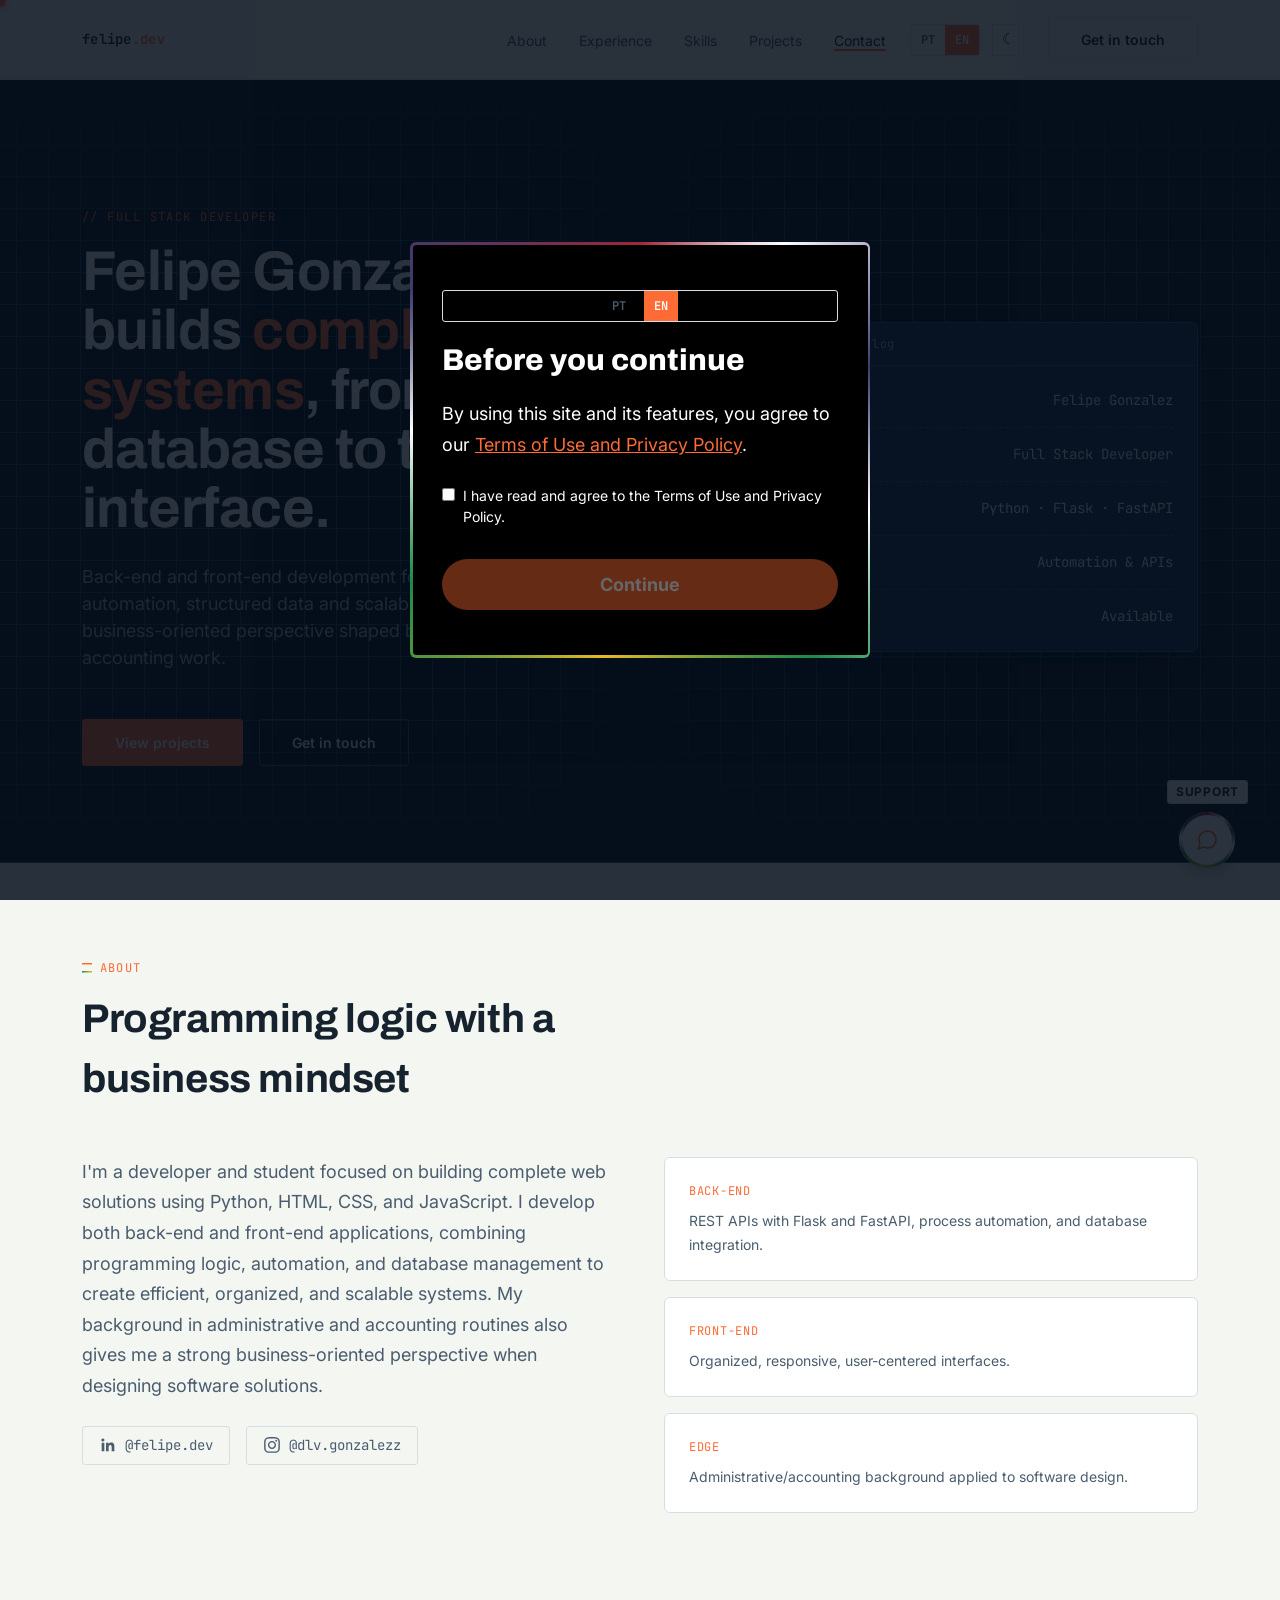
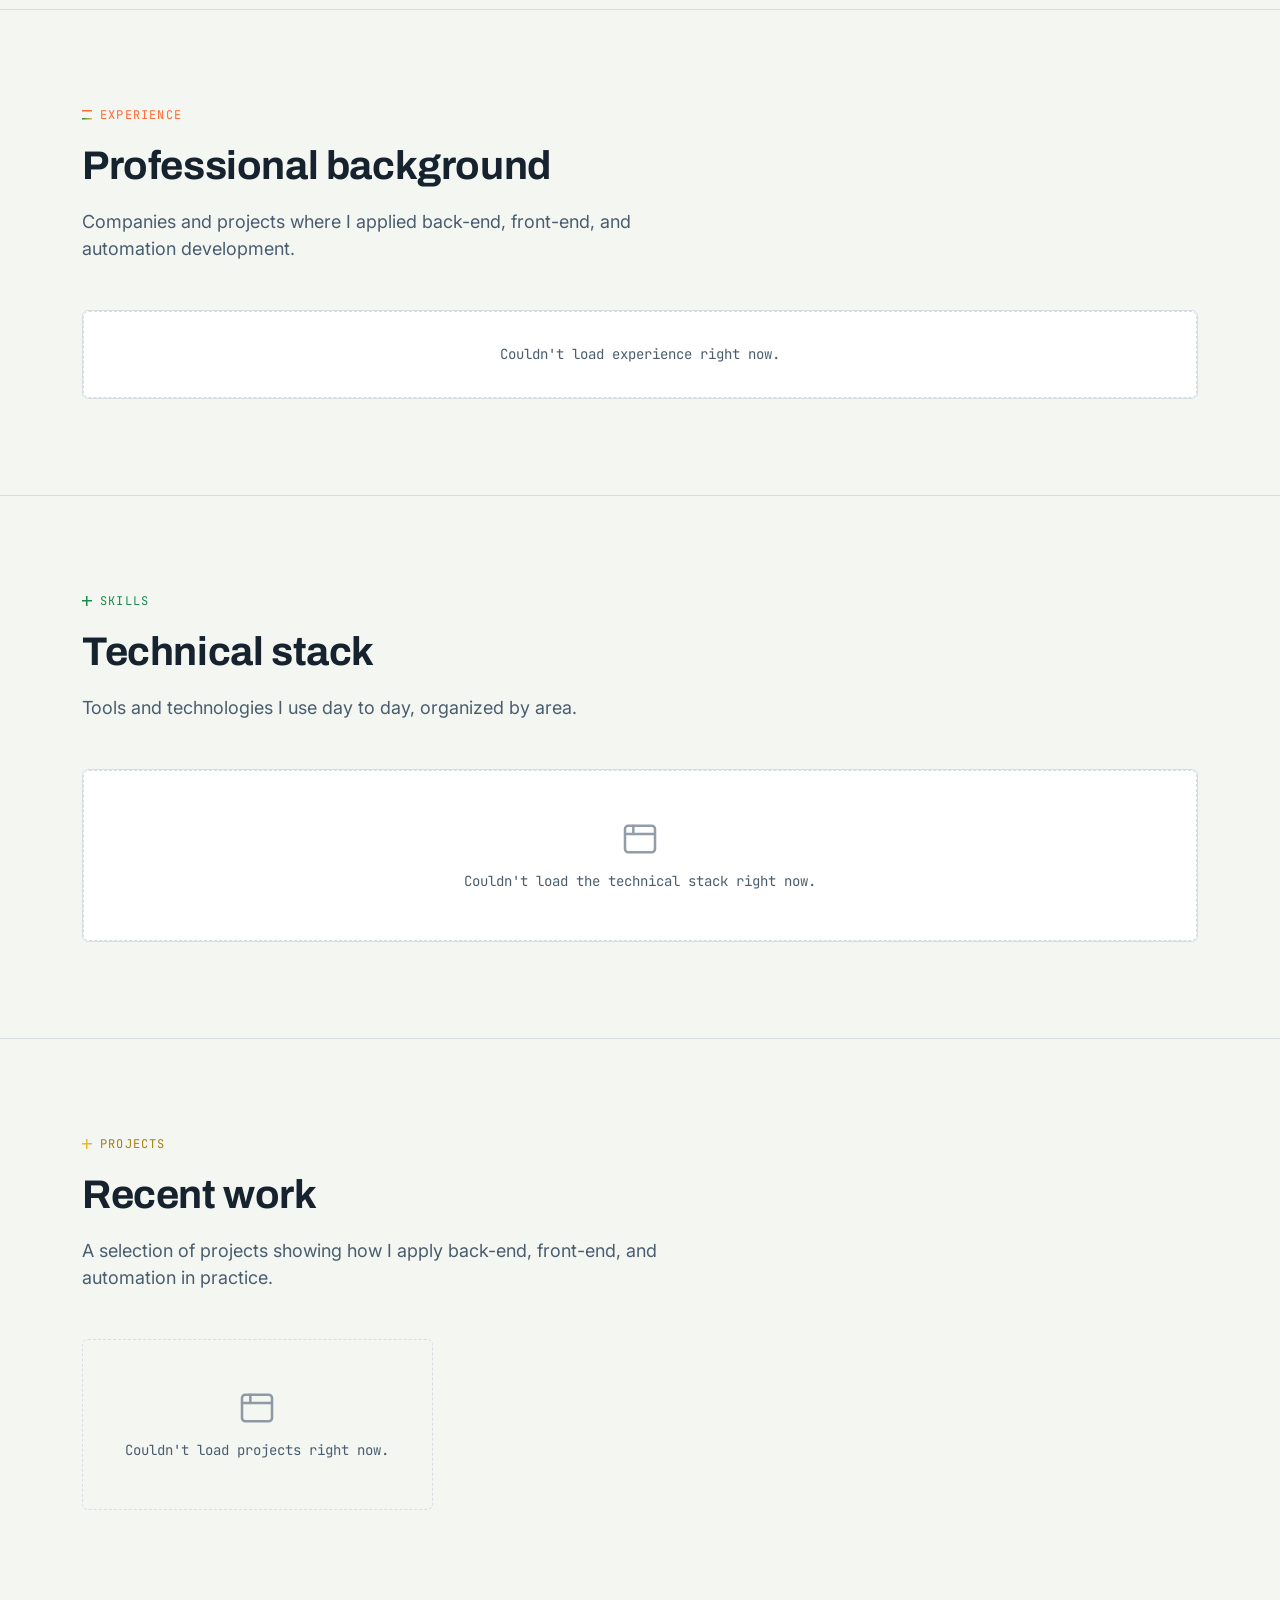
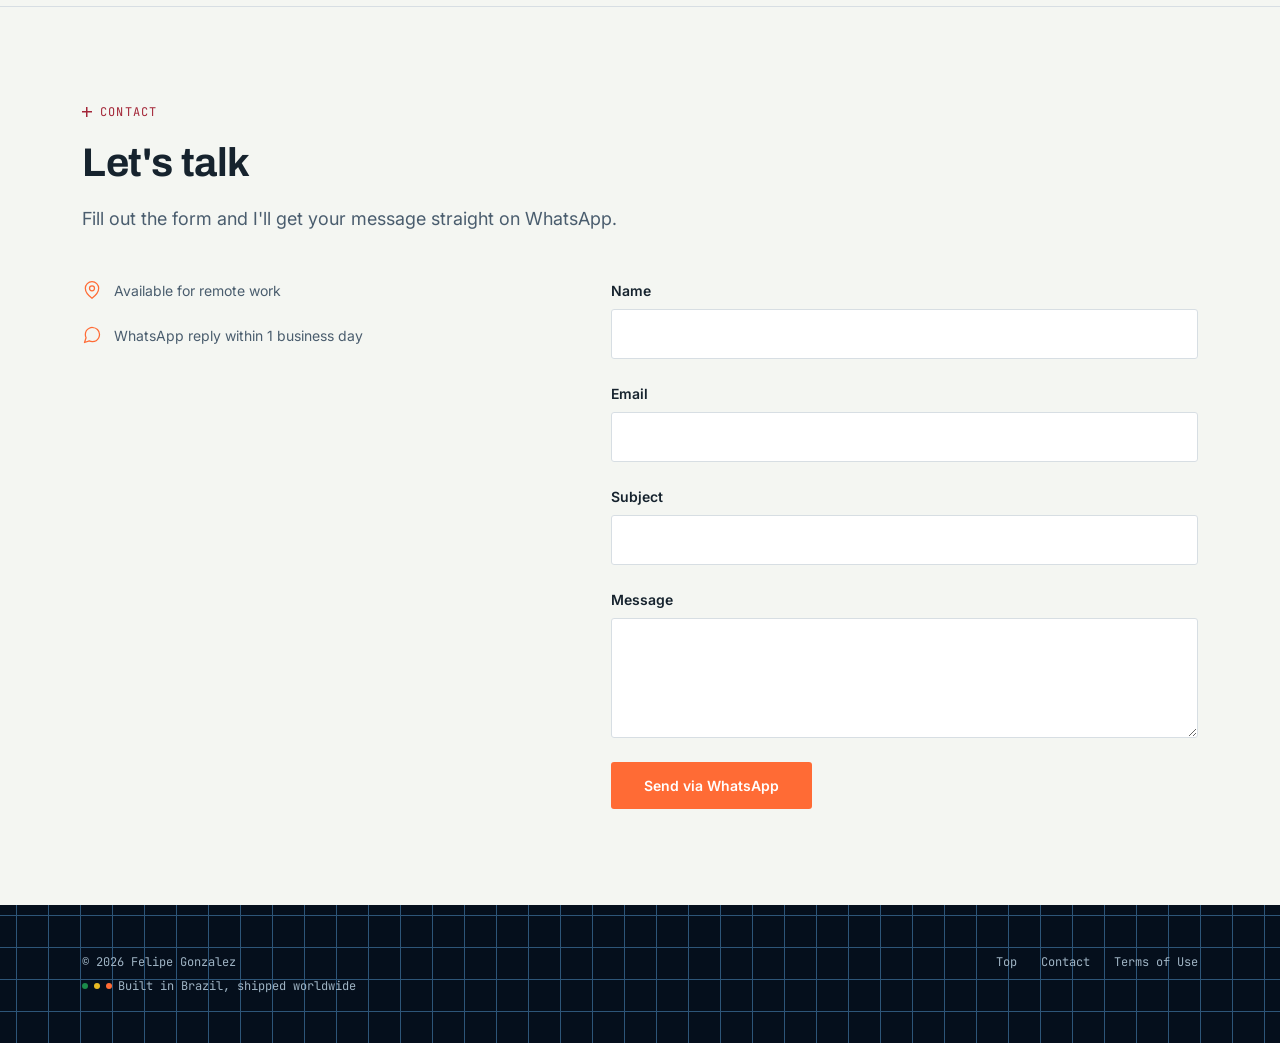
==== commit 4364f005: "Bugs fixed." ====
--- a/portfolio/frontend/index.html
+++ b/portfolio/frontend/index.html
@@ -54,6 +54,23 @@
 </head>
 
 <body class="fade-init">
+  <div class="consent-gate-overlay" id="consentGateOverlay">
+    <div class="consent-gate">
+      <div class="lang-toggle consent-gate-lang" role="group" aria-label="Language">
+        <button type="button" data-lang="pt">PT</button>
+        <button type="button" data-lang="en">EN</button>
+      </div>
+      <p class="consent-gate-title" data-i18n="consent.title">Antes de continuar</p>
+      <p class="consent-gate-text" data-i18n-html="consent.text">Ao usufruir deste site e suas utilidades, você
+        concorda com nossos <a href="termos.html" target="_blank" rel="noopener">Termos de Uso e Privacidade</a>.</p>
+      <label class="consent-gate-checkbox">
+        <input type="checkbox" id="consentGateCheckbox">
+        <span data-i18n="consent.checkbox">Li e concordo com os Termos de Uso e Privacidade.</span>
+      </label>
+      <button type="button" class="consent-gate-button" id="consentGateButton" disabled
+        data-i18n="consent.button">Continuar</button>
+    </div>
+  </div>
   <div class="scroll-progress" id="scrollProgress"></div>
   <div class="cursor-dot" id="cursorDot"></div>
   <header class="header">
@@ -340,6 +357,7 @@
       <div class="footer-links">
         <a href="#top" data-i18n="footer.top">Topo</a>
         <a href="#contato" data-i18n="footer.contact">Contato</a>
+        <a href="termos.html" target="_blank" rel="noopener" data-i18n="footer.terms">Termos de Uso</a>
       </div>
     </div>
   </footer>
@@ -362,6 +380,7 @@
   <script src="assets/js/legal-popup.js"></script>
   <script src="assets/js/contact-form.js"></script>
   <script src="assets/js/chat-widget.js"></script>
+  <script src="assets/js/consent-gate.js"></script>
 </body>
 
 </html>
--- a/portfolio/frontend/assets/css/style.css
+++ b/portfolio/frontend/assets/css/style.css
@@ -2183,20 +2183,53 @@
 /* ===== CHAT WIDGET ===== */
 .chat-widget {
   position: fixed;
-  top: 96px;
+  bottom: var(--space-6);
   right: var(--space-6);
   z-index: 998;
 }
 
 @media (max-width: 640px) {
   .chat-widget {
-    top: 80px;
+    bottom: var(--space-4);
     right: var(--space-4);
   }
+
+  .chat-toggle {
+    width: 48px;
+    height: 48px;
+  }
+
+  .chat-toggle svg {
+    width: 20px;
+    height: 20px;
+  }
+
+  .chat-toggle-label {
+    font-size: 0.65rem;
+    padding: 2px var(--space-1);
+  }
 }
 
 .chat-toggle-wrap {
+  display: flex;
+  flex-direction: column;
+  align-items: center;
+  gap: var(--space-2);
   animation: chat-toggle-float 3s ease-in-out infinite;
+}
+
+.chat-toggle-label {
+  font-size: var(--fs-xs, 0.75rem);
+  font-weight: 700;
+  letter-spacing: 0.06em;
+  color: var(--color-text);
+  background: var(--color-surface);
+  border: var(--border-w) solid var(--color-border);
+  border-radius: var(--radius-sm, 4px);
+  padding: 2px var(--space-2);
+  box-shadow: 0 4px 12px rgba(5, 15, 28, 0.2);
+  white-space: nowrap;
+  pointer-events: none;
 }
 
 .chat-toggle {
@@ -2276,33 +2309,173 @@
 
 @media (prefers-reduced-motion: reduce) {
   .chat-toggle::before,
-  .chat-toggle-wrap {
+  .chat-toggle-wrap,
+  .chat-panel::before,
+  .chat-warning-bubble {
     animation: none;
   }
 }
 
+.chat-panel-title {
+  flex: 1;
+}
+
+.chat-panel-close {
+  border: none;
+  background: transparent;
+  color: var(--color-text-muted);
+  font-size: 1.25rem;
+  line-height: 1;
+  cursor: pointer;
+  padding: 0 var(--space-1);
+}
+
+.chat-panel-close:hover {
+  color: var(--color-text);
+}
+.chat-backdrop {
+  position: fixed;
+  inset: 0;
+  background: rgba(5, 15, 28, 0);
+  z-index: 997;
+  opacity: 0;
+  pointer-events: none;
+  transition: opacity var(--transition-base), background var(--transition-base);
+}
+
+.chat-backdrop.is-open {
+  background: rgba(5, 15, 28, 0.85);
+  opacity: 1;
+  pointer-events: auto;
+}
+
+.chat-popup-stack {
+  position: fixed;
+  top: 50%;
+  left: 50%;
+  z-index: 999;
+  display: flex;
+  flex-direction: column;
+  align-items: center;
+  gap: var(--space-2);
+  width: min(420px, calc(100vw - var(--space-8)));
+  max-height: calc(100dvh - var(--space-8));
+  opacity: 0;
+  transform: translate(-50%, -50%) translateY(8px);
+  pointer-events: none;
+  transition: opacity var(--transition-base), transform var(--transition-base);
+}
+
+.chat-popup-stack.is-open {
+  opacity: 1;
+  transform: translate(-50%, -50%) translateY(0);
+  pointer-events: auto;
+}
+
+@media (max-width: 640px) {
+  .chat-popup-stack {
+    width: calc(100vw - var(--space-4) * 2);
+    max-height: calc(100dvh - var(--space-6) * 2);
+    gap: var(--space-1);
+  }
+}
+
+.chat-warning-bubble {
+  width: 100%;
+  flex-shrink: 0;
+  background: #000000;
+  border: 2px solid #FF1A1A;
+  border-radius: var(--radius-sm, 4px);
+  padding: var(--space-3) var(--space-4);
+  font-family: var(--font-mono);
+  font-size: var(--fs-sm);
+  font-weight: 700;
+  text-transform: uppercase;
+  letter-spacing: 0.03em;
+  line-height: 1.4;
+  color: #FF3B3B;
+  text-shadow: 0 0 6px rgba(255, 40, 40, 0.7);
+  animation: chat-warning-pulse 1.6s ease-in-out infinite;
+}
+
+@media (max-width: 480px) {
+  .chat-warning-bubble {
+    padding: var(--space-2) var(--space-3);
+    font-size: 0.7rem;
+    letter-spacing: 0.02em;
+    line-height: 1.35;
+  }
+}
+
+.chat-warning-label {
+  color: #FFEB3B;
+  text-shadow: 0 0 6px rgba(255, 235, 59, 0.8);
+}
+
+@keyframes chat-warning-pulse {
+  0%, 100% {
+    border-color: #FF1A1A;
+    box-shadow: 0 0 8px rgba(255, 26, 26, 0.35);
+  }
+  50% {
+    border-color: #FF6B6B;
+    box-shadow: 0 0 18px rgba(255, 60, 60, 0.85);
+  }
+}
+
 .chat-panel {
-  position: absolute;
-  top: 68px;
-  right: 0;
-  width: min(320px, calc(100vw - var(--space-8)));
-  max-height: 420px;
+  position: relative;
+  width: 100%;
+  max-height: 520px;
+  min-height: 0;
   background: var(--color-surface);
-  border: var(--border-w) solid var(--color-border);
   border-radius: var(--radius-md);
   box-shadow: 0 12px 32px rgba(5, 15, 28, 0.28);
   display: flex;
   flex-direction: column;
-  opacity: 0;
-  transform: translateY(-8px);
-  pointer-events: none;
-  transition: opacity var(--transition-base), transform var(--transition-base);
-}
-
-.chat-panel.is-open {
-  opacity: 1;
-  transform: translateY(0);
-  pointer-events: auto;
+  overflow: hidden;
+  isolation: isolate;
+}
+
+@media (max-width: 640px) {
+  .chat-panel {
+    max-height: none;
+    flex: 1 1 auto;
+  }
+}
+
+.chat-panel::before {
+  content: "";
+  position: absolute;
+  z-index: -2;
+  top: 50%;
+  left: 50%;
+  width: 220%;
+  height: 220%;
+  transform: translate(-50%, -50%) rotate(0deg);
+  background: conic-gradient(
+    from 0deg,
+    var(--color-usa-red) 0deg,
+    #ffffff 35deg,
+    var(--color-usa-blue) 70deg,
+    #ffffff 105deg,
+    var(--color-brasil-green) 140deg,
+    var(--color-brasil-yellow) 190deg,
+    var(--color-brasil-green) 240deg,
+    #ffffff 275deg,
+    var(--color-usa-blue) 305deg,
+    var(--color-usa-red) 360deg
+  );
+  animation: chat-toggle-border-spin 5s linear infinite;
+}
+
+.chat-panel::after {
+  content: "";
+  position: absolute;
+  z-index: -1;
+  inset: 3px;
+  background: var(--color-surface);
+  border-radius: calc(var(--radius-md) - 2px);
 }
 
 .chat-panel-header {
@@ -2310,6 +2483,10 @@
   font-weight: 600;
   font-size: var(--fs-sm);
   border-bottom: var(--border-w) solid var(--color-border);
+  display: flex;
+  align-items: center;
+  justify-content: space-between;
+  gap: var(--space-2);
 }
 
 .chat-messages {
@@ -2398,4 +2575,138 @@
 .chat-send:disabled {
   opacity: 0.6;
   cursor: not-allowed;
+}
+
+/* ===== CONSENT GATE (blocking terms popup) ===== */
+.consent-gate-overlay {
+  position: fixed;
+  inset: 0;
+  z-index: 5000;
+  display: flex;
+  align-items: center;
+  justify-content: center;
+  padding: var(--space-6);
+  background: rgba(5, 15, 28, 0.85);
+  opacity: 0;
+  pointer-events: none;
+  transition: opacity var(--transition-base);
+}
+
+.consent-gate-overlay.is-open {
+  opacity: 1;
+  pointer-events: auto;
+}
+
+.consent-gate {
+  position: relative;
+  z-index: 0;
+  isolation: isolate;
+  max-width: 460px;
+  width: 100%;
+  background: #000000;
+  border-radius: var(--radius-md);
+  padding: var(--space-8) var(--space-6);
+  overflow: hidden;
+}
+
+.consent-gate::before {
+  content: "";
+  position: absolute;
+  z-index: -2;
+  top: 50%;
+  left: 50%;
+  width: 220%;
+  height: 220%;
+  transform: translate(-50%, -50%);
+  background: conic-gradient(from 0deg,
+      var(--color-usa-red) 0deg,
+      #ffffff 35deg,
+      var(--color-usa-blue) 70deg,
+      #ffffff 105deg,
+      var(--color-brasil-green) 140deg,
+      var(--color-brasil-yellow) 190deg,
+      var(--color-brasil-green) 240deg,
+      #ffffff 275deg,
+      var(--color-usa-blue) 305deg,
+      var(--color-usa-red) 360deg);
+  animation: admin-stat-border-spin 5s linear infinite;
+}
+
+.consent-gate::after {
+  content: "";
+  position: absolute;
+  z-index: -1;
+  inset: 2.5px;
+  background: #000000;
+  border-radius: calc(var(--radius-md) - 2.5px);
+}
+
+.consent-gate-title {
+  color: #ffffff;
+  font-family: var(--font-display);
+  font-size: var(--fs-xl);
+  font-weight: 800;
+  margin-bottom: var(--space-4);
+}
+
+.consent-gate-text {
+  color: #ffffff;
+  font-size: var(--fs-md);
+  line-height: 1.7;
+  margin-bottom: var(--space-5);
+}
+
+.consent-gate-text a {
+  color: var(--color-accent);
+  text-decoration: underline;
+}
+
+.consent-gate-checkbox {
+  display: flex;
+  align-items: flex-start;
+  gap: var(--space-2);
+  color: #ffffff;
+  font-size: var(--fs-sm);
+  margin-bottom: var(--space-6);
+  cursor: pointer;
+}
+
+.consent-gate-checkbox input {
+  margin-top: 3px;
+}
+
+.consent-gate-button {
+  display: block;
+  width: 100%;
+  padding: var(--space-3);
+  border-radius: 999px;
+  border: none;
+  background: var(--color-accent);
+  color: #ffffff;
+  font-weight: 700;
+  font-size: var(--fs-md);
+  cursor: pointer;
+  transition: background-color var(--transition-fast), opacity var(--transition-fast);
+}
+
+.consent-gate-button:hover:not(:disabled) {
+  background: var(--color-accent-strong);
+}
+
+.consent-gate-button:disabled {
+  opacity: 0.4;
+  cursor: not-allowed;
+}
+
+@media (prefers-reduced-motion: reduce) {
+  .consent-gate::before {
+    animation: none;
+  }
+}
+
+.consent-gate-lang {
+  display: flex;
+  justify-content: center;
+  gap: var(--space-2);
+  margin-bottom: var(--space-4);
 }
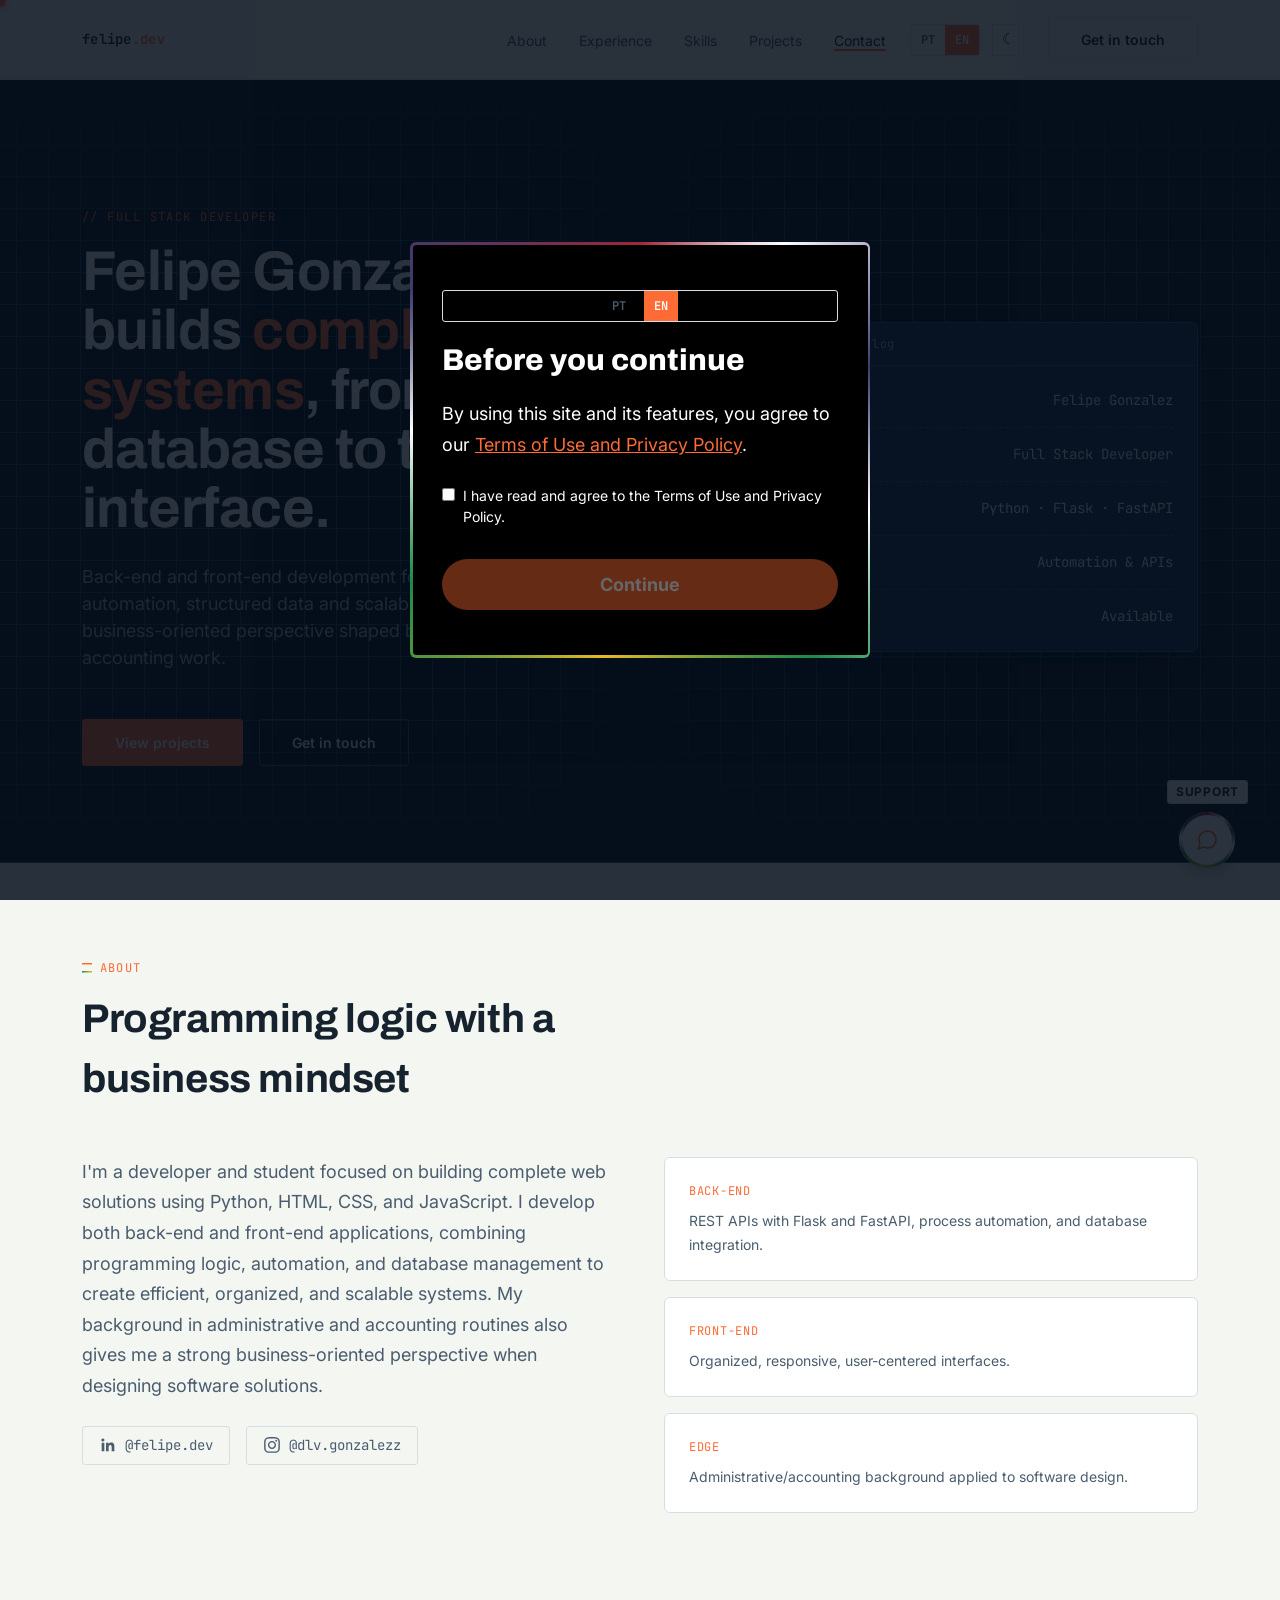
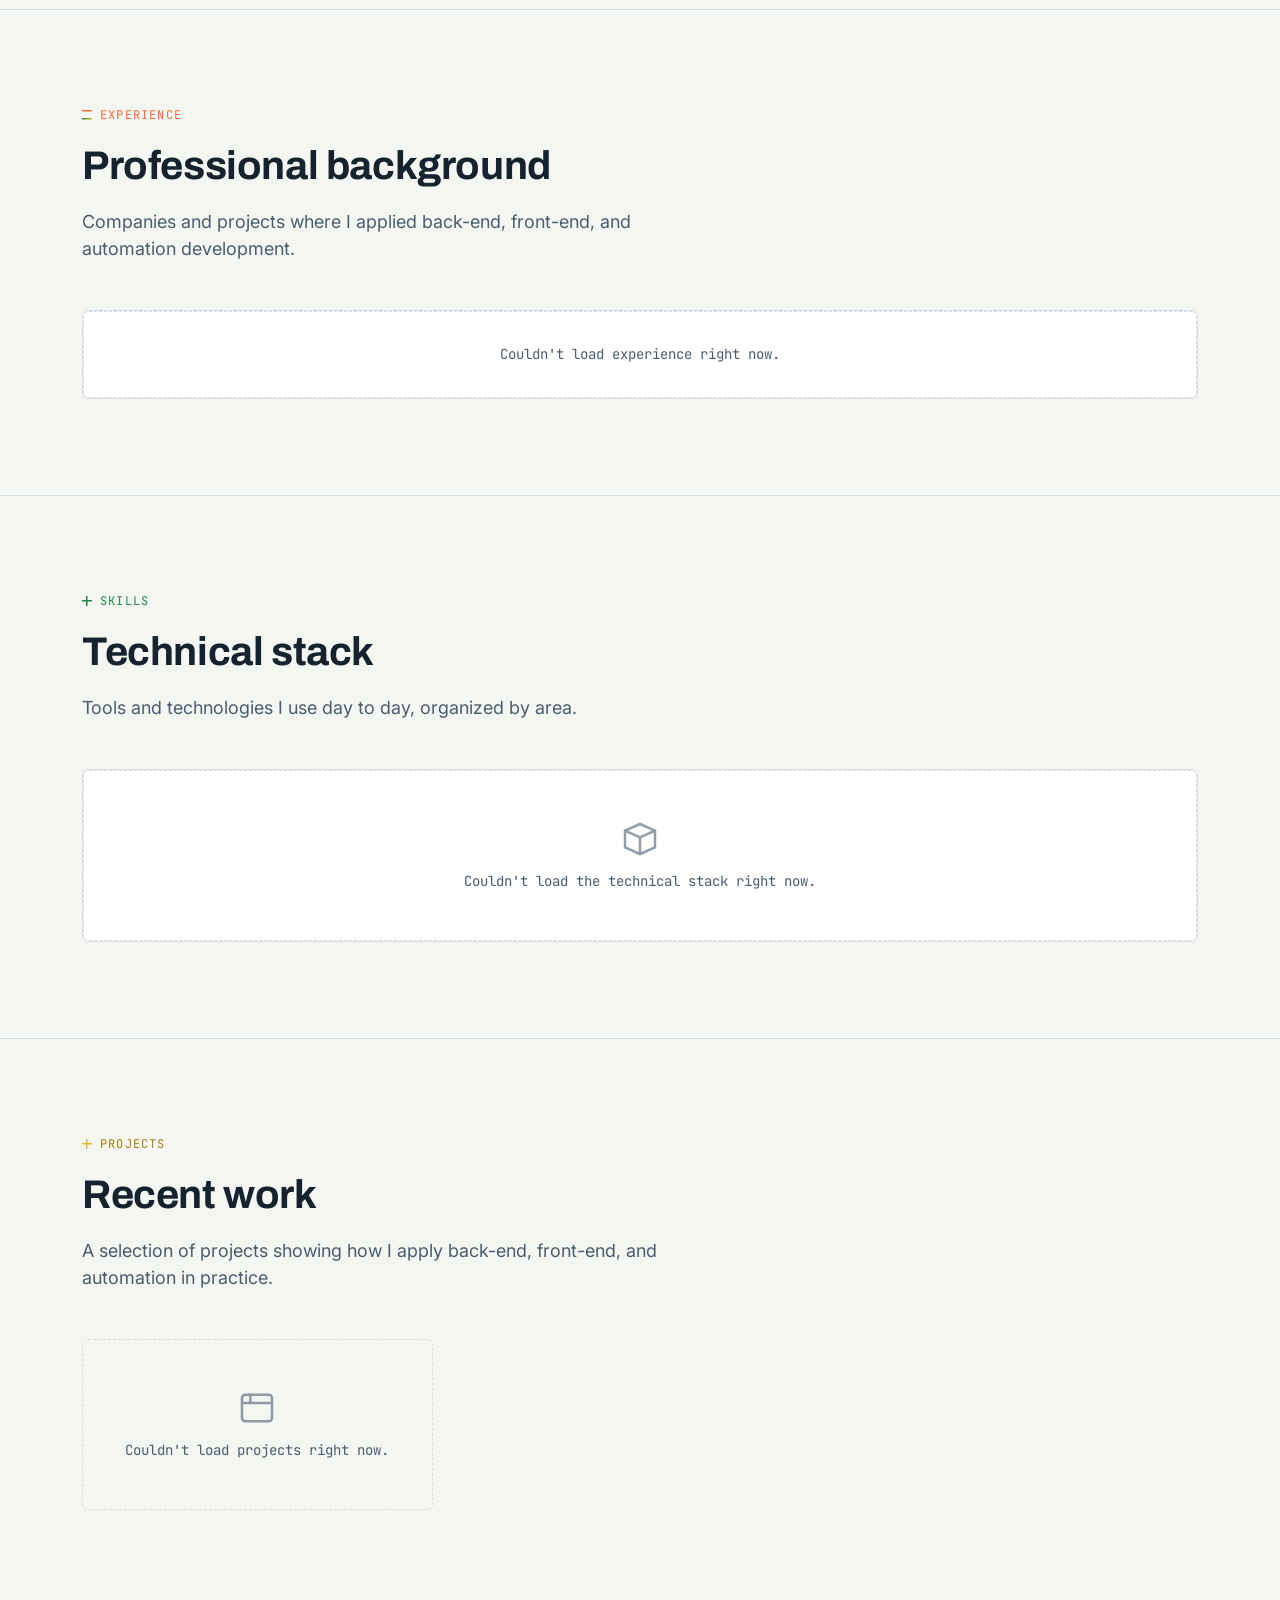
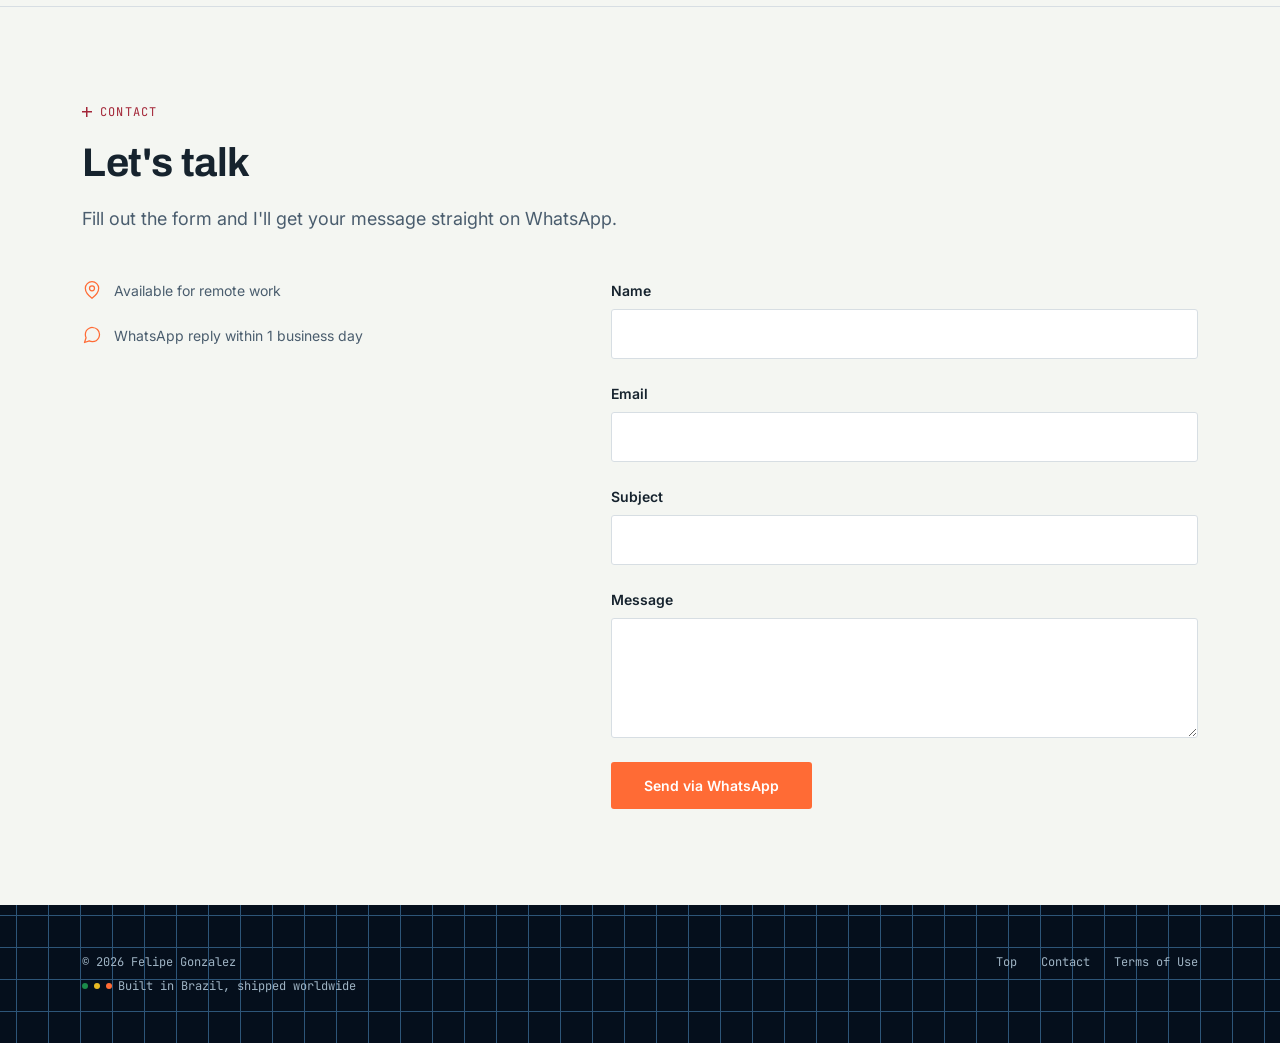
==== commit 672ee924: "Cursor fixed." ====
--- a/portfolio/frontend/index.html
+++ b/portfolio/frontend/index.html
@@ -50,7 +50,6 @@
       }
     </style>
   </noscript>
-  <script src="assets/js/custom-cursor.js"></script>
 </head>
 
 <body class="fade-init">
@@ -72,7 +71,6 @@
     </div>
   </div>
   <div class="scroll-progress" id="scrollProgress"></div>
-  <div class="cursor-dot" id="cursorDot"></div>
   <header class="header">
     <nav class="nav container">
       <a href="#top" class="nav-logo">felipe<span>.dev</span></a>
@@ -231,7 +229,7 @@
       </div>
     </section>
 
-    <!-- EXPERIÊNCIA -->
+    <!-- EXPERIENCE -->
     <section class="section" id="experiencia">
       <div class="container">
         <div class="section-head reveal">
@@ -263,7 +261,7 @@
       </div>
     </section>
 
-    <!-- PROJETOS -->
+    <!-- PROJECTS -->
     <section class="section" id="projetos">
       <div class="container">
         <div class="section-head reveal">
@@ -279,7 +277,7 @@
       </div>
     </section>
 
-    <!-- CONTATO -->
+    <!-- CONTACT -->
     <section class="section" id="contato" style="border-bottom: none;">
       <div class="container">
         <div class="section-head reveal">
--- a/portfolio/frontend/assets/css/style.css
+++ b/portfolio/frontend/assets/css/style.css
@@ -1103,11 +1103,11 @@
     gap: var(--space-5);
   }
 
-  .skills-row + .skills-row {
+  .skills-row+.skills-row {
     margin-top: 0;
   }
 
-  .experience-item + .experience-item {
+  .experience-item+.experience-item {
     margin-top: var(--space-5);
   }
 
@@ -1486,10 +1486,10 @@
   display: flex;
   align-items: center;
   justify-content: center;
-  background-color: var(--color-blueprint);
+  background-color: color-mix(in srgb, var(--color-blueprint) 65%, black);
   background-image:
-    linear-gradient(var(--color-grid-line) 1px, transparent 1px),
-    linear-gradient(90deg, var(--color-grid-line) 1px, transparent 1px);
+    linear-gradient(rgba(45, 85, 120, 0.35) 1px, transparent 1px),
+    linear-gradient(90deg, rgba(45, 85, 120, 0.35) 1px, transparent 1px);
   background-size: var(--grid-size) var(--grid-size);
   padding: var(--space-6);
 }
@@ -1602,6 +1602,9 @@
 /* ===== Crosshair that follows the mouse on the hero ===== */
 .hero-crosshair {
   position: absolute;
+  top: 0;
+  left: 0;
+  will-change: transform;
   width: 24px;
   height: 24px;
   pointer-events: none;
@@ -2054,61 +2057,36 @@
 }
 
 /* ===== Custom cursor (desktop only) ===== */
-/* Hides the native OS cursor only when the custom cursor-dot is actually
-   active (pointer device + no reduced-motion preference) — mirrors the JS
-   condition in main.js (`hover: hover`) and the .cursor-dot display rule
-   below, so touch devices / reduced-motion users always keep a real cursor. */
-@media (hover: hover) and (prefers-reduced-motion: no-preference) {
-  html {
-    cursor: none;
-  }
-}
-
-.cursor-dot {
-  position: fixed;
-  top: 0;
-  left: 0;
-  width: 8px;
-  height: 8px;
-  border-radius: 50%;
-  background: var(--color-accent);
-  pointer-events: none;
-  z-index: 1001;
-  opacity: 0;
-  transform: translate(-50%, -50%);
-  transition: opacity var(--transition-fast), transform 120ms ease-out;
-}
-
-.cursor-dot::after {
-  content: "";
-  position: absolute;
-  top: 50%;
-  left: 50%;
-  width: 28px;
-  height: 28px;
-  border: 1px solid var(--color-accent);
-  border-radius: 50%;
-  opacity: 0.5;
-  transform: translate(-50%, -50%);
-  transition: width 150ms ease-out, height 150ms ease-out, opacity 150ms ease-out;
-}
-
-.cursor-dot.is-active {
-  opacity: 1;
-}
-
-.cursor-dot.is-pointer::after {
-  width: 40px;
-  height: 40px;
-  opacity: 0.9;
-}
-
-@media (hover: none),
-(prefers-reduced-motion: reduce) {
-  .cursor-dot {
-    display: none;
-  }
-}
+/* Native CSS cursor: drawn by the OS, no JS, zero input latency. Applied only
+   for pointer devices without a reduced-motion preference. */
+   :root {
+    --cursor-default: url("data:image/svg+xml,%3Csvg xmlns='http://www.w3.org/2000/svg' width='32' height='32'%3E%3Ccircle cx='16' cy='16' r='13' fill='none' stroke='%23FF6B35' stroke-opacity='.5'/%3E%3Ccircle cx='16' cy='16' r='4' fill='%23FF6B35'/%3E%3C/svg%3E") 16 16, auto;
+    --cursor-pointer: url("data:image/svg+xml,%3Csvg xmlns='http://www.w3.org/2000/svg' width='32' height='32'%3E%3Ccircle cx='16' cy='16' r='15' fill='none' stroke='%23FF6B35' stroke-opacity='.9'/%3E%3Ccircle cx='16' cy='16' r='4' fill='%23FF6B35'/%3E%3C/svg%3E") 16 16, pointer;
+  }
+  
+  [data-theme="dark"] {
+    --cursor-default: url("data:image/svg+xml,%3Csvg xmlns='http://www.w3.org/2000/svg' width='32' height='32'%3E%3Ccircle cx='16' cy='16' r='13' fill='none' stroke='%23FF7A4A' stroke-opacity='.5'/%3E%3Ccircle cx='16' cy='16' r='4' fill='%23FF7A4A'/%3E%3C/svg%3E") 16 16, auto;
+    --cursor-pointer: url("data:image/svg+xml,%3Csvg xmlns='http://www.w3.org/2000/svg' width='32' height='32'%3E%3Ccircle cx='16' cy='16' r='15' fill='none' stroke='%23FF7A4A' stroke-opacity='.9'/%3E%3Ccircle cx='16' cy='16' r='4' fill='%23FF7A4A'/%3E%3C/svg%3E") 16 16, pointer;
+  }
+  
+  @media (hover: hover) and (prefers-reduced-motion: no-preference) {
+    html,
+    * {
+      cursor: var(--cursor-default) !important;
+    }
+  
+    a,
+    a *,
+    button,
+    button *,
+    input,
+    textarea,
+    select,
+    [role="button"],
+    [role="button"] * {
+      cursor: var(--cursor-pointer) !important;
+    }
+  }
 
 /* ===== Typing effect caret on system-panel values ===== */
 .system-panel-value.is-typing::after {
@@ -2142,40 +2120,6 @@
 @media (prefers-reduced-motion: reduce) {
   body.fade-init.is-loaded {
     transition: none;
-  }
-}
-
-/* Custom cursor */
-.cursor-dot {
-  position: fixed;
-  width: 8px;
-  height: 8px;
-  border-radius: 50%;
-  background: var(--color-accent);
-  pointer-events: none;
-  z-index: 99999;
-  opacity: 0;
-  transform: translate(-50%, -50%);
-  transition:
-    width 0.15s ease,
-    height 0.15s ease,
-    opacity 0.15s ease,
-    transform 0.15s ease;
-}
-
-.cursor-dot.is-active {
-  opacity: 1;
-}
-
-.cursor-dot.is-pointer {
-  width: 14px;
-  height: 14px;
-}
-
-@media (hover: none),
-(pointer: coarse) {
-  .cursor-dot {
-    display: none;
   }
 }
 
@@ -2273,19 +2217,17 @@
   width: 220%;
   height: 220%;
   transform: translate(-50%, -50%) rotate(0deg);
-  background: conic-gradient(
-    from 0deg,
-    var(--color-usa-red) 0deg,
-    #ffffff 35deg,
-    var(--color-usa-blue) 70deg,
-    #ffffff 105deg,
-    var(--color-brasil-green) 140deg,
-    var(--color-brasil-yellow) 190deg,
-    var(--color-brasil-green) 240deg,
-    #ffffff 275deg,
-    var(--color-usa-blue) 305deg,
-    var(--color-usa-red) 360deg
-  );
+  background: conic-gradient(from 0deg,
+      var(--color-usa-red) 0deg,
+      #ffffff 35deg,
+      var(--color-usa-blue) 70deg,
+      #ffffff 105deg,
+      var(--color-brasil-green) 140deg,
+      var(--color-brasil-yellow) 190deg,
+      var(--color-brasil-green) 240deg,
+      #ffffff 275deg,
+      var(--color-usa-blue) 305deg,
+      var(--color-usa-red) 360deg);
   animation: chat-toggle-border-spin 5s linear infinite;
 }
 
@@ -2299,15 +2241,25 @@
 }
 
 @keyframes chat-toggle-border-spin {
-  to { transform: translate(-50%, -50%) rotate(360deg); }
+  to {
+    transform: translate(-50%, -50%) rotate(360deg);
+  }
 }
 
 @keyframes chat-toggle-float {
-  0%, 100% { transform: translateY(0); }
-  50% { transform: translateY(-6px); }
+
+  0%,
+  100% {
+    transform: translateY(0);
+  }
+
+  50% {
+    transform: translateY(-6px);
+  }
 }
 
 @media (prefers-reduced-motion: reduce) {
+
   .chat-toggle::before,
   .chat-toggle-wrap,
   .chat-panel::before,
@@ -2333,6 +2285,7 @@
 .chat-panel-close:hover {
   color: var(--color-text);
 }
+
 .chat-backdrop {
   position: fixed;
   inset: 0;
@@ -2412,11 +2365,21 @@
   text-shadow: 0 0 6px rgba(255, 235, 59, 0.8);
 }
 
+.chat-antifraud-badge {
+  display: inline-block;
+  margin-left: 0.35em;
+  color: #4FD8FF;
+  text-shadow: 0 0 6px rgba(79, 216, 255, 0.85), 0 0 14px rgba(79, 216, 255, 0.5);
+}
+
 @keyframes chat-warning-pulse {
-  0%, 100% {
+
+  0%,
+  100% {
     border-color: #FF1A1A;
     box-shadow: 0 0 8px rgba(255, 26, 26, 0.35);
   }
+
   50% {
     border-color: #FF6B6B;
     box-shadow: 0 0 18px rgba(255, 60, 60, 0.85);
@@ -2453,19 +2416,17 @@
   width: 220%;
   height: 220%;
   transform: translate(-50%, -50%) rotate(0deg);
-  background: conic-gradient(
-    from 0deg,
-    var(--color-usa-red) 0deg,
-    #ffffff 35deg,
-    var(--color-usa-blue) 70deg,
-    #ffffff 105deg,
-    var(--color-brasil-green) 140deg,
-    var(--color-brasil-yellow) 190deg,
-    var(--color-brasil-green) 240deg,
-    #ffffff 275deg,
-    var(--color-usa-blue) 305deg,
-    var(--color-usa-red) 360deg
-  );
+  background: conic-gradient(from 0deg,
+      var(--color-usa-red) 0deg,
+      #ffffff 35deg,
+      var(--color-usa-blue) 70deg,
+      #ffffff 105deg,
+      var(--color-brasil-green) 140deg,
+      var(--color-brasil-yellow) 190deg,
+      var(--color-brasil-green) 240deg,
+      #ffffff 275deg,
+      var(--color-usa-blue) 305deg,
+      var(--color-usa-red) 360deg);
   animation: chat-toggle-border-spin 5s linear infinite;
 }
 
